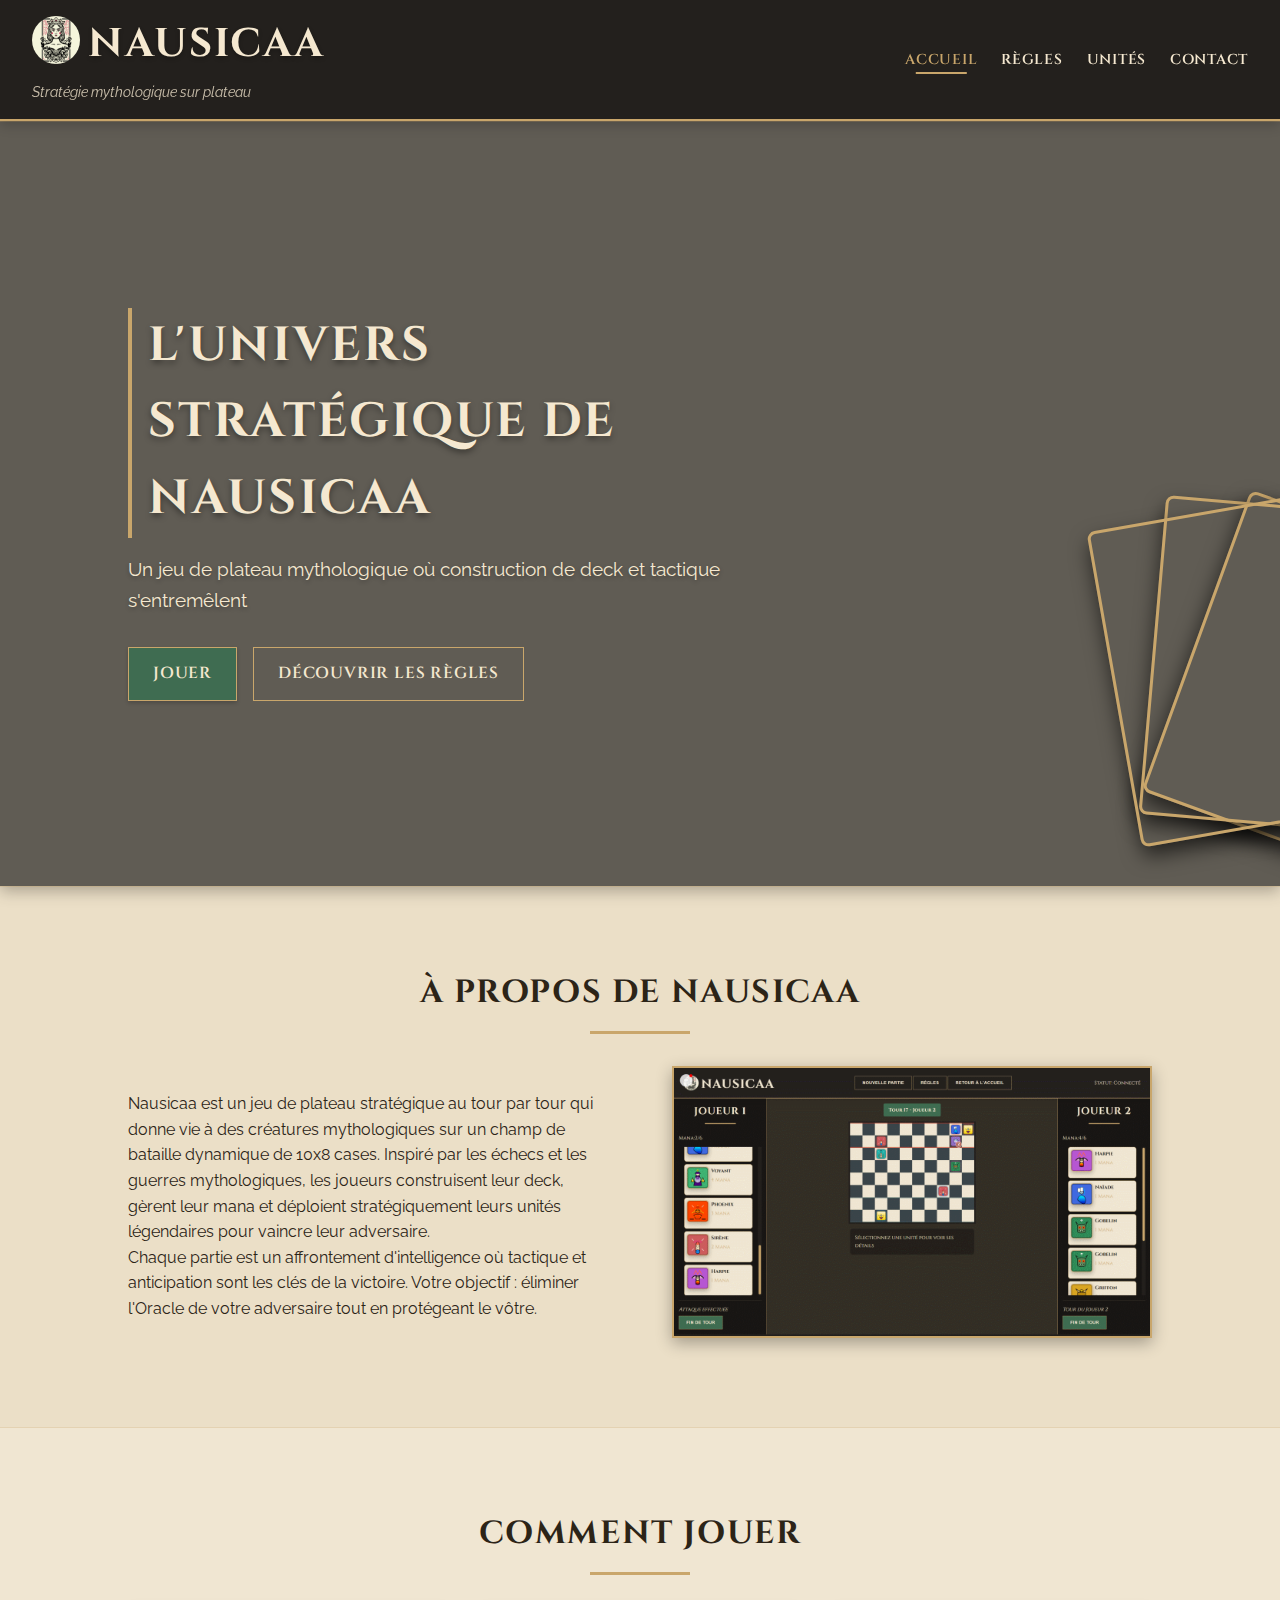
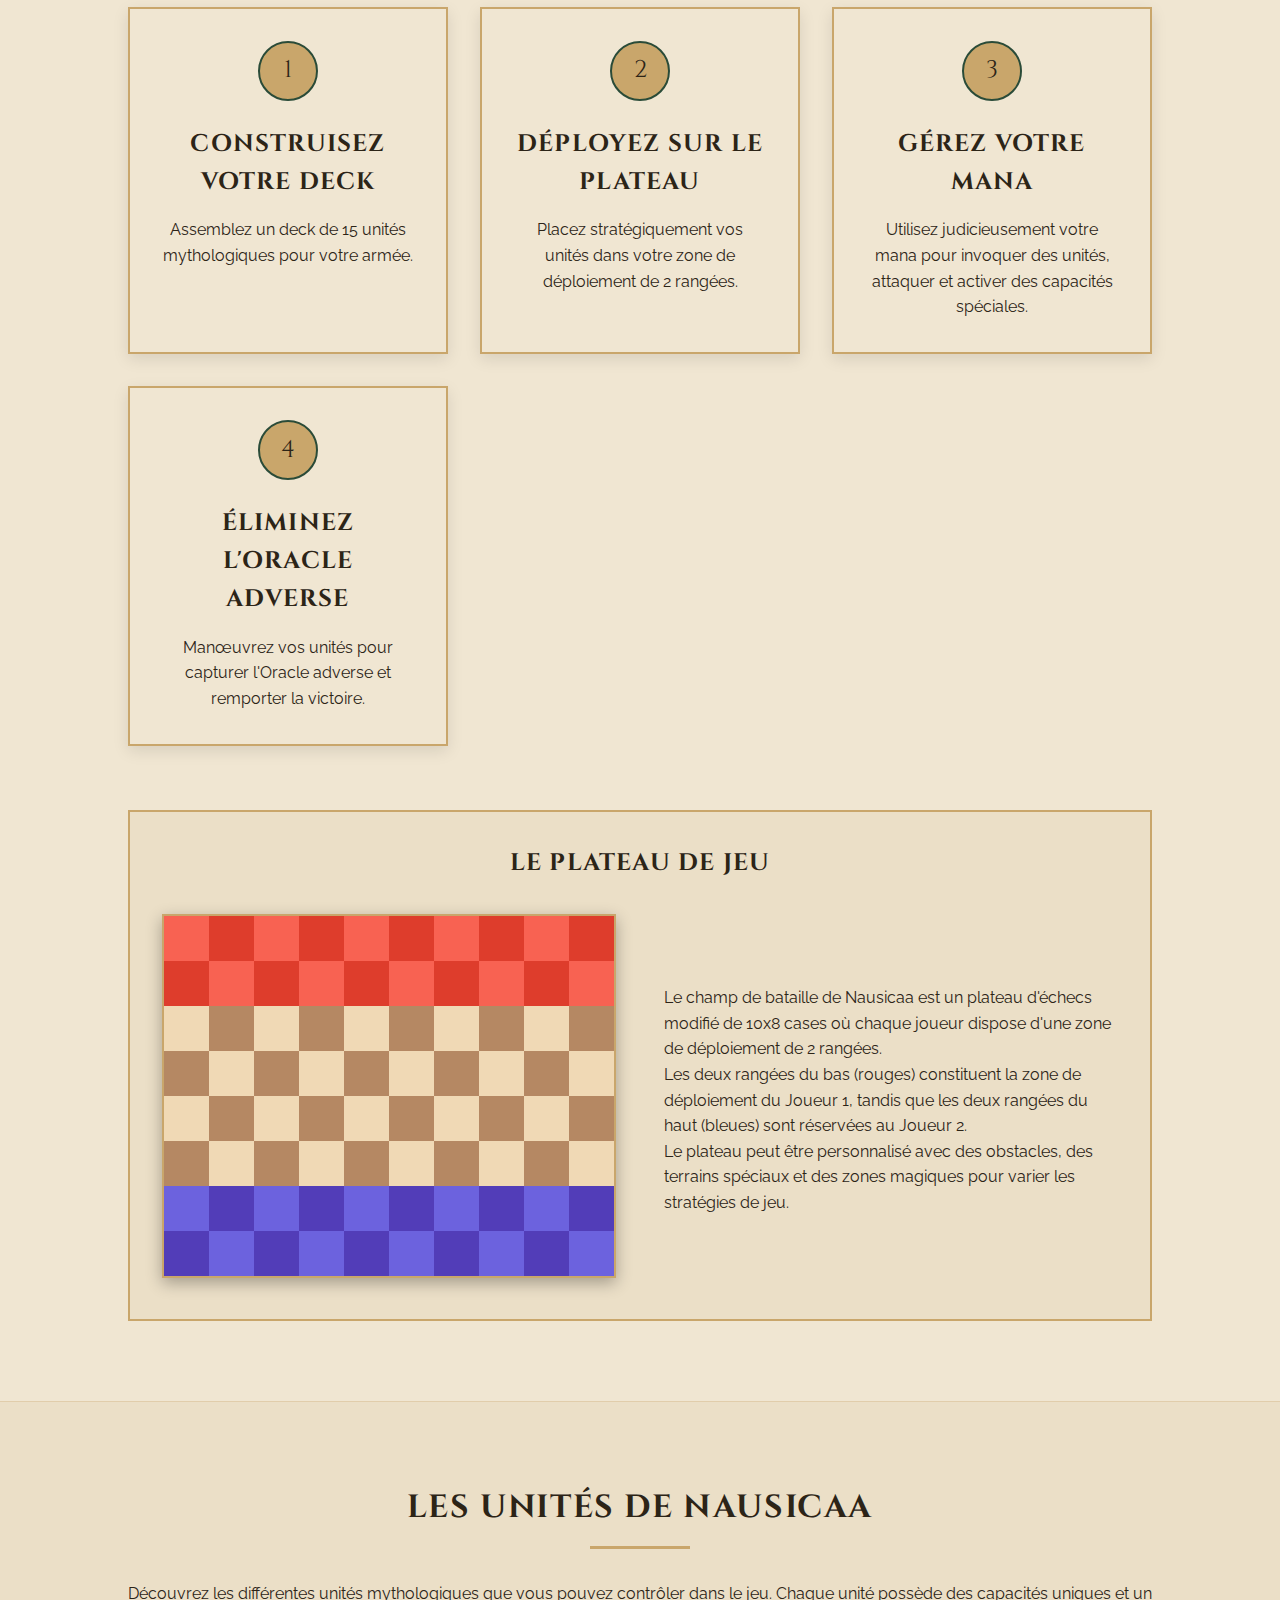
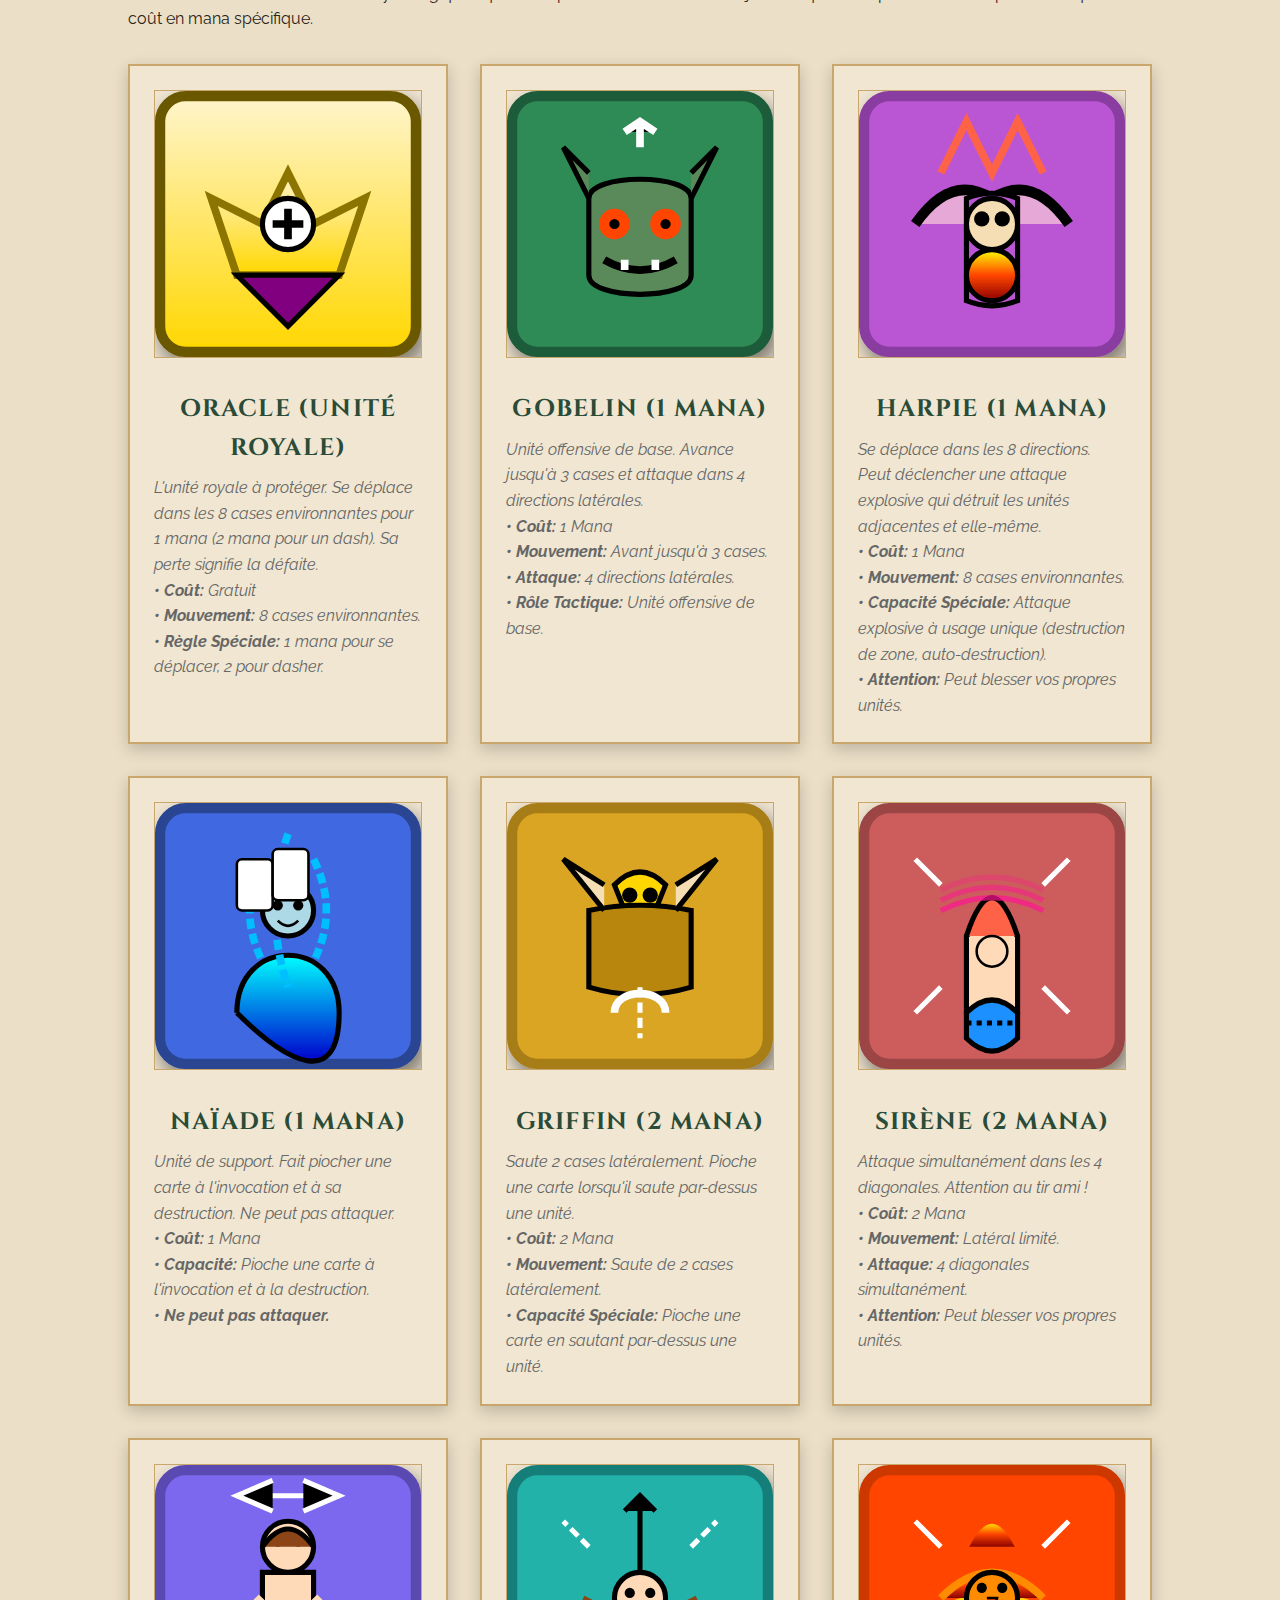
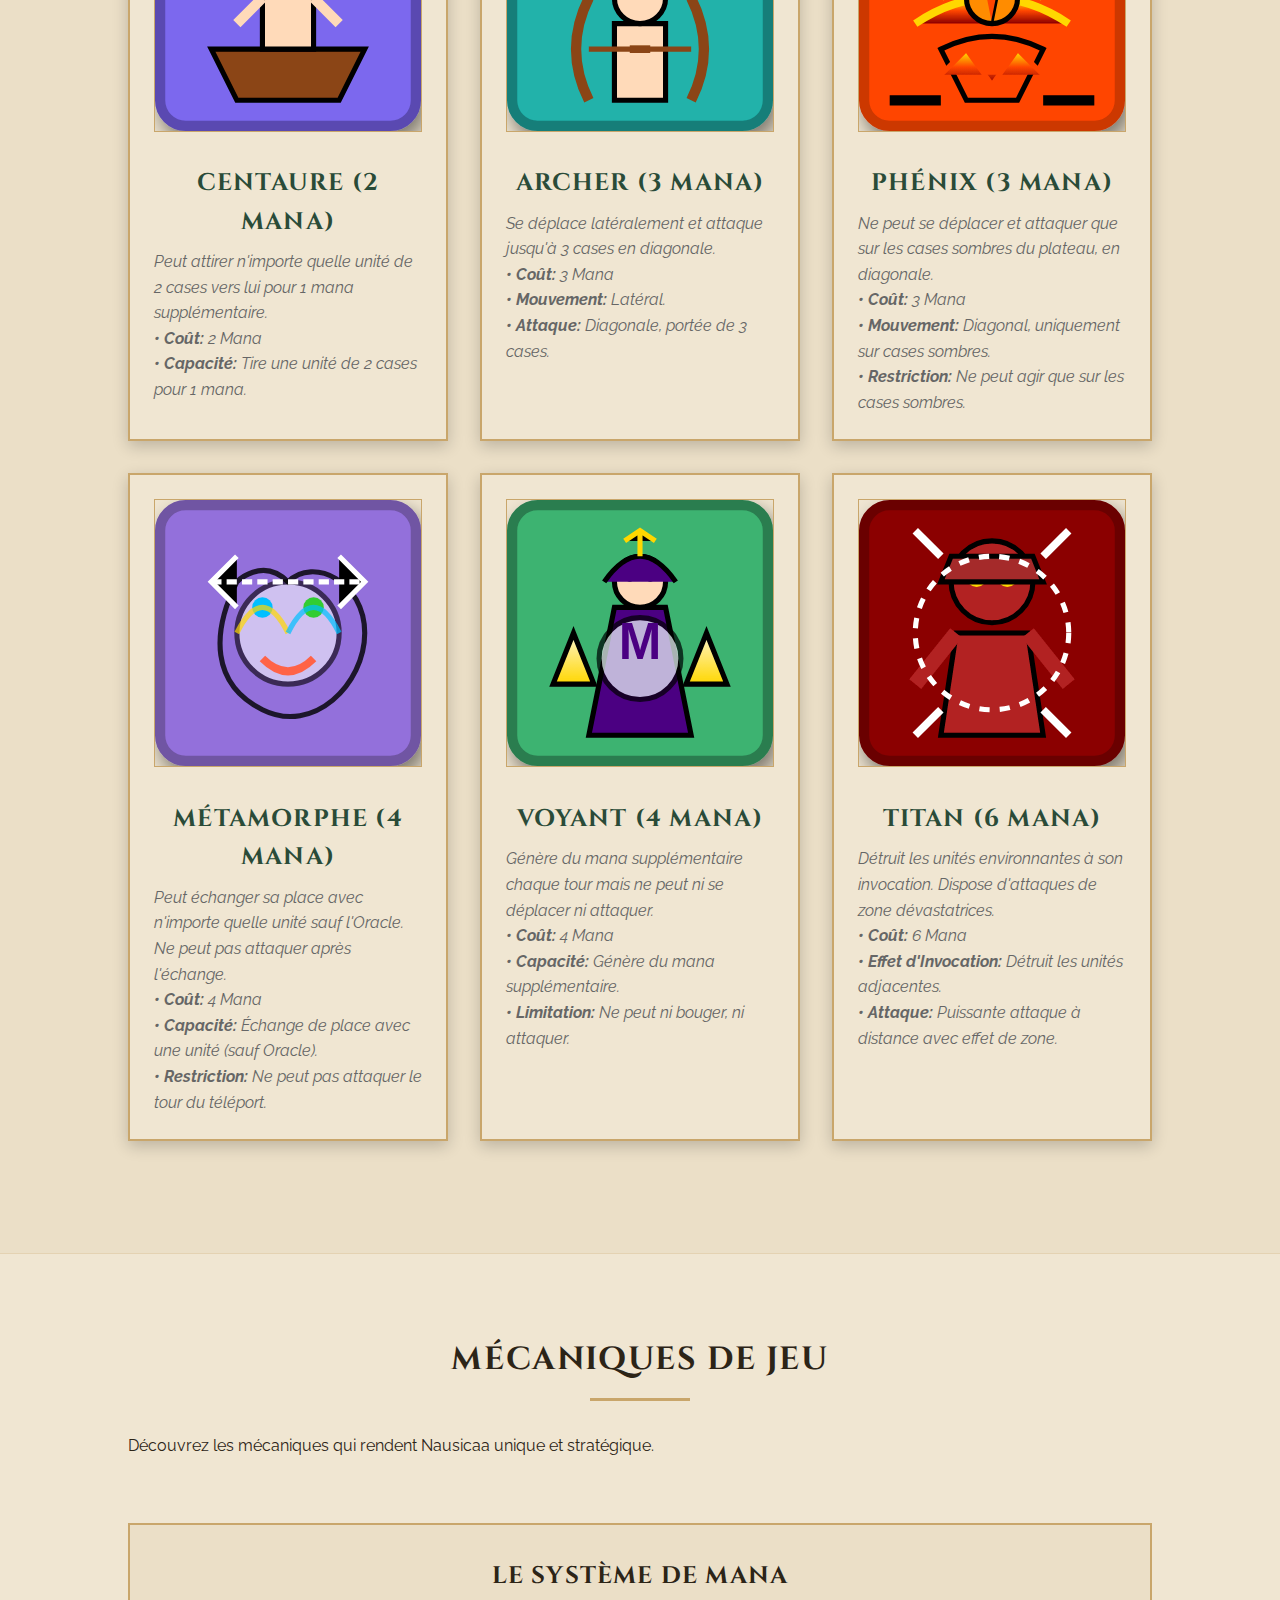
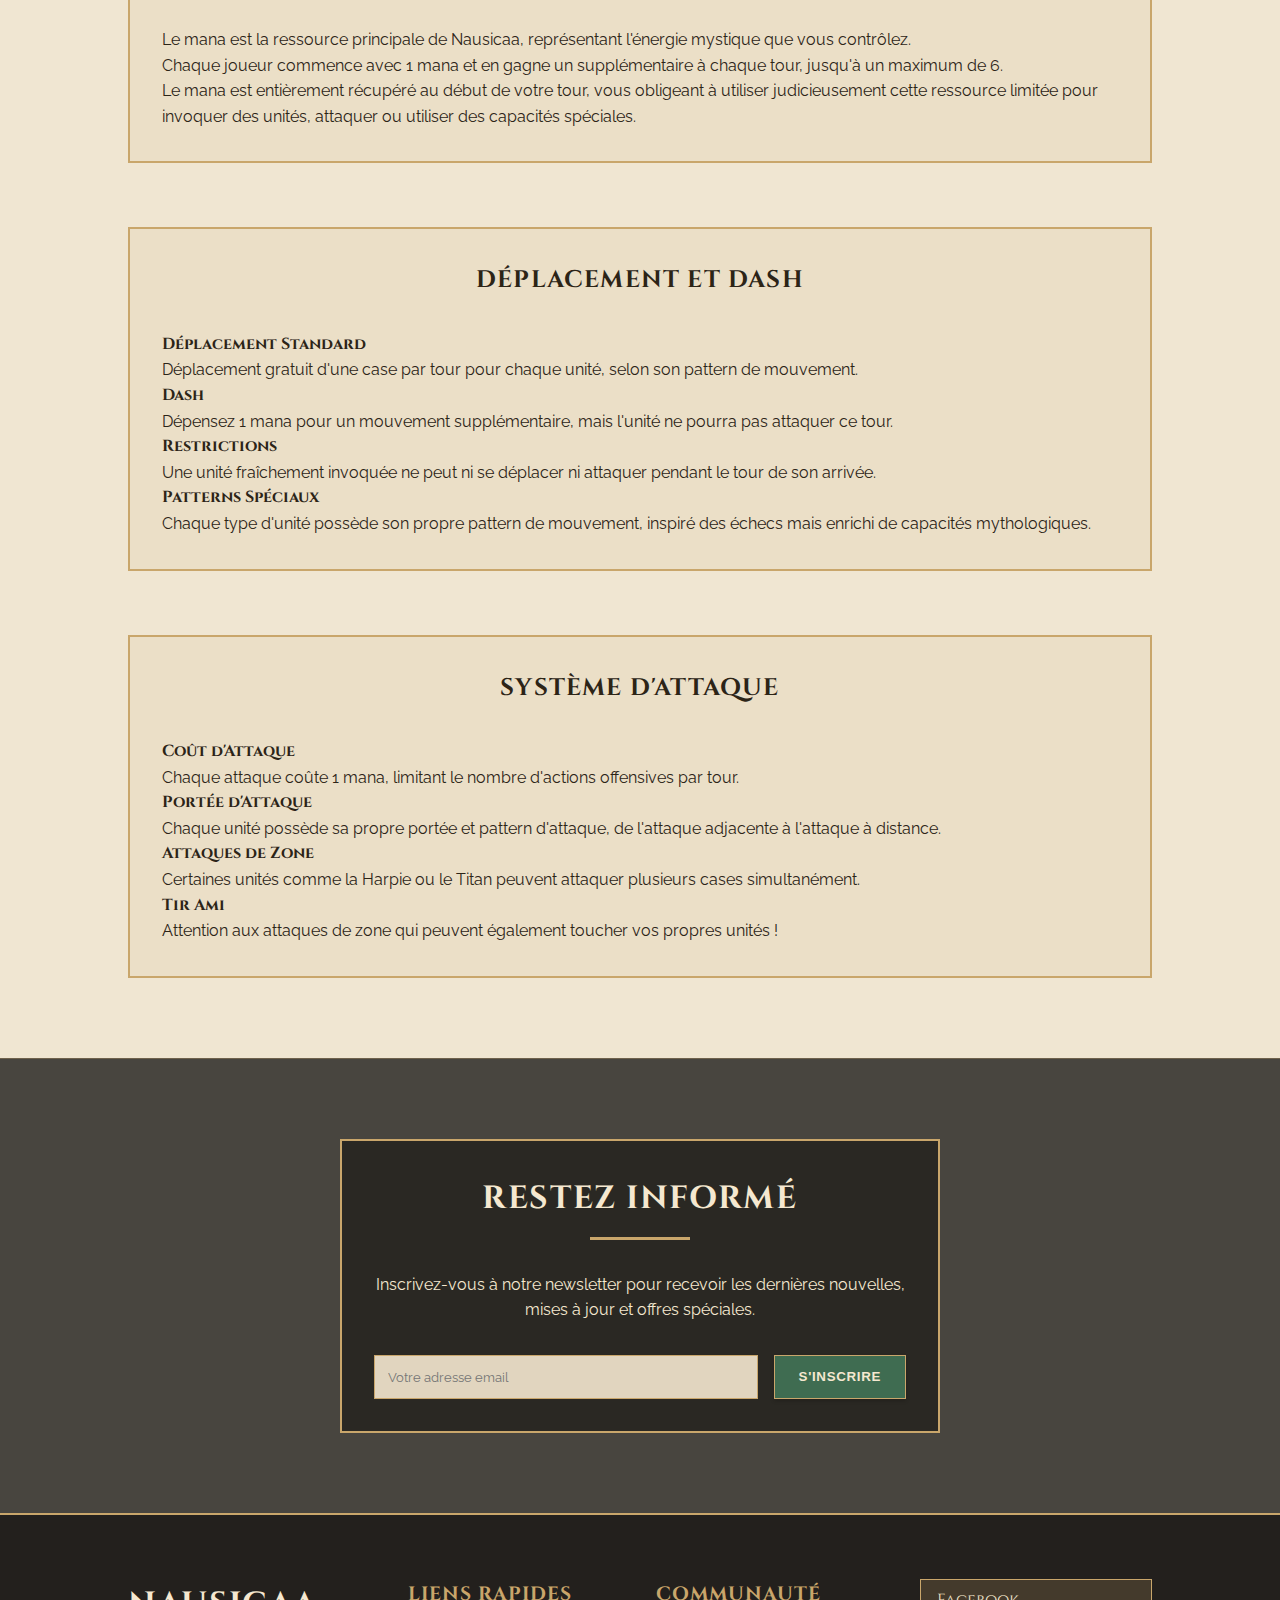
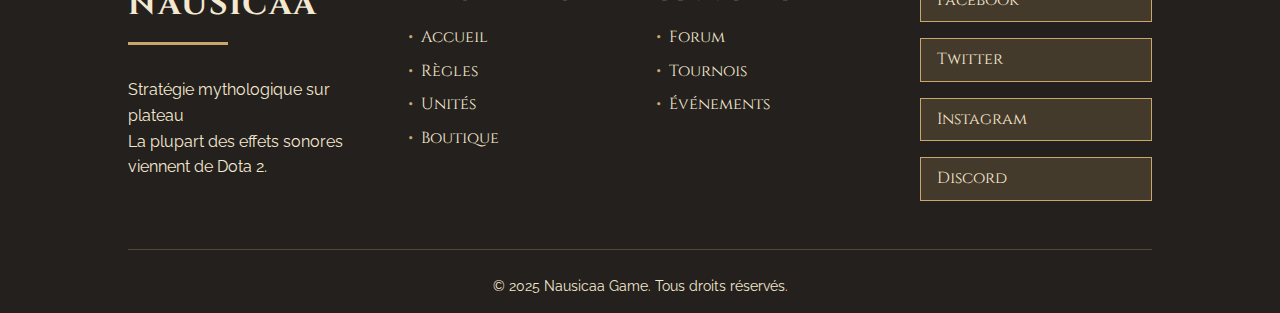
==== index.html @ 681b520c "added more info about units" ====
<!DOCTYPE html>
<html lang="fr">
<head>
    <meta charset="UTF-8">
    <meta name="viewport" content="width=device-width, initial-scale=1.0">
    <title>Nausicaa - Jeu de Plateau Stratégique</title>
    <link rel="stylesheet" href="css/style.css">
    <link rel="preconnect" href="https://fonts.googleapis.com">
    <link rel="preconnect" href="https://fonts.gstatic.com" crossorigin>
    <link href="https://fonts.googleapis.com/css2?family=Cinzel:wght@400;700&family=Raleway:wght@300;400;600&display=swap" rel="stylesheet">

    <meta name="description" content="Nausicaa est un jeu de plateau stratégique mythologique.">
    <meta name="keywords" content="Nausicaa, Nausicaa game, jeu de plateau, stratégie, mythologie, deck building, cartes, unités mythologiques">
    <meta name="author" content="Your Name">
    <!-- <link rel="icon" type="image/png" href="/assets/icon-mini.png"> -->

    <!-- Open Graph / Facebook -->
    <meta property="og:title" content="Nausicaa - Jeu de Plateau Stratégique">
    <meta property="og:description" content="Un jeu de plateau mythologique où construction de deck et tactique s'entremêlent">
    <meta property="og:image" content="/assets/hero.png">
    <meta property="og:url" content="https://nausicaa-game.github.io/">
    <meta property="og:type" content="website">

    <!-- Twitter -->
    <meta name="twitter:card" content="summary_large_image">
    <meta name="twitter:title" content="Nausicaa - Jeu de Plateau Stratégique">
    <meta name="twitter:description" content="Un jeu de plateau mythologique où construction de deck et tactique s'entremêlent">
    <meta name="twitter:image" content="/assets/hero.png">

    <meta name="theme-color" content="#0077be">

    <meta name="google-site-verification" content="-uTrYEWksfkOd_bPiob1Q-9_2oeyS4oosWrLdUBrUMQ" />

    <link rel="icon" type="image/png" href="/assets/favicon/favicon-96x96.png" sizes="96x96" />
    <link rel="icon" type="image/svg+xml" href="/assets/favicon/favicon.svg" />
    <link rel="shortcut icon" href="/assets/favicon/favicon.ico" />
    <link rel="apple-touch-icon" sizes="180x180" href="/assets/favicon/apple-touch-icon.png" />
    <link rel="manifest" href="/assets/favicon/site.webmanifest" />
</head>
<body>
    <header>
        <div class="logo-container">
            <div style="display: flex; flex-direction: row;">
                <div class="logo" style="
                    background: url('./assets/icon.png'),beige;
                    width: 48px;    
                    height: 48px;
                    background-size: contain;
                    border-radius: 50%;
                ">
                </div>
                <h1 style="
                    position: relative;
                    left: 8px;
                    top: -4px;
                ">Nausicaa</h1>
            </div>
            <p class="tagline">Stratégie mythologique sur plateau</p>
        </div>
        <nav>
            <ul>
                <li><a href="#accueil" class="active">Accueil</a></li>
                <li><a href="#how-to-play">Règles</a></li>
                <li><a href="#units-types">Unités</a></li>
                <!-- <li><a href="#boutique">Boutique</a></li> -->
                <li><a href="#newsletter">Contact</a></li>
            </ul>
        </nav>
    </header>

    <main>
        <section id="hero">
            <div class="hero-content">
                <h2>L'univers stratégique de Nausicaa</h2>
                <p>Un jeu de plateau mythologique où construction de deck et tactique s'entremêlent</p>
                <div class="cta-buttons">
                    <a onclick="onclick:play()" class="btn primary">JOUER</a>
                    <!-- <a href="./app?p2p=true" class="btn primary">EN LIGNE</a> -->
                    <a href="#regles" class="btn secondary">Découvrir les règles</a>
                </div>
            </div>
            <div class="hero-cards">
                <div class="card card1"></div>
                <div class="card card2"></div>
                <div class="card card3"></div>
            </div>
        </section>

        <section id="presentation">
            <h2>À propos de Nausicaa</h2>
            <div class="presentation-container">
                <div class="presentation-text">
                    <p>Nausicaa est un jeu de plateau stratégique au tour par tour qui donne vie à des créatures mythologiques sur un champ de bataille dynamique de 10x8 cases. Inspiré par les échecs et les guerres mythologiques, les joueurs construisent leur deck, gèrent leur mana et déploient stratégiquement leurs unités légendaires pour vaincre leur adversaire.</p>
                    <p>Chaque partie est un affrontement d'intelligence où tactique et anticipation sont les clés de la victoire. Votre objectif : éliminer l'Oracle de votre adversaire tout en protégeant le vôtre.</p>
                </div>
                <div class="presentation-image">
                    <img src="/assets/gameplay.gif" alt="Illustration de Nausicaa">
                </div>
            </div>
        </section>

        <section id="how-to-play">
            <h2>Comment jouer</h2>
            <div class="steps">
                <div class="step">
                    <div class="step-icon">1</div>
                    <h3>Construisez votre deck</h3>
                    <p>Assemblez un deck de 15 unités mythologiques pour votre armée.</p>
                </div>
                <div class="step">
                    <div class="step-icon">2</div>
                    <h3>Déployez sur le plateau</h3>
                    <p>Placez stratégiquement vos unités dans votre zone de déploiement de 2 rangées.</p>
                </div>
                <div class="step">
                    <div class="step-icon">3</div>
                    <h3>Gérez votre mana</h3>
                    <p>Utilisez judicieusement votre mana pour invoquer des unités, attaquer et activer des capacités spéciales.</p>
                </div>
                <div class="step">
                    <div class="step-icon">4</div>
                    <h3>Éliminez l'Oracle adverse</h3>
                    <p>Manœuvrez vos unités pour capturer l'Oracle adverse et remporter la victoire.</p>
                </div>
            </div>
            
            <div class="gameplay-details">
                <h3>Le plateau de jeu</h3>
                <div class="gameplay-container">
                    <div class="gameplay-image">
                        <img src="./assets/board.svg" alt="Plateau de jeu Nausicaa">
                    </div>
                    <div class="gameplay-text">
                        <p>Le champ de bataille de Nausicaa est un plateau d'échecs modifié de 10x8 cases où chaque joueur dispose d'une zone de déploiement de 2 rangées.</p>
                        <p>Les deux rangées du bas (rouges) constituent la zone de déploiement du Joueur 1, tandis que les deux rangées du haut (bleues) sont réservées au Joueur 2.</p>
                        <p>Le plateau peut être personnalisé avec des obstacles, des terrains spéciaux et des zones magiques pour varier les stratégies de jeu.</p>
                    </div>
                </div>
            </div>
        </section>

        <section id="units-types">
            <h2>Les unités de Nausicaa</h2>
            <p>Découvrez les différentes unités mythologiques que vous pouvez contrôler dans le jeu. Chaque unité possède des capacités uniques et un coût en mana spécifique.</p>
            <div class="units-container">
                <!-- Unité Royale -->
                <div class="unit-card">
                    <div class="unit-image">
                        <img src="./assets/pions/oracle.svg" alt="L'Oracle">
                    </div>
                    <h3>Oracle (Unité Royale)</h3>
                    <p style="text-align: left;">L'unité royale à protéger. Se déplace dans les 8 cases environnantes pour 1 mana (2 mana pour un dash). Sa perte signifie la défaite.</p>
                    <div style="text-align: left;">
                        <p><b>• Coût:</b> Gratuit</p>
                        <p><b>• Mouvement:</b> 8 cases environnantes.</p>
                        <p><b>• Règle Spéciale:</b> 1 mana pour se déplacer, 2 pour dasher.</p>
                    </div>
                </div>
        
                <!-- Unités à 1 Mana -->
                <div class="unit-card">
                    <div class="unit-image">
                        <img src="./assets/pions/gobelin.svg" alt="Gobelin">
                    </div>
                    <h3>Gobelin (1 Mana)</h3>
                    <p style="text-align: left;">Unité offensive de base. Avance jusqu'à 3 cases et attaque dans 4 directions latérales.</p>
                    <div style="text-align: left;">
                        <p><b>• Coût:</b> 1 Mana</p>
                        <p><b>• Mouvement:</b> Avant jusqu'à 3 cases.</p>
                        <p><b>• Attaque:</b> 4 directions latérales.</p>
                        <p><b>• Rôle Tactique:</b> Unité offensive de base.</p>
                    </div>
                </div>
        
                <div class="unit-card">
                    <div class="unit-image">
                        <img src="./assets/pions/harpy.svg" alt="Harpie">
                    </div>
                    <h3>Harpie (1 Mana)</h3>
                    <p style="text-align: left;">Se déplace dans les 8 directions. Peut déclencher une attaque explosive qui détruit les unités adjacentes et elle-même.</p>
                    <div style="text-align: left;">
                        <p><b>• Coût:</b> 1 Mana</p>
                        <p><b>• Mouvement:</b> 8 cases environnantes.</p>
                        <p><b>• Capacité Spéciale:</b> Attaque explosive à usage unique (destruction de zone, auto-destruction).</p>
                        <p><b>• Attention:</b> Peut blesser vos propres unités.</p>
                    </div>
                </div>
        
                <div class="unit-card">
                    <div class="unit-image">
                        <img src="./assets/pions/naiad.svg" alt="Naïade">
                    </div>
                    <h3>Naïade (1 Mana)</h3>
                    <p style="text-align: left;">Unité de support. Fait piocher une carte à l'invocation et à sa destruction. Ne peut pas attaquer.</p>
                    <div style="text-align: left;">
                        <p><b>• Coût:</b> 1 Mana</p>
                        <p><b>• Capacité:</b> Pioche une carte à l'invocation et à la destruction.</p>
                        <p><b>• Ne peut pas attaquer.</b></p>
                    </div>
                </div>
        
                <!-- Unités à 2 Mana -->
                <div class="unit-card">
                    <div class="unit-image">
                        <img src="./assets/pions/griffin.svg" alt="Griffin">
                    </div>
                    <h3>Griffin (2 Mana)</h3>
                    <p style="text-align: left;">Saute 2 cases latéralement. Pioche une carte lorsqu'il saute par-dessus une unité.</p>
                    <div style="text-align: left;">
                        <p><b>• Coût:</b> 2 Mana</p>
                        <p><b>• Mouvement:</b> Saute de 2 cases latéralement.</p>
                        <p><b>• Capacité Spéciale:</b> Pioche une carte en sautant par-dessus une unité.</p>
                    </div>
                </div>
        
                <div class="unit-card">
                    <div class="unit-image">
                        <img src="./assets/pions/siren.svg" alt="Sirène">
                    </div>
                    <h3>Sirène (2 Mana)</h3>
                    <p style="text-align: left;">Attaque simultanément dans les 4 diagonales. Attention au tir ami !</p>
                    <div style="text-align: left;">
                        <p><b>• Coût:</b> 2 Mana</p>
                        <p><b>• Mouvement:</b> Latéral limité.</p>
                        <p><b>• Attaque:</b> 4 diagonales simultanément.</p>
                        <p><b>• Attention:</b> Peut blesser vos propres unités.</p>
                    </div>
                </div>
        
                <div class="unit-card">
                    <div class="unit-image">
                        <img src="./assets/pions/centaur.svg" alt="Centaure">
                    </div>
                    <h3>Centaure (2 Mana)</h3>
                    <p style="text-align: left;">Peut attirer n'importe quelle unité de 2 cases vers lui pour 1 mana supplémentaire.</p>
                    <div style="text-align: left;">
                        <p><b>• Coût:</b> 2 Mana</p>
                        <p><b>• Capacité:</b> Tire une unité de 2 cases pour 1 mana.</p>
                    </div>
                </div>
        
                <!-- Unités à 3 Mana -->
                <div class="unit-card">
                    <div class="unit-image">
                        <img src="./assets/pions/archer.svg" alt="Archer">
                    </div>
                    <h3>Archer (3 Mana)</h3>
                    <p style="text-align: left;">Se déplace latéralement et attaque jusqu'à 3 cases en diagonale.</p>
                    <div style="text-align: left;">
                        <p><b>• Coût:</b> 3 Mana</p>
                        <p><b>• Mouvement:</b> Latéral.</p>
                        <p><b>• Attaque:</b> Diagonale, portée de 3 cases.</p>
                    </div>
                </div>
        
                <div class="unit-card">
                    <div class="unit-image">
                        <img src="./assets/pions/phoenix.svg" alt="Phénix">
                    </div>
                    <h3>Phénix (3 Mana)</h3>
                    <p style="text-align: left;">Ne peut se déplacer et attaquer que sur les cases sombres du plateau, en diagonale.</p>
                    <div style="text-align: left;">
                        <p><b>• Coût:</b> 3 Mana</p>
                        <p><b>• Mouvement:</b> Diagonal, uniquement sur cases sombres.</p>
                        <p><b>• Restriction:</b> Ne peut agir que sur les cases sombres.</p>
                    </div>
                </div>
        
                <!-- Unités Spéciales -->
                <div class="unit-card">
                    <div class="unit-image">
                        <img src="./assets/pions/shapeshifter.svg" alt="Métamorphe">
                    </div>
                    <h3>Métamorphe (4 Mana)</h3>
                    <p style="text-align: left;">Peut échanger sa place avec n'importe quelle unité sauf l'Oracle. Ne peut pas attaquer après l'échange.</p>
                    <div style="text-align: left;">
                        <p><b>• Coût:</b> 4 Mana</p>
                        <p><b>• Capacité:</b> Échange de place avec une unité (sauf Oracle).</p>
                        <p><b>• Restriction:</b> Ne peut pas attaquer le tour du téléport.</p>
                    </div>
                </div>
        
                <div class="unit-card">
                    <div class="unit-image">
                        <img src="./assets/pions/seer.svg" alt="Voyant">
                    </div>
                    <h3>Voyant (4 Mana)</h3>
                    <p style="text-align: left;">Génère du mana supplémentaire chaque tour mais ne peut ni se déplacer ni attaquer.</p>
                    <div style="text-align: left;">
                        <p><b>• Coût:</b> 4 Mana</p>
                        <p><b>• Capacité:</b> Génère du mana supplémentaire.</p>
                        <p><b>• Limitation:</b> Ne peut ni bouger, ni attaquer.</p>
                    </div>
                </div>
        
                <div class="unit-card">
                    <div class="unit-image">
                        <img src="./assets/pions/titan.svg" alt="Titan">
                    </div>
                    <h3>Titan (6 Mana)</h3>
                    <p style="text-align: left;">Détruit les unités environnantes à son invocation. Dispose d'attaques de zone dévastatrices.</p>
                    <div style="text-align: left;">
                        <p><b>• Coût:</b> 6 Mana</p>
                        <p><b>• Effet d'Invocation:</b> Détruit les unités adjacentes.</p>
                        <p><b>• Attaque:</b> Puissante attaque à distance avec effet de zone.</p>
                    </div>
                </div>
            </div>
        </section>

        <section id="game-mechanics">
            <h2>Mécaniques de Jeu</h2>
            <p>Découvrez les mécaniques qui rendent Nausicaa unique et stratégique.</p>
            
            <!-- Système de mana -->
            <div class="gameplay-details">
                <h3>Le Système de Mana</h3>
                <div class="gameplay-container">
                    <div class="gameplay-text">
                        <p>Le mana est la ressource principale de Nausicaa, représentant l'énergie mystique que vous contrôlez.</p>
                        <p>Chaque joueur commence avec 1 mana et en gagne un supplémentaire à chaque tour, jusqu'à un maximum de 6.</p>
                        <p>Le mana est entièrement récupéré au début de votre tour, vous obligeant à utiliser judicieusement cette ressource limitée pour invoquer des unités, attaquer ou utiliser des capacités spéciales.</p>
                    </div>
                </div>
            </div>
            
            <!-- Système de déplacement -->
            <div class="gameplay-details">
                <h3>Déplacement et Dash</h3>
                <div class="movement-types">
                    <div class="movement-card">
                        <h4>Déplacement Standard</h4>
                        <p>Déplacement gratuit d'une case par tour pour chaque unité, selon son pattern de mouvement.</p>
                    </div>
                    <div class="movement-card">
                        <h4>Dash</h4>
                        <p>Dépensez 1 mana pour un mouvement supplémentaire, mais l'unité ne pourra pas attaquer ce tour.</p>
                    </div>
                    <div class="movement-card">
                        <h4>Restrictions</h4>
                        <p>Une unité fraîchement invoquée ne peut ni se déplacer ni attaquer pendant le tour de son arrivée.</p>
                    </div>
                    <div class="movement-card">
                        <h4>Patterns Spéciaux</h4>
                        <p>Chaque type d'unité possède son propre pattern de mouvement, inspiré des échecs mais enrichi de capacités mythologiques.</p>
                    </div>
                </div>
            </div>
            
            <!-- Système d'attaque -->
            <div class="gameplay-details">
                <h3>Système d'Attaque</h3>
                <div class="attack-types">
                    <div class="attack-card">
                        <h4>Coût d'Attaque</h4>
                        <p>Chaque attaque coûte 1 mana, limitant le nombre d'actions offensives par tour.</p>
                    </div>
                    <div class="attack-card">
                        <h4>Portée d'Attaque</h4>
                        <p>Chaque unité possède sa propre portée et pattern d'attaque, de l'attaque adjacente à l'attaque à distance.</p>
                    </div>
                    <div class="attack-card">
                        <h4>Attaques de Zone</h4>
                        <p>Certaines unités comme la Harpie ou le Titan peuvent attaquer plusieurs cases simultanément.</p>
                    </div>
                    <div class="attack-card">
                        <h4>Tir Ami</h4>
                        <p>Attention aux attaques de zone qui peuvent également toucher vos propres unités !</p>
                    </div>
                </div>
            </div>
        </section>

        <section id="newsletter">
            <div class="newsletter-container">
                <h2>Restez informé</h2>
                <p>Inscrivez-vous à notre newsletter pour recevoir les dernières nouvelles, mises à jour et offres spéciales.</p>
                <form class="newsletter-form">
                    <input type="email" placeholder="Votre adresse email" required>
                    <button type="submit" class="btn primary">S'inscrire</button>
                </form>
            </div>
        </section>
    </main>

    <footer>
        <!-- Le footer peut rester inchangé -->
        <div class="footer-content">
            <div class="footer-logo">
                <h2>Nausicaa</h2>
                <p>Stratégie mythologique sur plateau</p>
                <p>La plupart des effets sonores viennent de Dota 2.</p>
            </div>
            <div class="footer-links">
                <div class="footer-column">
                    <h3>Liens rapides</h3>
                    <ul>
                        <li><a href="#accueil">Accueil</a></li>
                        <li><a href="#regles">Règles</a></li>
                        <li><a href="#unites">Unités</a></li>
                        <li><a href="#boutique">Boutique</a></li>
                    </ul>
                </div>
                <div class="footer-column">
                    <h3>Communauté</h3>
                    <ul>
                        <li><a href="#forum">Forum</a></li>
                        <li><a href="#tournois">Tournois</a></li>
                        <li><a href="#evenements">Événements</a></li>
                    </ul>
                </div>
            </div>
            <div class="social-links">
                <a href="#" class="social-icon">Facebook</a>
                <a href="#" class="social-icon">Twitter</a>
                <a href="#" class="social-icon">Instagram</a>
                <a href="#" class="social-icon">Discord</a>
            </div>
        </div>
        <div class="copyright">
            <p>© 2025 Nausicaa Game. Tous droits réservés.</p>
        </div>
    </footer>

    <script src="js/main.js"></script>
    <script src="js/wobby-corner.js"></script>
</body>
</html>
---- css/style.css ----
:root {
    --primary-color: #3f6c51;    
    --secondary-color: #2a4b38;  
    --accent-color: #c9a66b;     
    --highlight-color: #b36a5e;  
    --text-dark: #2c2417;        
    --text-light: #f5e8d0;       
    --background-light: #f0e6d2; 
    --background-dark: #23201d;  
    --border-ornate: 2px solid var(--accent-color);
}

::-webkit-scrollbar {
    width: 12px; 
}

::-webkit-scrollbar-track {
    background: var(--background-dark); 
}

::-webkit-scrollbar-thumb {
    background-color: var(--accent-color); 
    border-radius: 6px; 
    border: 3px solid var(--background-dark); 
}

::-webkit-scrollbar-thumb:hover {
    background-color: var(--primary-color); 
}

* {
    margin: 0;
    padding: 0;
    box-sizing: border-box;
}

body {
    font-family: 'Cinzel', 'Times New Roman', serif;
    color: var(--text-dark);
    background-color: var(--background-light);
    background-image: url('https://www.transparenttextures.com/patterns/parchment.png');
    line-height: 1.6;
}

p {
    font-family: 'Raleway', sans-serif;
}

h1, h2, h3 {
    font-family: 'Cinzel', serif;
    margin-bottom: 1rem;
    letter-spacing: 0.05em;
    text-transform: uppercase;
}

h1 {
    font-size: 2.5rem;
}

h2 {
    font-size: 2rem;
    text-align: center;
    margin-bottom: 2rem;
    position: relative;
}

h2::after {
    content: "";
    display: block;
    width: 100px;
    height: 3px;
    background: var(--accent-color);
    margin: 0.8rem auto;
}

h3 {
    font-size: 1.5rem;
}

a {
    text-decoration: none;
    color: inherit;
}

header {
    background-color: var(--background-dark);
    color: var(--text-light);
    padding: 1rem 2rem;
    display: flex;
    justify-content: space-between;
    align-items: center;
    position: sticky;
    top: 0;
    z-index: 100;
    border-bottom: var(--border-ornate);
    box-shadow: 0 4px 12px rgba(0, 0, 0, 0.2);
}

.logo-container h1 {
    margin-bottom: 0;
    text-shadow: 0 2px 4px rgba(0, 0, 0, 0.3);
}

.tagline {
    font-size: 0.9rem;
    font-style: italic;
    opacity: 0.8;
}

nav ul {
    display: flex;
    list-style: none;
    gap: 1.5rem;
}

nav a {
    font-weight: 600;
    transition: color 0.3s ease;
    position: relative;
    text-transform: uppercase;
    font-size: 0.9rem;
    letter-spacing: 0.05em;
}

nav a:hover, nav a.active {
    color: var(--accent-color);
}

nav a.active::after {
    content: "";
    position: absolute;
    bottom: -5px;
    left: 50%;
    transform: translateX(-50%);
    width: 70%;
    height: 2px;
    background-color: var(--accent-color);
}

.btn {
    display: inline-block;
    padding: 0.8rem 1.5rem;
    border-radius: 0;
    font-weight: 600;
    transition: all 0.3s ease;
    cursor: pointer;
    text-transform: uppercase;
    letter-spacing: 0.05em;
    border: 1px solid transparent;
}

.btn.primary {
    background-color: var(--primary-color);
    color: var(--text-light);
    box-shadow: 0 2px 4px rgba(0, 0, 0, 0.2);
    border: 1px solid var(--accent-color);
}

.btn.secondary {
    background-color: transparent;
    color: var(--text-light);
    border: 1px solid var(--accent-color);
}

.btn.primary:hover {
    background-color: var(--secondary-color);
    transform: translateY(-2px);
    box-shadow: 0 4px 8px rgba(0, 0, 0, 0.3);
}

.btn.secondary:hover {
    background-color: rgba(201, 166, 107, 0.2);
    transform: translateY(-2px);
}

#hero {
    height: 85vh;
    background: linear-gradient(rgba(0, 0, 0, 0.6), rgba(0, 0, 0, 0.6));

    background-size: cover;
    background-position: center;
    color: var(--text-light);
    display: flex;
    align-items: center;
    padding: 0 10%;
    position: relative;
    overflow: hidden;
    box-shadow: 0 5px 15px rgba(0, 0, 0, 0.3);
}

.hero-content {
    max-width: 600px;
    z-index: 2;
}

.hero-content h2 {
    font-size: 3rem;
    margin-bottom: 1rem;
    text-align: left;
    text-shadow: 0 3px 6px rgba(0, 0, 0, 0.4);
    border-left: 4px solid var(--accent-color);
    padding-left: 1rem;
}

.hero-content h2::after {
    display: none;
}

.hero-content p {
    text-shadow: 0 2px 4px rgba(0, 0, 0, 0.3);
    font-size: 1.2rem;
}

.cta-buttons {
    display: flex;
    gap: 1rem;
    margin-top: 2rem;
}

.hero-cards {
    position: absolute;
    right: 10%;
    display: flex;
}

.card {
    width: 220px;
    height: 320px;
    background-size: cover;
    border-radius: 8px;
    box-shadow: 0 10px 20px rgba(0, 0, 0, 0.6);
    transition: transform 0.3s ease, box-shadow 0.3s ease;
    border: 3px solid var(--accent-color);
}

.hero-cards .card {
    position: absolute;
}

.hero-cards .card1 {
    background-image: url('../assets/cards/card1.jpg');
    transform: rotate(-10deg) translateX(-40px);
    z-index: 3;
}

.hero-cards .card2 {
    background-image: url('../assets/cards/card2.jpg');
    transform: rotate(5deg);
    z-index: 2;
}

.hero-cards .card3 {
    background-image: url('../assets/cards/card3.jpg');
    transform: rotate(20deg) translateX(40px);
    z-index: 1;
}

.hero-cards:hover .card1 {
    transform: rotate(-15deg) translateX(-60px) translateY(-10px);
    box-shadow: -10px 10px 20px rgba(0, 0, 0, 0.7);
}

.hero-cards:hover .card2 {
    transform: rotate(0) translateY(-15px);
    box-shadow: 0 15px 20px rgba(0, 0, 0, 0.7);
}

.hero-cards:hover .card3 {
    transform: rotate(25deg) translateX(60px) translateY(-10px);
    box-shadow: 10px 10px 20px rgba(0, 0, 0, 0.7);
}

section {
    padding: 5rem 10%;
    border-top: 1px solid rgba(201, 166, 107, 0.3);
    position: relative;
}

section:nth-child(even) {
    background-color: rgba(201, 166, 107, 0.1);
}

.presentation-container {
    display: flex;
    gap: 4rem;
    align-items: center;
}

.presentation-text, .presentation-image {
    flex: 1;
}

.presentation-image img {
    width: 100%;
    border-radius: 0;
    box-shadow: 0 5px 15px rgba(0, 0, 0, 0.3);
    border: var(--border-ornate);
}

.cards-container {
    display: grid;
    grid-template-columns: repeat(auto-fit, minmax(220px, 1fr));
    gap: 2rem;
    margin-bottom: 3rem;
}

.card-preview {
    text-align: center;
    transition: transform 0.3s ease, box-shadow 0.3s ease;
}

.card-preview:hover {
    transform: translateY(-10px);
    box-shadow: 0 10px 20px rgba(0, 0, 0, 0.2);
}

.card-image {
    height: 320px;
    margin-bottom: 1rem;
    border-radius: 8px;
    overflow: hidden;
    box-shadow: 0 5px 15px rgba(0, 0, 0, 0.3);
    border: var(--border-ornate);
}

.card-image img {
    width: 100%;
    height: 100%;
    object-fit: cover;
    transition: transform 0.3s ease;
}

.card-preview:hover .card-image img {
    transform: scale(1.05);
}

.card-preview h3 {
    color: var(--secondary-color);
}

.card-preview p {
    color: #666;
    font-size: 0.9rem;
    font-style: italic;
}

.cta-center {
    text-align: center;
    margin-top: 2rem;
}

.steps {
    display: grid;
    grid-template-columns: repeat(auto-fit, minmax(250px, 1fr));
    gap: 2rem;
}

.step {
    text-align: center;
    padding: 2rem;
    background-color: var(--background-light);
    border-radius: 0;
    box-shadow: 0 5px 15px rgba(0, 0, 0, 0.1);
    border: var(--border-ornate);
    transition: transform 0.3s ease;
}

.step:hover {
    transform: translateY(-5px);
}

.step-icon {
    width: 60px;
    height: 60px;
    background-color: var(--accent-color);
    color: var(--text-dark);
    border-radius: 50%;
    display: flex;
    justify-content: center;
    align-items: center;
    font-size: 1.5rem;
    margin: 0 auto 1.5rem;
    border: 2px solid var(--secondary-color);
    font-family: 'Cinzel', serif;
}

#newsletter {
    background: linear-gradient(rgba(0, 0, 0, 0.7), rgba(0, 0, 0, 0.7)), url('https://images.unsplash.com/photo-1519791883288-dc8bd696e667?ixlib=rb-4.0.3&auto=format&fit=crop&w=1950&q=80');
    background-size: cover;
    background-position: center;
    color: var(--text-light);
    text-align: center;
}

.newsletter-container {
    max-width: 600px;
    margin: 0 auto;
    padding: 2rem;
    background-color: rgba(35, 32, 29, 0.8);
    border: var(--border-ornate);
}

.newsletter-form {
    display: flex;
    gap: 1rem;
    margin-top: 2rem;
}

.newsletter-form input {
    flex: 1;
    padding: 0.8rem;
    border: 1px solid var(--accent-color);
    background-color: rgba(245, 232, 208, 0.9);
    border-radius: 0;
    font-family: 'Raleway', sans-serif;
    color: var(--text-dark);
}

footer {
    background-color: var(--background-dark);
    color: var(--text-light);
    padding: 4rem 10% 1rem;
    border-top: var(--border-ornate);
}

.footer-content {
    display: flex;
    flex-wrap: wrap;
    gap: 3rem;
    margin-bottom: 3rem;
}

.footer-logo {
    flex: 1;
    min-width: 200px;
}

.footer-logo h2 {
    text-align: left;
}

.footer-logo h2::after {
    margin: 0.8rem 0;
}

.footer-links {
    flex: 2;
    display: flex;
    gap: 2rem;
}

.footer-column {
    flex: 1;
}

.footer-column h3 {
    color: var(--accent-color);
    font-size: 1.2rem;
}

.footer-column ul {
    list-style: none;
}

.footer-column li {
    margin-bottom: 0.5rem;
}

.footer-column a {
    transition: color 0.3s ease;
    position: relative;
    padding-left: 0.8rem;
}

.footer-column a::before {
    content: "•";
    position: absolute;
    left: 0;
    color: var(--accent-color);
}

.footer-column a:hover {
    color: var(--accent-color);
}

.social-links {
    flex: 1;
    display: flex;
    gap: 1rem;

    flex-direction: column;
}

.social-icon {
    background-color: rgba(201, 166, 107, 0.2);
    padding: 0.5rem 1rem;
    border-radius: 0;
    transition: all 0.3s ease;
    border: 1px solid var(--accent-color);
}

.social-icon:hover {
    background-color: var(--accent-color);
    color: var(--background-dark);
    transform: translateY(-2px);
}

.copyright {
    text-align: center;
    padding-top: 1.5rem;
    border-top: 1px solid rgba(201, 166, 107, 0.3);
    font-size: 0.9rem;
}

.units-container {
    display: grid;
    grid-template-columns: repeat(auto-fit, minmax(250px, 1fr));
    gap: 2rem;
    margin: 2rem 0;
}

.unit-card {
    background-color: var(--background-light);
    padding: 1.5rem;
    border: var(--border-ornate);
    box-shadow: 0 5px 15px rgba(0, 0, 0, 0.2);
    text-align: center;
    transition: transform 0.3s ease;
}

.unit-card:hover {
    transform: translateY(-10px);
}

.unit-image {
    margin-bottom: 1.5rem;
    overflow: hidden;
}

.unit-image img {
    width: 100%;
    border: 1px solid var(--accent-color);
    transition: transform 0.5s ease;
}

.unit-card:hover .unit-image img {
    transform: scale(1.05);
}

.unit-card h3 {
    color: var(--secondary-color);
    margin-bottom: 0.5rem;
}

.unit-card p {
    font-style: italic;
    color: #666;
}

.gameplay-details {
    margin-top: 4rem;
    padding: 2rem;
    background-color: rgba(201, 166, 107, 0.1);
    border: var(--border-ornate);
}

.gameplay-details h3 {
    text-align: center;
    margin-bottom: 2rem;
}

.gameplay-container {
    display: flex;
    gap: 3rem;
    align-items: center;
}

.gameplay-image, .gameplay-text {
    flex: 1;
}

.gameplay-image img {
    width: 100%;
    border: var(--border-ornate);
    box-shadow: 0 5px 15px rgba(0, 0, 0, 0.3);
}

.unit-spawn-animation {
    animation: unitSpawn 0.5s ease-in-out;
}

@keyframes unitSpawn {
    0% {
        transform: scale(2);
        opacity: 0;
    }
    100% {
        transform: scale(1);
        opacity: 1;
    }
}

@media (max-width: 992px) {
    .hero-cards {
        display: none;
    }

    .presentation-container {
        flex-direction: column;
    }

    .footer-content {
        flex-direction: column;
        gap: 2rem;
    }

    #hero {
        padding: 0 5%; 
        height: auto; 
        min-height: 60vh; 
        align-items: center;
        justify-content: center; 
    }

    .hero-content {
        max-width: 100%; 
        text-align: center; 
    }

    .hero-content h2 {
        font-size: 2rem; 
        text-align: center; 
        border-left: none; 
        padding-left: 0; 
    }

    .hero-content p {
        font-size: 1rem; 
    }

    .cta-buttons {
        justify-content: center; 
    }
}

@media (max-width: 768px) {
    header {
        flex-direction: column;
        gap: 1rem;
    }

    nav ul {
        gap: 1rem;
        flex-wrap: wrap;
        justify-content: center;
    }

    .newsletter-form {
        flex-direction: column;
    }

    .footer-links {
        flex-direction: column;
    }

    .gameplay-container {
        flex-direction: column;
    }
}
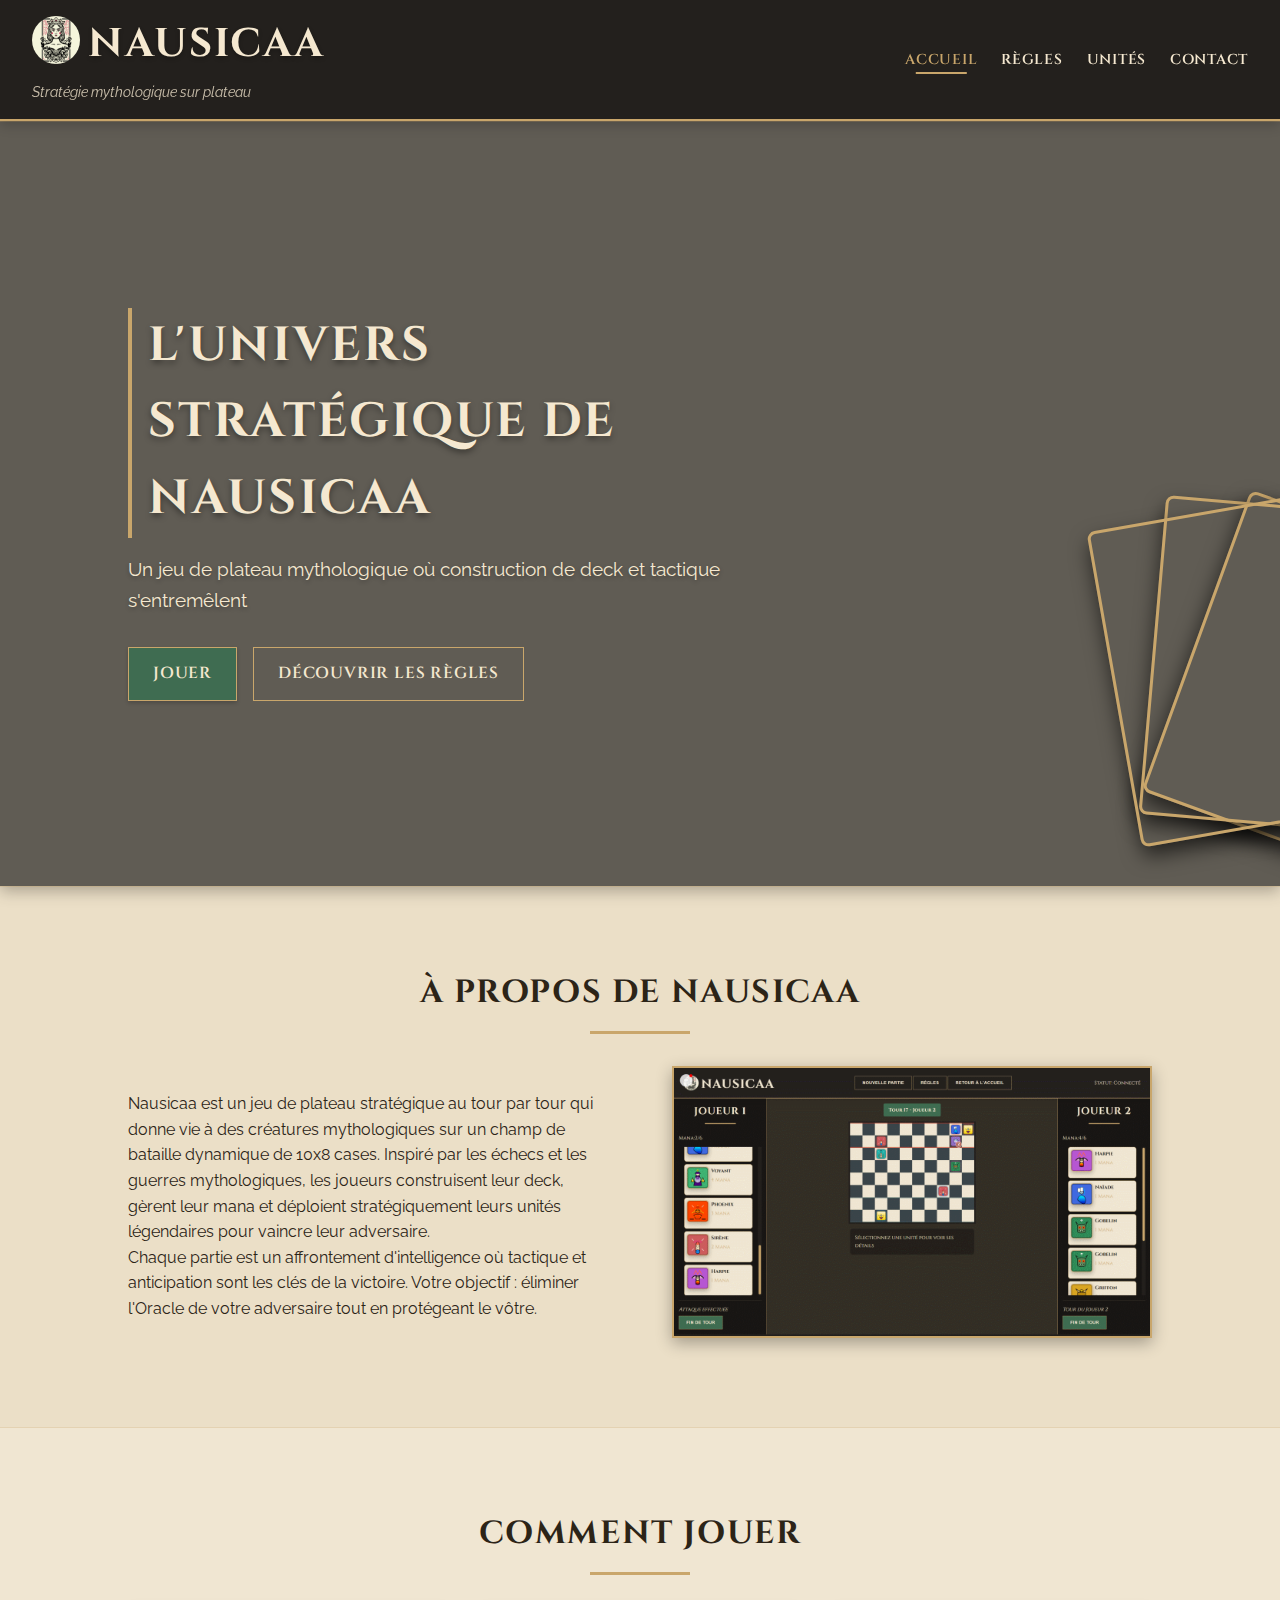
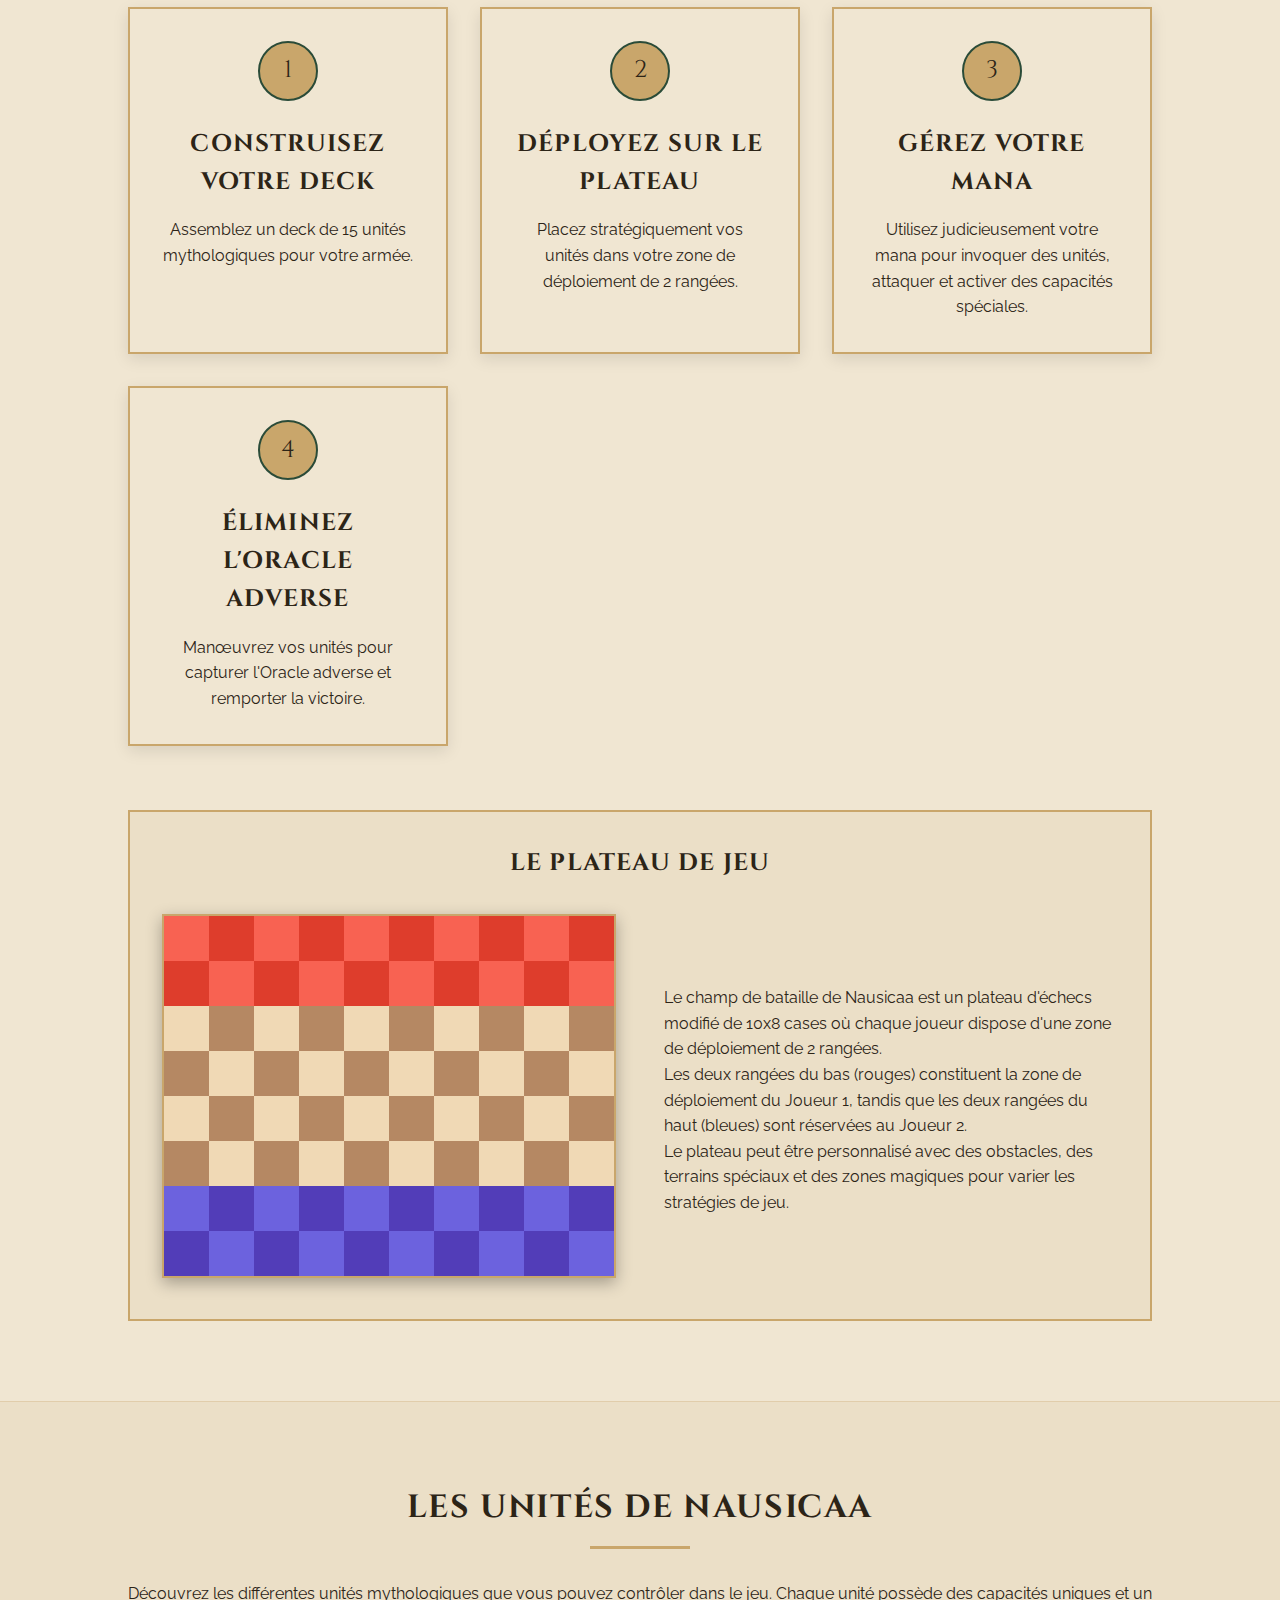
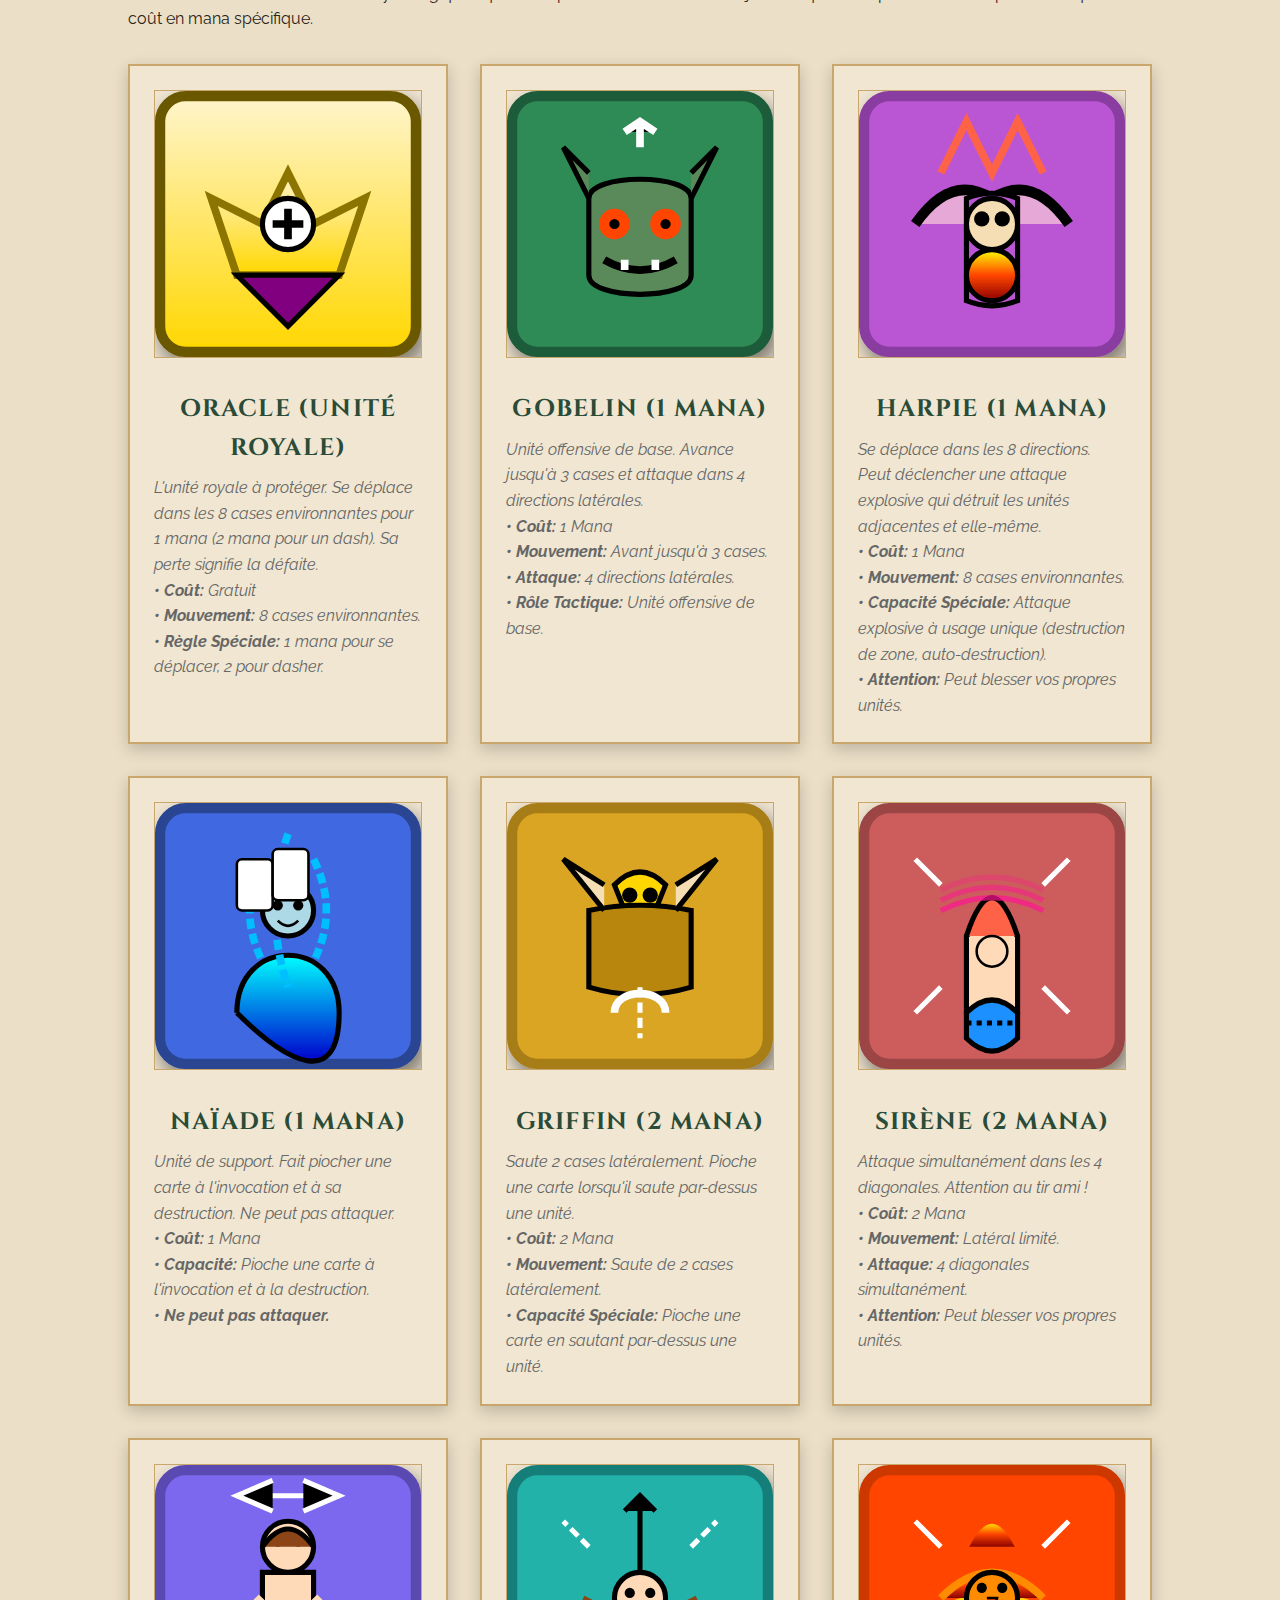
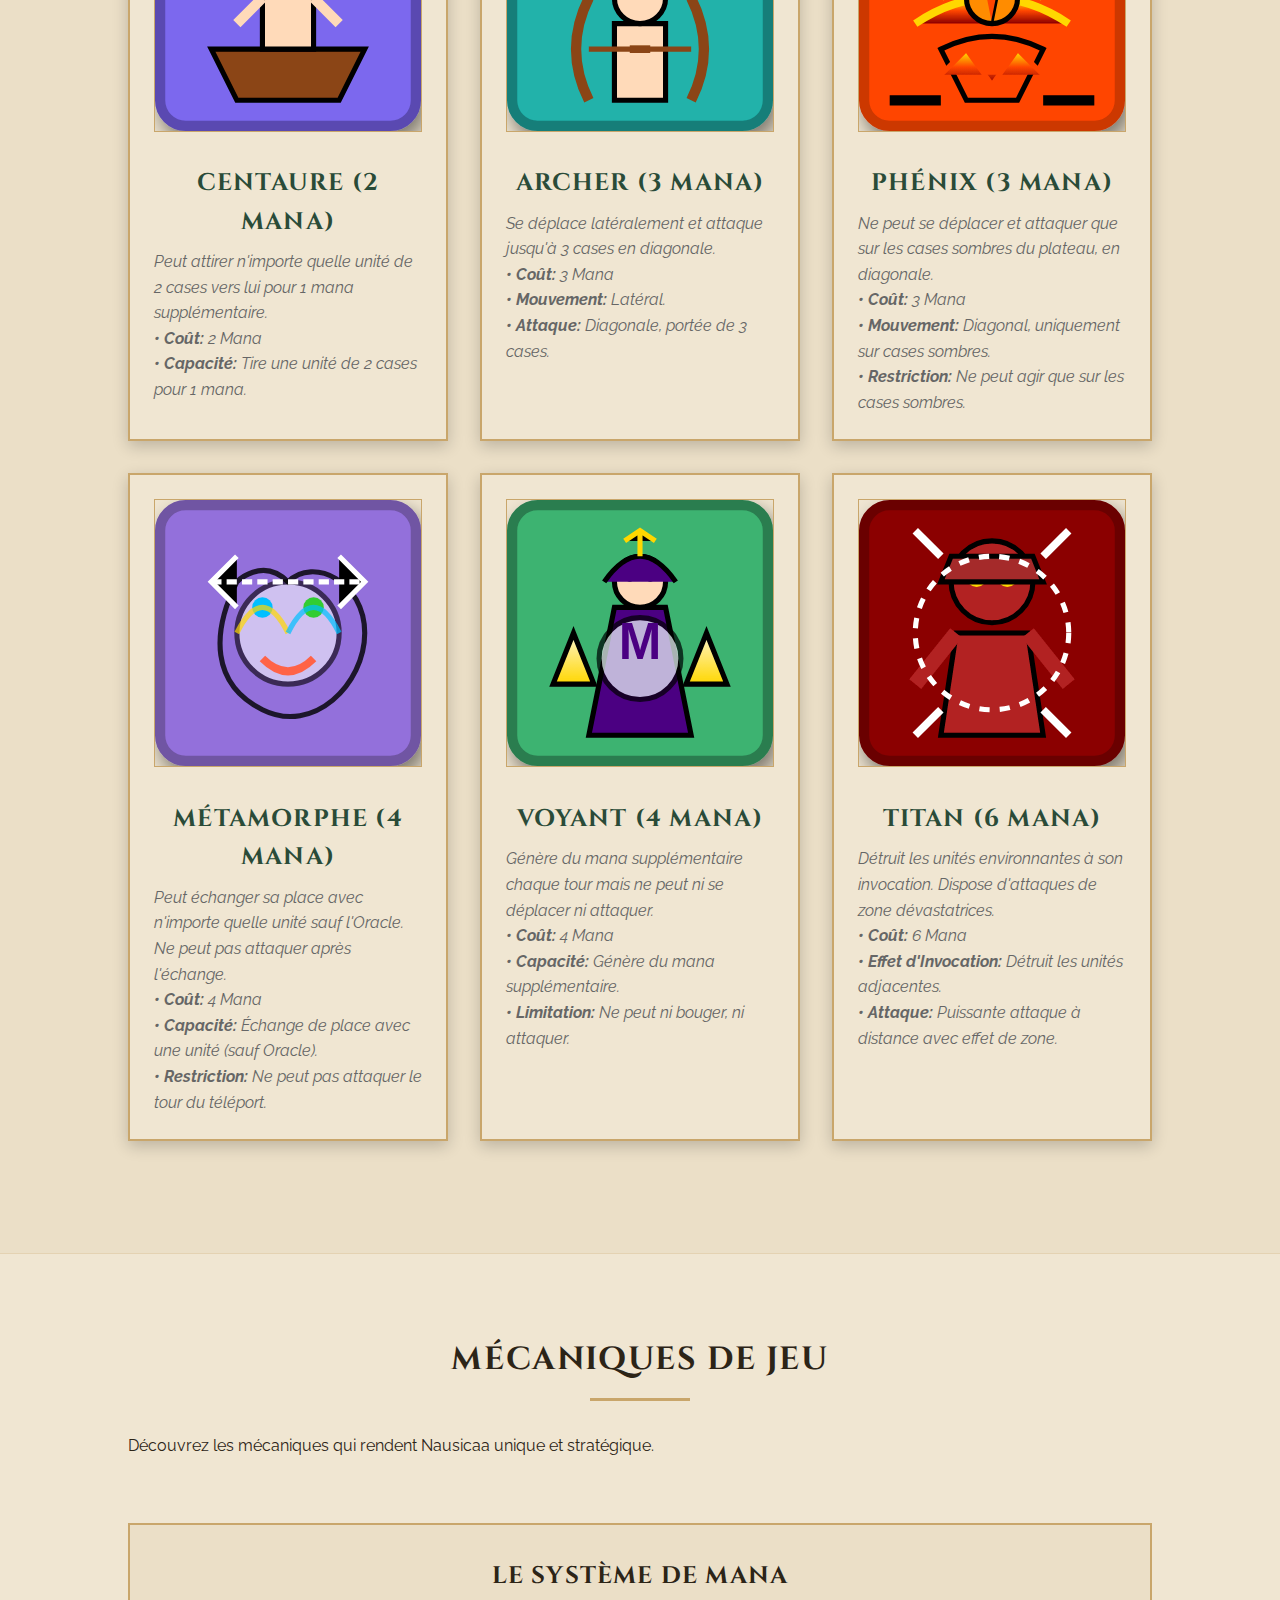
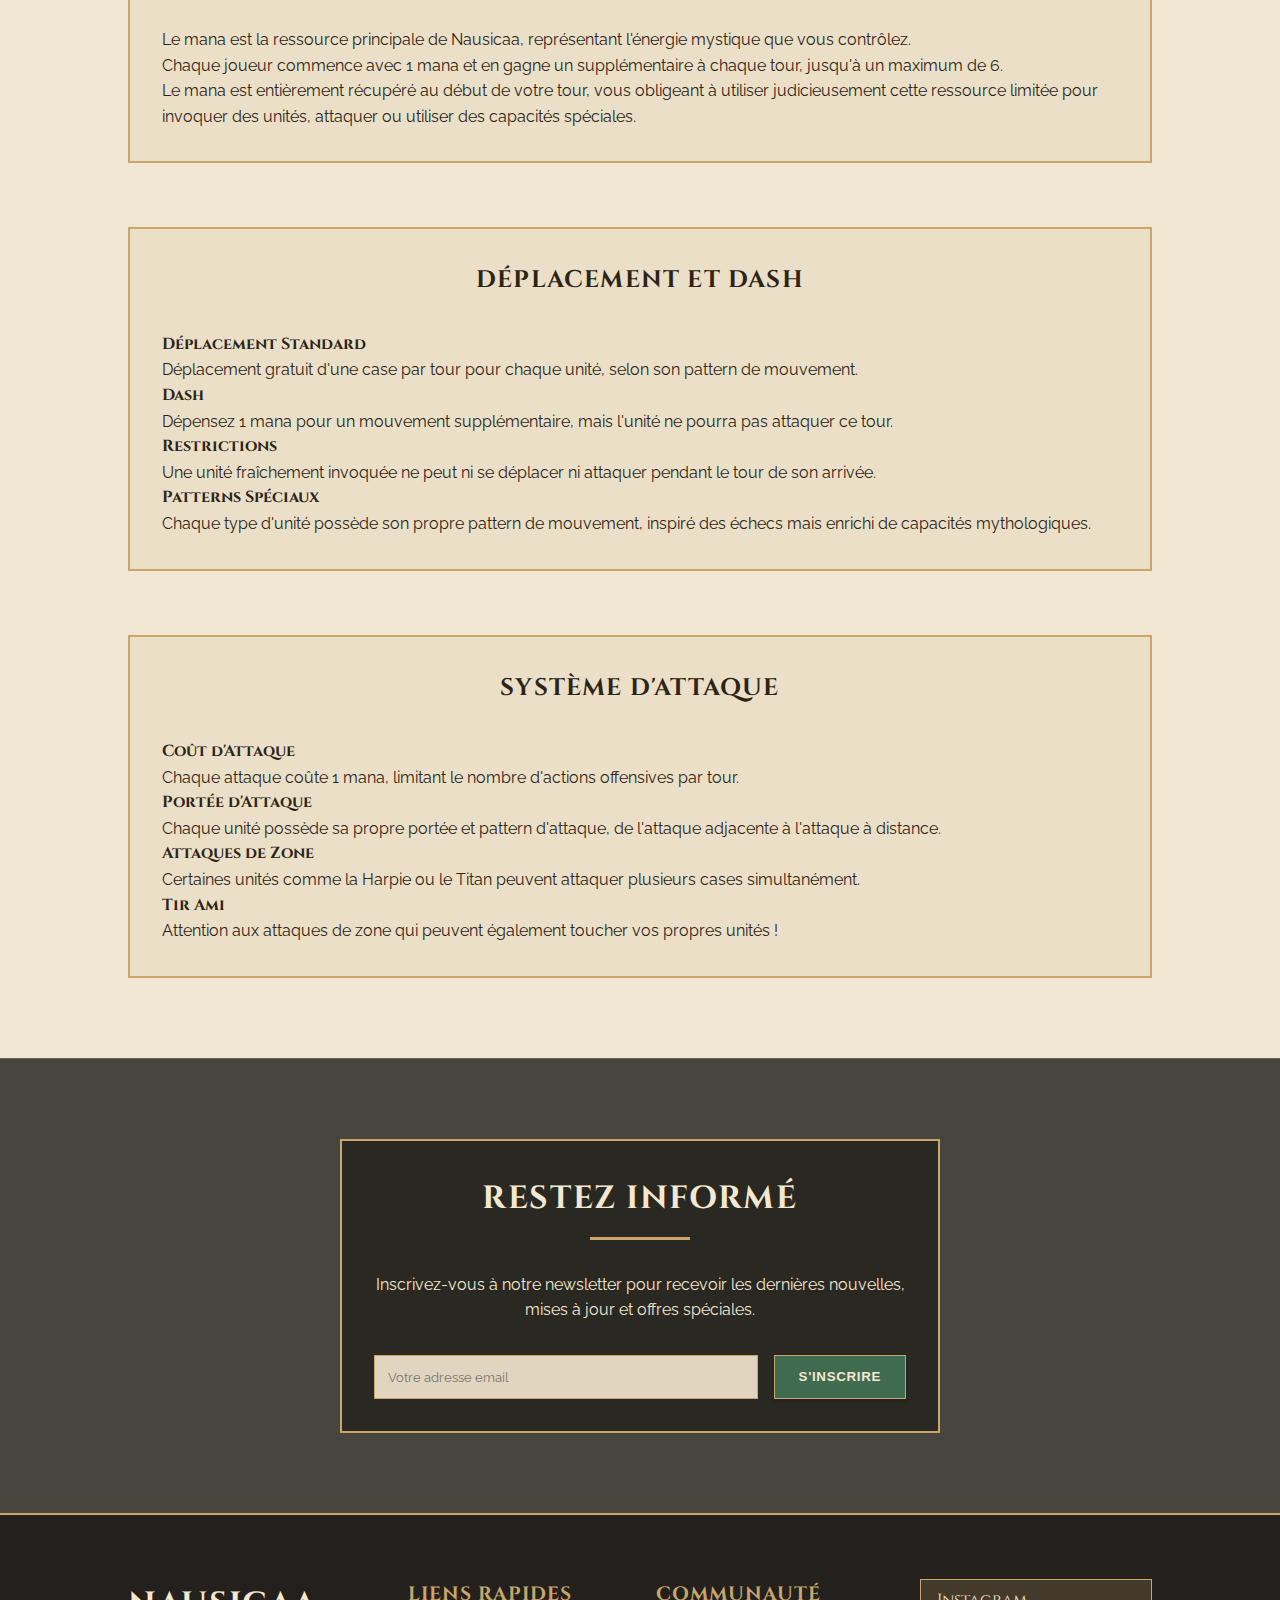
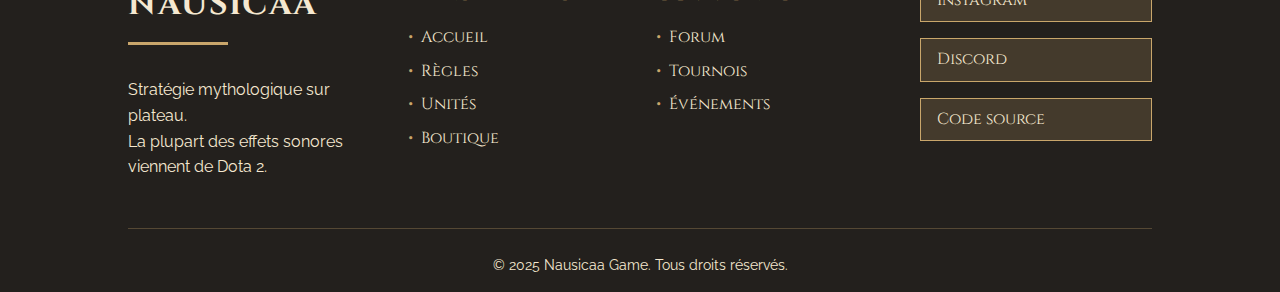
==== commit eb7d8e91: "revamped some footer links" ====
--- a/index.html
+++ b/index.html
@@ -388,7 +388,7 @@
         <div class="footer-content">
             <div class="footer-logo">
                 <h2>Nausicaa</h2>
-                <p>Stratégie mythologique sur plateau</p>
+                <p>Stratégie mythologique sur plateau.</p>
                 <p>La plupart des effets sonores viennent de Dota 2.</p>
             </div>
             <div class="footer-links">
@@ -411,10 +411,11 @@
                 </div>
             </div>
             <div class="social-links">
-                <a href="#" class="social-icon">Facebook</a>
-                <a href="#" class="social-icon">Twitter</a>
-                <a href="#" class="social-icon">Instagram</a>
-                <a href="#" class="social-icon">Discord</a>
+                <!-- <a href="#" class="social-icon">Facebook</a> -->
+                <!-- <a href="#" class="social-icon">Twitter</a> -->
+                <a href="https://instagram.com/fox3000foxy" class="social-icon">Instagram</a>
+                <a href="https://discord.gg/fox3000foxy" class="social-icon">Discord</a>
+                <a href="https://github.com/Nausicaa-game/nausicaa-game.github.io" class="social-icon">Code source</a>
             </div>
         </div>
         <div class="copyright">
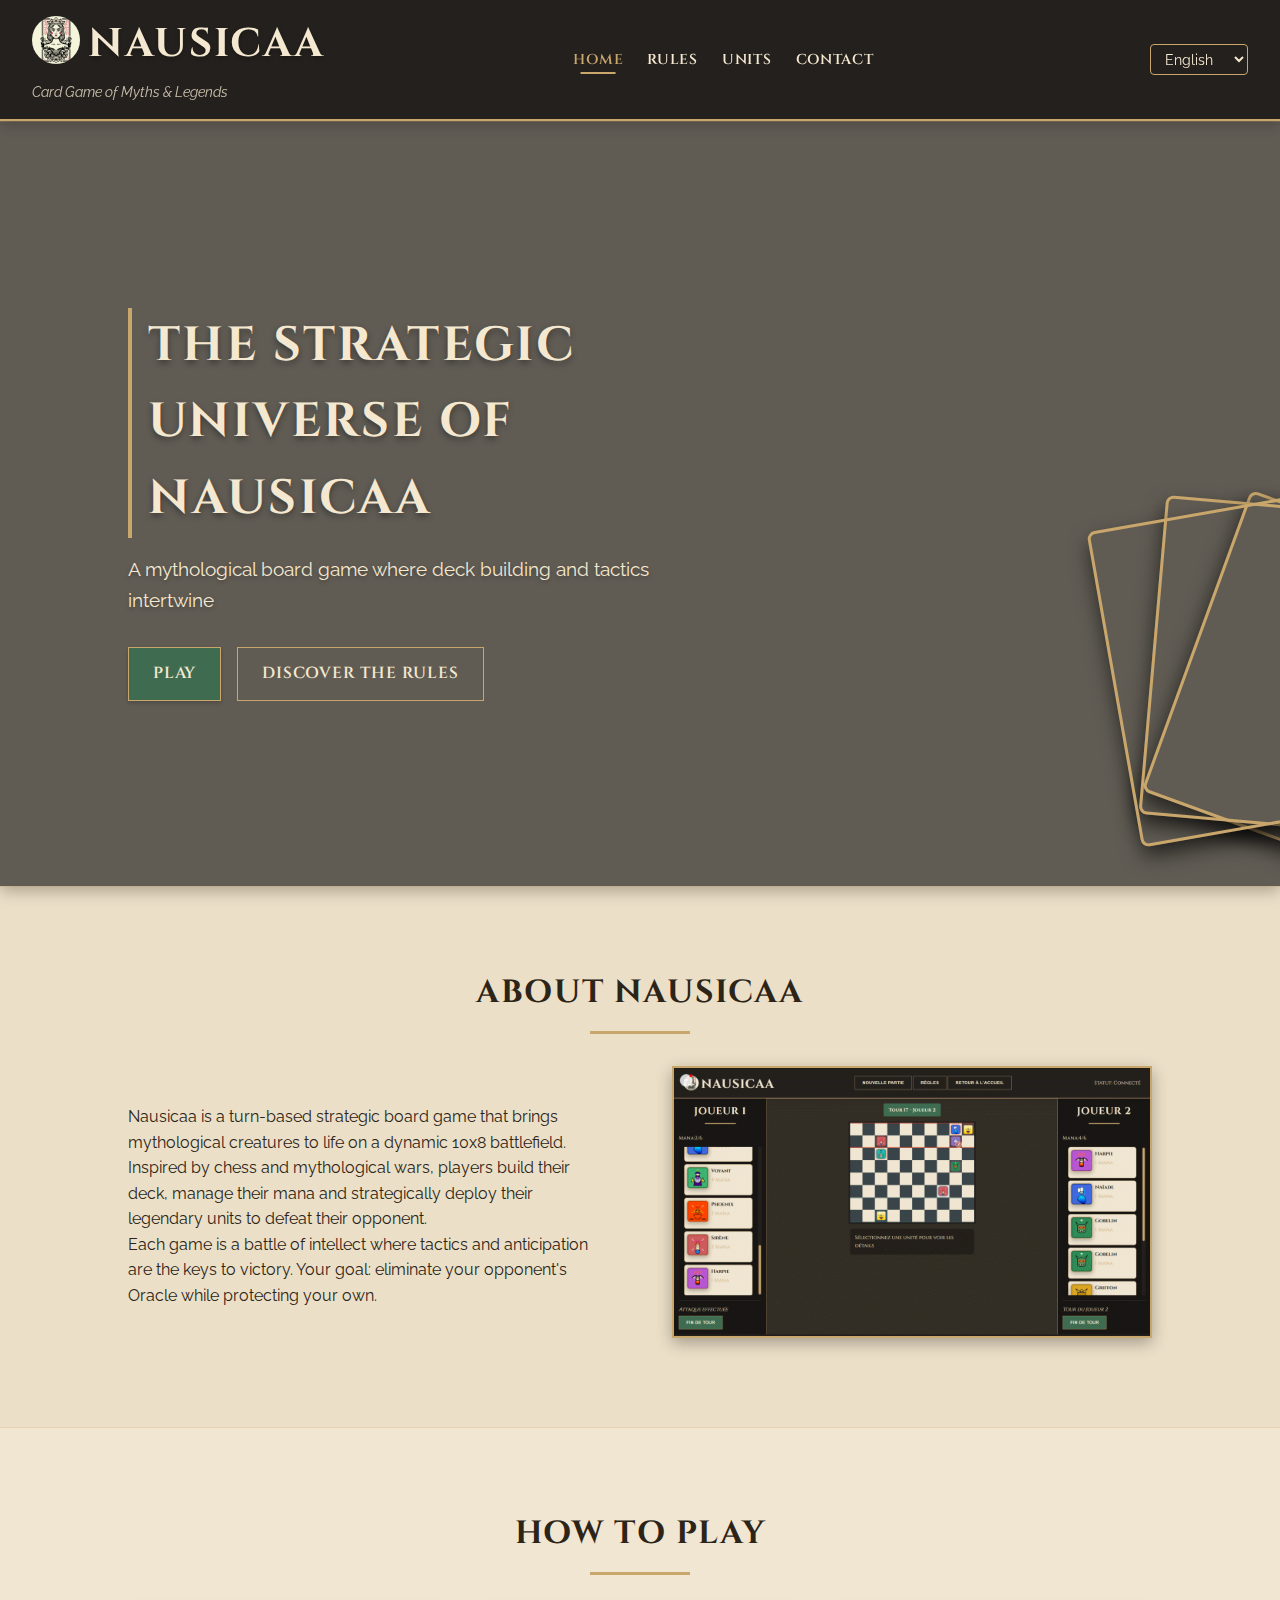
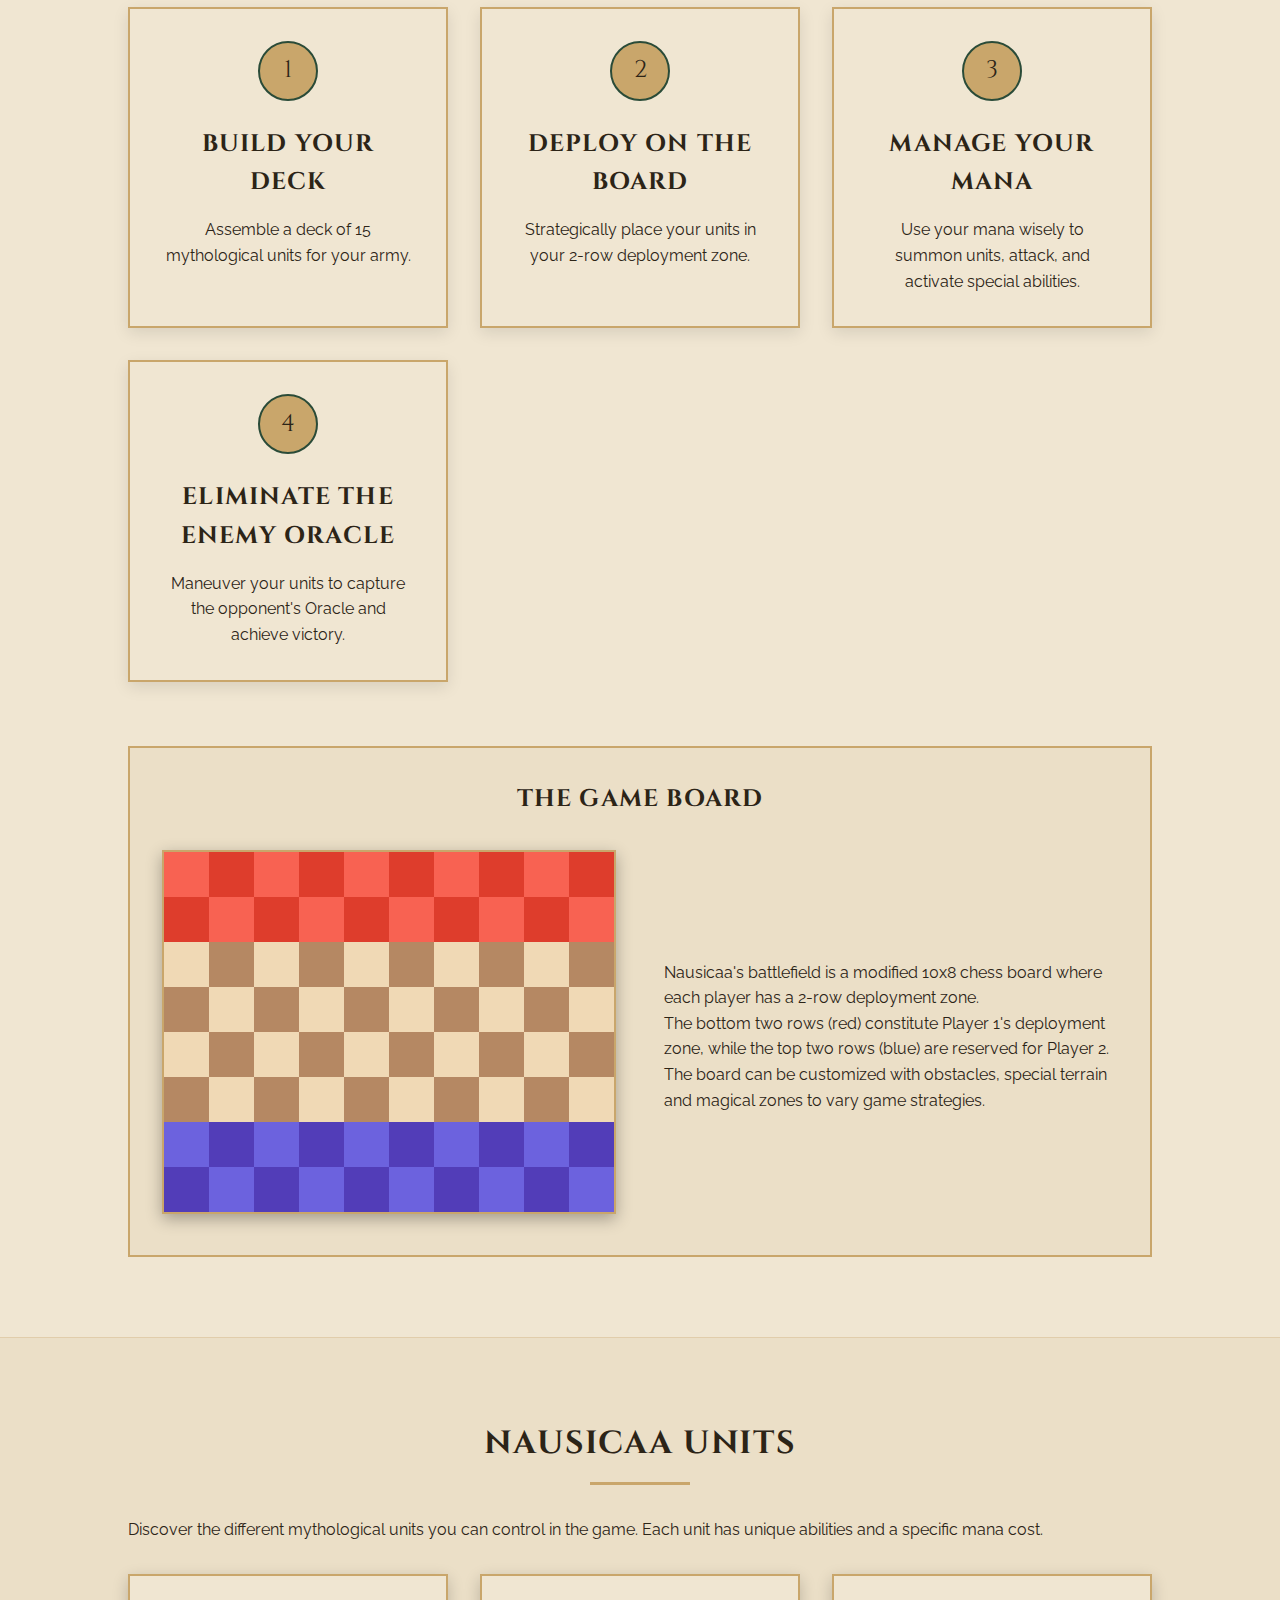
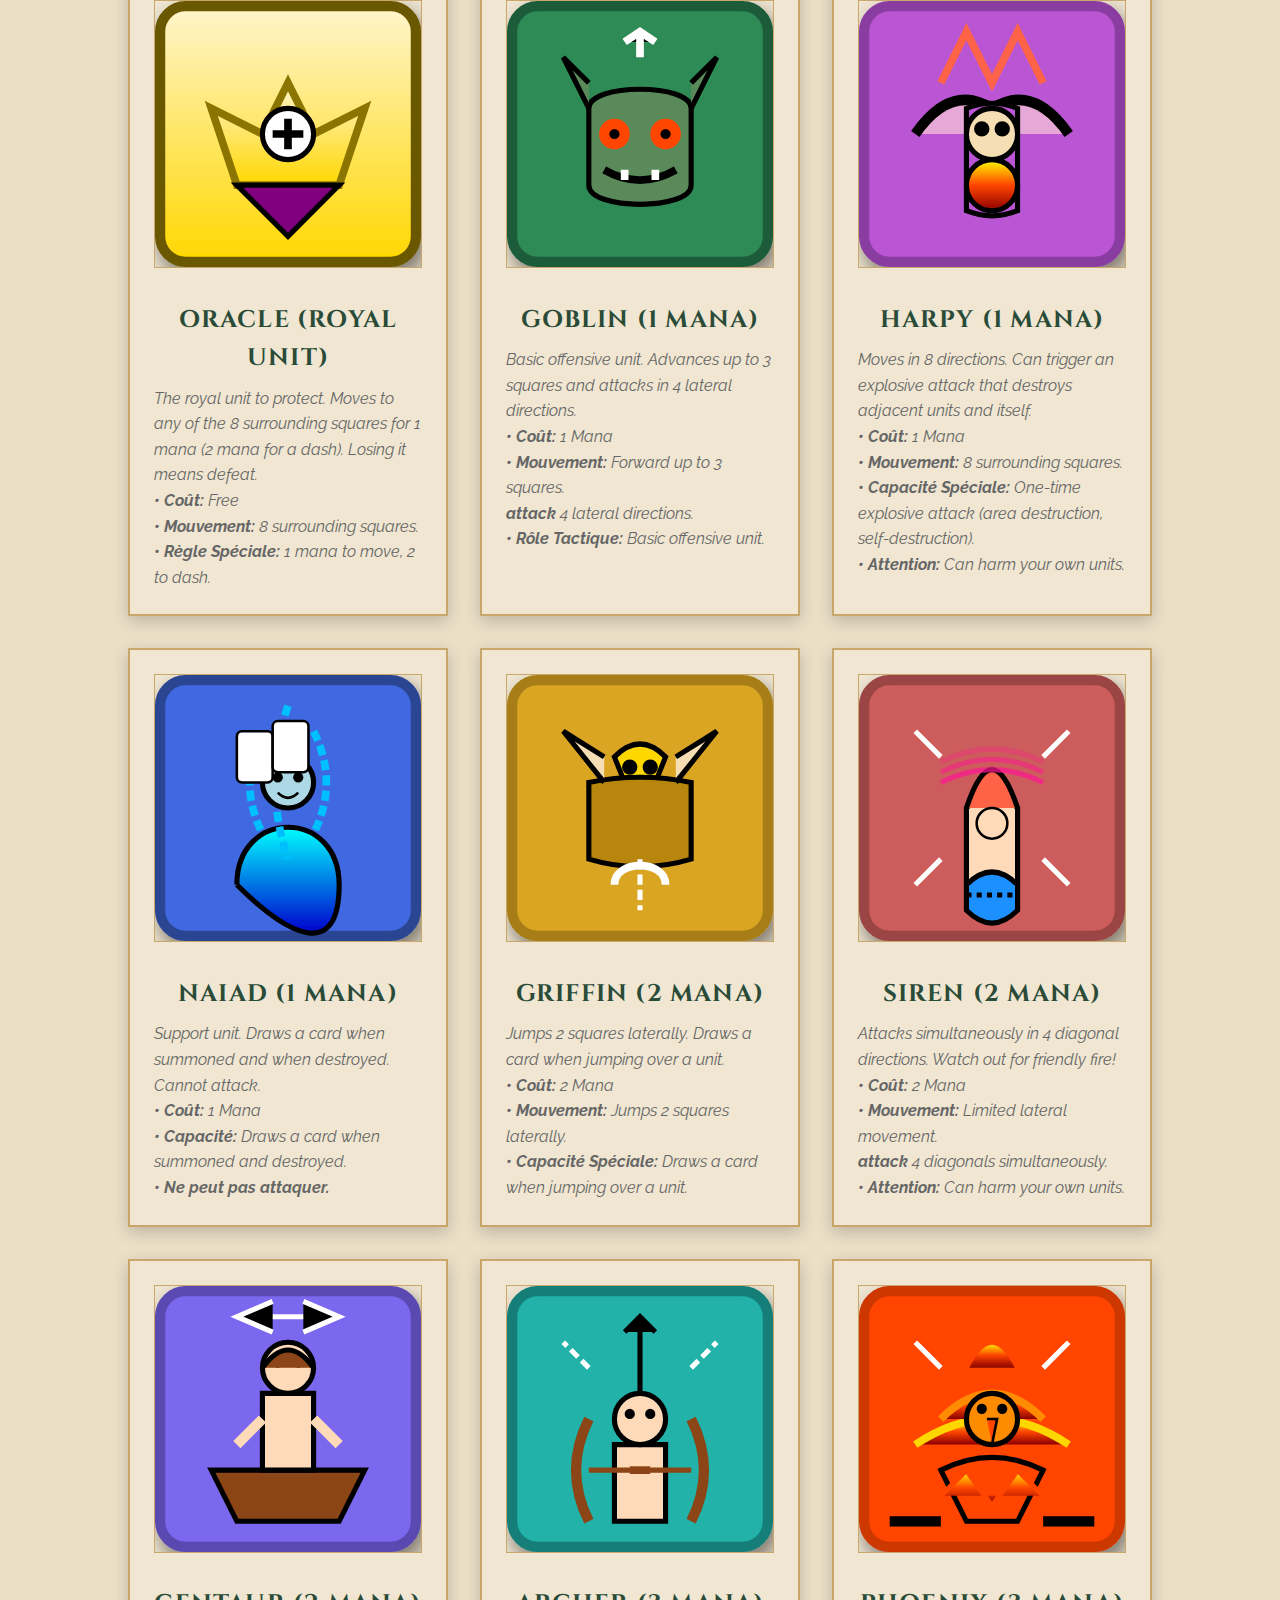
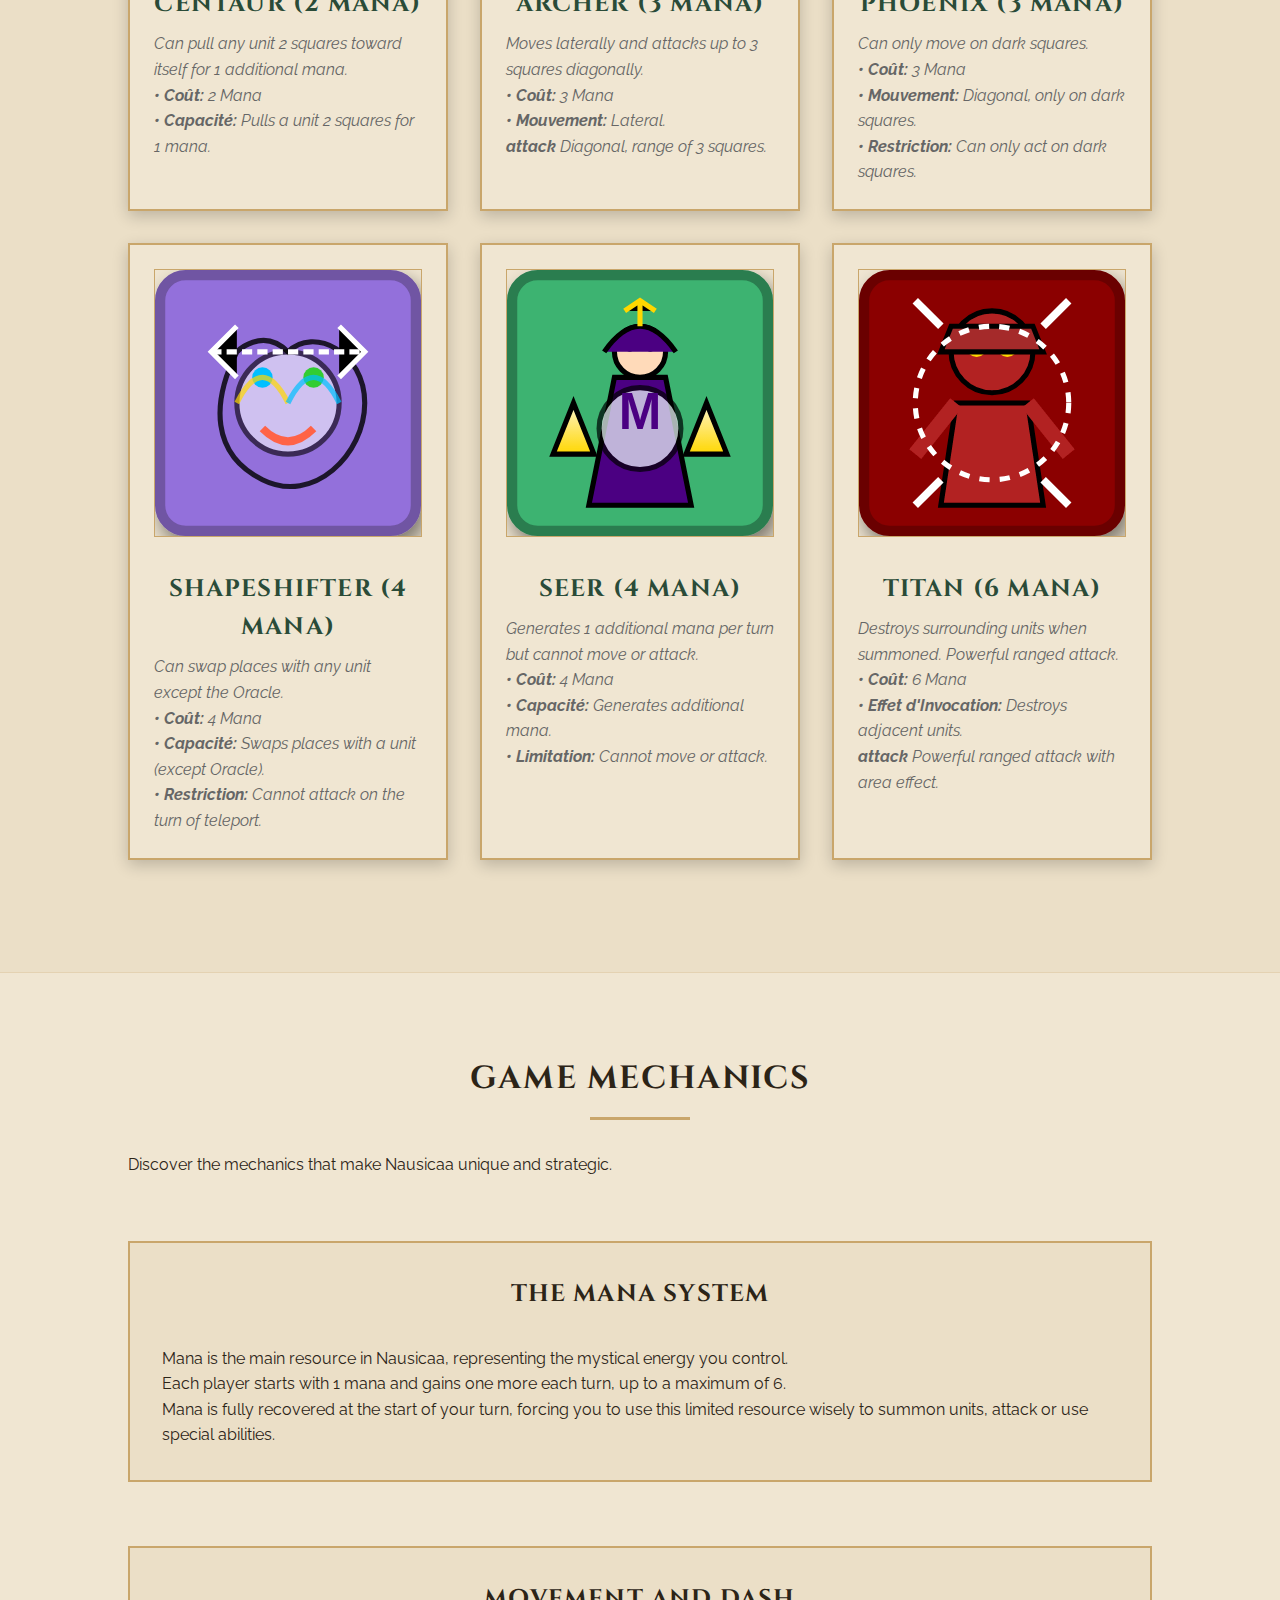
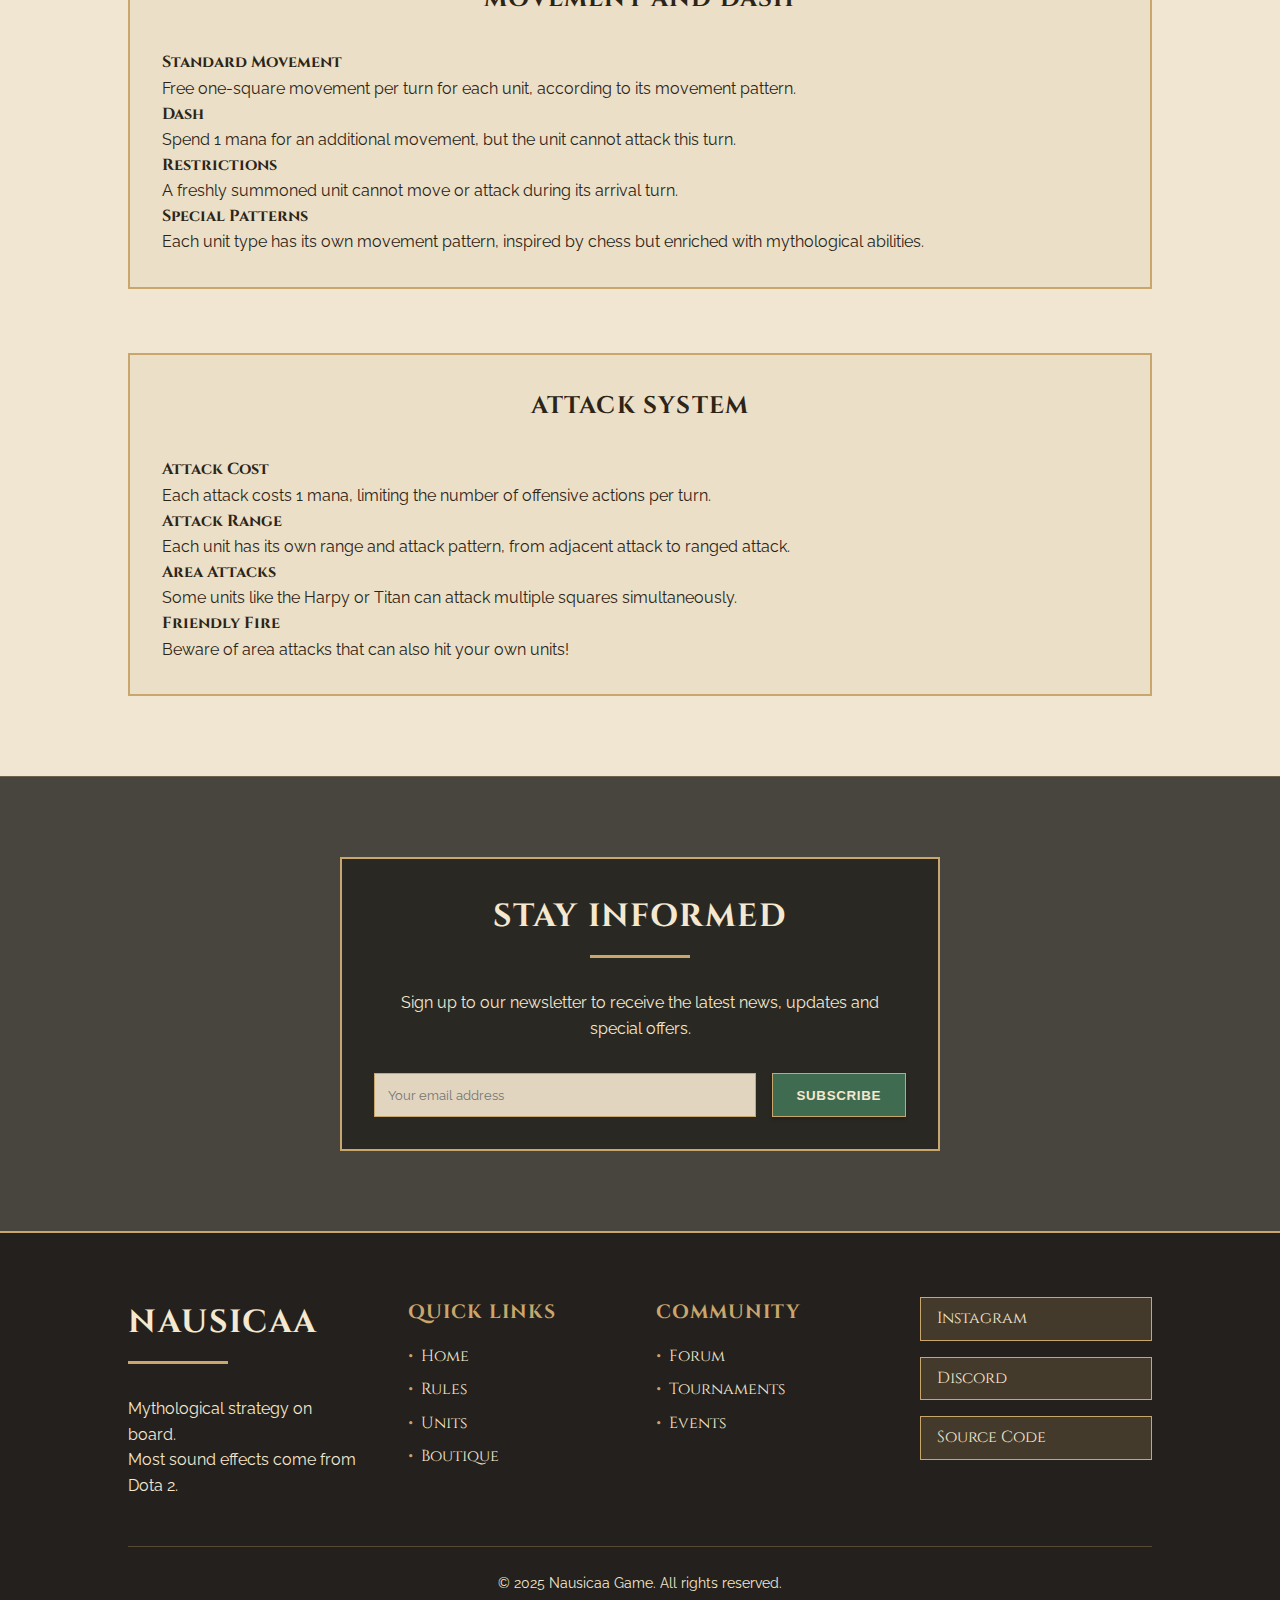
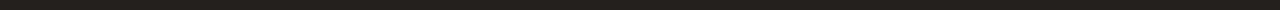
==== commit abea19d9: "BIG COMMIT: Added translation system" ====
--- a/index.html
+++ b/index.html
@@ -3,28 +3,28 @@
 <head>
     <meta charset="UTF-8">
     <meta name="viewport" content="width=device-width, initial-scale=1.0">
-    <title>Nausicaa - Jeu de Plateau Stratégique</title>
+    <title data-i18n="title">Nausicaa - Jeu de Plateau Stratégique</title>
     <link rel="stylesheet" href="css/style.css">
     <link rel="preconnect" href="https://fonts.googleapis.com">
     <link rel="preconnect" href="https://fonts.gstatic.com" crossorigin>
     <link href="https://fonts.googleapis.com/css2?family=Cinzel:wght@400;700&family=Raleway:wght@300;400;600&display=swap" rel="stylesheet">
 
-    <meta name="description" content="Nausicaa est un jeu de plateau stratégique mythologique.">
-    <meta name="keywords" content="Nausicaa, Nausicaa game, jeu de plateau, stratégie, mythologie, deck building, cartes, unités mythologiques">
-    <meta name="author" content="Your Name">
+    <meta name="description" content="Nausicaa est un jeu de plateau stratégique mythologique." data-i18n="meta-description">
+    <meta name="keywords" content="Nausicaa, Nausicaa game, jeu de plateau, stratégie, mythologie, deck building, cartes, unités mythologiques" data-i18n="meta-keywords">
+    <meta name="author" content="Your Name" data-i18n="meta-author">
     <!-- <link rel="icon" type="image/png" href="/assets/icon-mini.png"> -->
 
     <!-- Open Graph / Facebook -->
-    <meta property="og:title" content="Nausicaa - Jeu de Plateau Stratégique">
-    <meta property="og:description" content="Un jeu de plateau mythologique où construction de deck et tactique s'entremêlent">
+    <meta property="og:title" content="Nausicaa - Jeu de Plateau Stratégique" data-i18n="og-title">
+    <meta property="og:description" content="Un jeu de plateau mythologique où construction de deck et tactique s'entremêlent" data-i18n="og-description">
     <meta property="og:image" content="/assets/hero.png">
     <meta property="og:url" content="https://nausicaa-game.github.io/">
     <meta property="og:type" content="website">
 
     <!-- Twitter -->
     <meta name="twitter:card" content="summary_large_image">
-    <meta name="twitter:title" content="Nausicaa - Jeu de Plateau Stratégique">
-    <meta name="twitter:description" content="Un jeu de plateau mythologique où construction de deck et tactique s'entremêlent">
+    <meta name="twitter:title" content="Nausicaa - Jeu de Plateau Stratégique" data-i18n="twitter-title">
+    <meta name="twitter:description" content="Un jeu de plateau mythologique où construction de deck et tactique s'entremêlent" data-i18n="twitter-description">
     <meta name="twitter:image" content="/assets/hero.png">
 
     <meta name="theme-color" content="#0077be">
@@ -55,28 +55,41 @@
                     top: -4px;
                 ">Nausicaa</h1>
             </div>
-            <p class="tagline">Stratégie mythologique sur plateau</p>
+            <p class="tagline" data-i18n="tagline">Stratégie mythologique sur plateau</p>
         </div>
         <nav>
             <ul>
-                <li><a href="#accueil" class="active">Accueil</a></li>
-                <li><a href="#how-to-play">Règles</a></li>
-                <li><a href="#units-types">Unités</a></li>
+                <li><a href="#accueil" class="active" data-i18n="accueil">Accueil</a></li>
+                <li><a href="#how-to-play" data-i18n="regles">Règles</a></li>
+                <li><a href="#units-types" data-i18n="unites">Unités</a></li>
                 <!-- <li><a href="#boutique">Boutique</a></li> -->
-                <li><a href="#newsletter">Contact</a></li>
+                <li><a href="#newsletter" data-i18n="contact">Contact</a></li>
             </ul>
         </nav>
+        <div class="language-selector">
+            <select id="language-selector" onchange="changeLanguage(this.value)">
+                <option value="fr" selected>Français</option>
+                <option value="en">English</option>
+                <option value="es">Español</option>
+                <option value="de">Deutsch</option>
+                <option value="it">Italiano</option>
+                <option value="ja">日本語</option>
+                <option value="zh">中文</option>
+                <option value="ru">Русский</option>
+                <!-- Ajoutez d'autres langues au besoin -->
+            </select>
+        </div>
     </header>
 
     <main>
         <section id="hero">
             <div class="hero-content">
-                <h2>L'univers stratégique de Nausicaa</h2>
-                <p>Un jeu de plateau mythologique où construction de deck et tactique s'entremêlent</p>
+                <h2 data-i18n="hero-title">L'univers stratégique de Nausicaa</h2>
+                <p data-i18n="hero-subtitle">Un jeu de plateau mythologique où construction de deck et tactique s'entremêlent</p>
                 <div class="cta-buttons">
-                    <a onclick="onclick:play()" class="btn primary">JOUER</a>
+                    <a onclick="play()" class="btn primary" data-i18n="play">JOUER</a>
                     <!-- <a href="./app?p2p=true" class="btn primary">EN LIGNE</a> -->
-                    <a href="#regles" class="btn secondary">Découvrir les règles</a>
+                    <a href="#how-to-play" class="btn secondary" data-i18n="discover-rules">Découvrir les règles</a>
                 </div>
             </div>
             <div class="hero-cards">
@@ -87,11 +100,11 @@
         </section>
 
         <section id="presentation">
-            <h2>À propos de Nausicaa</h2>
+            <h2 data-i18n="about-title">À propos de Nausicaa</h2>
             <div class="presentation-container">
                 <div class="presentation-text">
-                    <p>Nausicaa est un jeu de plateau stratégique au tour par tour qui donne vie à des créatures mythologiques sur un champ de bataille dynamique de 10x8 cases. Inspiré par les échecs et les guerres mythologiques, les joueurs construisent leur deck, gèrent leur mana et déploient stratégiquement leurs unités légendaires pour vaincre leur adversaire.</p>
-                    <p>Chaque partie est un affrontement d'intelligence où tactique et anticipation sont les clés de la victoire. Votre objectif : éliminer l'Oracle de votre adversaire tout en protégeant le vôtre.</p>
+                    <p data-i18n="about-p1">Nausicaa est un jeu de plateau stratégique au tour par tour qui donne vie à des créatures mythologiques sur un champ de bataille dynamique de 10x8 cases. Inspiré par les échecs et les guerres mythologiques, les joueurs construisent leur deck, gèrent leur mana et déploient stratégiquement leurs unités légendaires pour vaincre leur adversaire.</p>
+                    <p data-i18n="about-p2">Chaque partie est un affrontement d'intelligence où tactique et anticipation sont les clés de la victoire. Votre objectif : éliminer l'Oracle de votre adversaire tout en protégeant le vôtre.</p>
                 </div>
                 <div class="presentation-image">
                     <img src="/assets/gameplay.gif" alt="Illustration de Nausicaa">
@@ -100,60 +113,60 @@
         </section>
 
         <section id="how-to-play">
-            <h2>Comment jouer</h2>
+            <h2 data-i18n="how-to-play">Comment jouer</h2>
             <div class="steps">
                 <div class="step">
                     <div class="step-icon">1</div>
-                    <h3>Construisez votre deck</h3>
-                    <p>Assemblez un deck de 15 unités mythologiques pour votre armée.</p>
+                    <h3 data-i18n="step1-title">Construisez votre deck</h3>
+                    <p data-i18n="step1-desc">Assemblez un deck de 15 unités mythologiques pour votre armée.</p>
                 </div>
                 <div class="step">
                     <div class="step-icon">2</div>
-                    <h3>Déployez sur le plateau</h3>
-                    <p>Placez stratégiquement vos unités dans votre zone de déploiement de 2 rangées.</p>
+                    <h3 data-i18n="step2-title">Déployez sur le plateau</h3>
+                    <p data-i18n="step2-desc">Placez stratégiquement vos unités dans votre zone de déploiement de 2 rangées.</p>
                 </div>
                 <div class="step">
                     <div class="step-icon">3</div>
-                    <h3>Gérez votre mana</h3>
-                    <p>Utilisez judicieusement votre mana pour invoquer des unités, attaquer et activer des capacités spéciales.</p>
+                    <h3 data-i18n="step3-title">Gérez votre mana</h3>
+                    <p data-i18n="step3-desc">Utilisez judicieusement votre mana pour invoquer des unités, attaquer et activer des capacités spéciales.</p>
                 </div>
                 <div class="step">
                     <div class="step-icon">4</div>
-                    <h3>Éliminez l'Oracle adverse</h3>
-                    <p>Manœuvrez vos unités pour capturer l'Oracle adverse et remporter la victoire.</p>
+                    <h3 data-i18n="step4-title">Éliminez l'Oracle adverse</h3>
+                    <p data-i18n="step4-desc">Manœuvrez vos unités pour capturer l'Oracle adverse et remporter la victoire.</p>
                 </div>
             </div>
             
             <div class="gameplay-details">
-                <h3>Le plateau de jeu</h3>
+                <h3 data-i18n="board-title">Le plateau de jeu</h3>
                 <div class="gameplay-container">
                     <div class="gameplay-image">
                         <img src="./assets/board.svg" alt="Plateau de jeu Nausicaa">
                     </div>
                     <div class="gameplay-text">
-                        <p>Le champ de bataille de Nausicaa est un plateau d'échecs modifié de 10x8 cases où chaque joueur dispose d'une zone de déploiement de 2 rangées.</p>
-                        <p>Les deux rangées du bas (rouges) constituent la zone de déploiement du Joueur 1, tandis que les deux rangées du haut (bleues) sont réservées au Joueur 2.</p>
-                        <p>Le plateau peut être personnalisé avec des obstacles, des terrains spéciaux et des zones magiques pour varier les stratégies de jeu.</p>
+                        <p data-i18n="board-p1">Le champ de bataille de Nausicaa est un plateau d'échecs modifié de 10x8 cases où chaque joueur dispose d'une zone de déploiement de 2 rangées.</p>
+                        <p data-i18n="board-p2">Les deux rangées du bas (rouges) constituent la zone de déploiement du Joueur 1, tandis que les deux rangées du haut (bleues) sont réservées au Joueur 2.</p>
+                        <p data-i18n="board-p3">Le plateau peut être personnalisé avec des obstacles, des terrains spéciaux et des zones magiques pour varier les stratégies de jeu.</p>
                     </div>
                 </div>
             </div>
         </section>
 
         <section id="units-types">
-            <h2>Les unités de Nausicaa</h2>
-            <p>Découvrez les différentes unités mythologiques que vous pouvez contrôler dans le jeu. Chaque unité possède des capacités uniques et un coût en mana spécifique.</p>
+            <h2 data-i18n="units-title">Les unités de Nausicaa</h2>
+            <p data-i18n="units-desc">Découvrez les différentes unités mythologiques que vous pouvez contrôler dans le jeu. Chaque unité possède des capacités uniques et un coût en mana spécifique.</p>
             <div class="units-container">
                 <!-- Unité Royale -->
                 <div class="unit-card">
                     <div class="unit-image">
                         <img src="./assets/pions/oracle.svg" alt="L'Oracle">
                     </div>
-                    <h3>Oracle (Unité Royale)</h3>
-                    <p style="text-align: left;">L'unité royale à protéger. Se déplace dans les 8 cases environnantes pour 1 mana (2 mana pour un dash). Sa perte signifie la défaite.</p>
-                    <div style="text-align: left;">
-                        <p><b>• Coût:</b> Gratuit</p>
-                        <p><b>• Mouvement:</b> 8 cases environnantes.</p>
-                        <p><b>• Règle Spéciale:</b> 1 mana pour se déplacer, 2 pour dasher.</p>
+                    <h3 data-i18n="oracle-title">Oracle (Unité Royale)</h3>
+                    <p style="text-align: left;" data-i18n="oracle-desc">L'unité royale à protéger. Se déplace dans les 8 cases environnantes pour 1 mana (2 mana pour un dash). Sa perte signifie la défaite.</p>
+                    <div style="text-align: left;">
+                        <p><b data-i18n="cost">• Coût:</b> <span data-i18n="oracle-cost">Gratuit</span></p>
+                        <p><b data-i18n="movement">• Mouvement:</b> <span data-i18n="oracle-movement">8 cases environnantes.</span></p>
+                        <p><b data-i18n="special">• Règle Spéciale:</b> <span data-i18n="oracle-special">1 mana pour se déplacer, 2 pour dasher.</span></p>
                     </div>
                 </div>
         
@@ -162,13 +175,13 @@
                     <div class="unit-image">
                         <img src="./assets/pions/gobelin.svg" alt="Gobelin">
                     </div>
-                    <h3>Gobelin (1 Mana)</h3>
-                    <p style="text-align: left;">Unité offensive de base. Avance jusqu'à 3 cases et attaque dans 4 directions latérales.</p>
-                    <div style="text-align: left;">
-                        <p><b>• Coût:</b> 1 Mana</p>
-                        <p><b>• Mouvement:</b> Avant jusqu'à 3 cases.</p>
-                        <p><b>• Attaque:</b> 4 directions latérales.</p>
-                        <p><b>• Rôle Tactique:</b> Unité offensive de base.</p>
+                    <h3 data-i18n="goblin-title">Gobelin (1 Mana)</h3>
+                    <p style="text-align: left;" data-i18n="goblin-desc">Unité offensive de base. Avance jusqu'à 3 cases et attaque dans 4 directions latérales.</p>
+                    <div style="text-align: left;">
+                        <p><b data-i18n="cost">• Coût:</b> <span data-i18n="goblin-cost">1 Mana</span></p>
+                        <p><b data-i18n="movement">• Mouvement:</b> <span data-i18n="goblin-movement">Avant jusqu'à 3 cases.</span></p>
+                        <p><b data-i18n="attack">• Attaque:</b> <span data-i18n="goblin-attack">4 directions latérales.</span></p>
+                        <p><b data-i18n="role">• Rôle Tactique:</b> <span data-i18n="goblin-role">Unité offensive de base.</span></p>
                     </div>
                 </div>
         
@@ -176,13 +189,13 @@
                     <div class="unit-image">
                         <img src="./assets/pions/harpy.svg" alt="Harpie">
                     </div>
-                    <h3>Harpie (1 Mana)</h3>
-                    <p style="text-align: left;">Se déplace dans les 8 directions. Peut déclencher une attaque explosive qui détruit les unités adjacentes et elle-même.</p>
-                    <div style="text-align: left;">
-                        <p><b>• Coût:</b> 1 Mana</p>
-                        <p><b>• Mouvement:</b> 8 cases environnantes.</p>
-                        <p><b>• Capacité Spéciale:</b> Attaque explosive à usage unique (destruction de zone, auto-destruction).</p>
-                        <p><b>• Attention:</b> Peut blesser vos propres unités.</p>
+                    <h3 data-i18n="harpy-title">Harpie (1 Mana)</h3>
+                    <p style="text-align: left;" data-i18n="harpy-desc">Se déplace dans les 8 directions. Peut déclencher une attaque explosive qui détruit les unités adjacentes et elle-même.</p>
+                    <div style="text-align: left;">
+                        <p><b data-i18n="cost">• Coût:</b> <span data-i18n="harpy-cost">1 Mana</span></p>
+                        <p><b data-i18n="movement">• Mouvement:</b> <span data-i18n="harpy-movement">8 cases environnantes.</span></p>
+                        <p><b data-i18n="special">• Capacité Spéciale:</b> <span data-i18n="harpy-special">Attaque explosive à usage unique (destruction de zone, auto-destruction).</span></p>
+                        <p><b data-i18n="warning">• Attention:</b> <span data-i18n="harpy-warning">Peut blesser vos propres unités.</span></p>
                     </div>
                 </div>
         
@@ -190,12 +203,12 @@
                     <div class="unit-image">
                         <img src="./assets/pions/naiad.svg" alt="Naïade">
                     </div>
-                    <h3>Naïade (1 Mana)</h3>
-                    <p style="text-align: left;">Unité de support. Fait piocher une carte à l'invocation et à sa destruction. Ne peut pas attaquer.</p>
-                    <div style="text-align: left;">
-                        <p><b>• Coût:</b> 1 Mana</p>
-                        <p><b>• Capacité:</b> Pioche une carte à l'invocation et à la destruction.</p>
-                        <p><b>• Ne peut pas attaquer.</b></p>
+                    <h3 data-i18n="naiad-title">Naïade (1 Mana)</h3>
+                    <p style="text-align: left;" data-i18n="naiad-desc">Unité de support. Fait piocher une carte à l'invocation et à sa destruction. Ne peut pas attaquer.</p>
+                    <div style="text-align: left;">
+                        <p><b data-i18n="cost">• Coût:</b> <span data-i18n="naiad-cost">1 Mana</span></p>
+                        <p><b data-i18n="ability">• Capacité:</b> <span data-i18n="naiad-ability">Pioche une carte à l'invocation et à la destruction.</span></p>
+                        <p><b data-i18n="limit">• Ne peut pas attaquer.</b></p>
                     </div>
                 </div>
         
@@ -204,12 +217,12 @@
                     <div class="unit-image">
                         <img src="./assets/pions/griffin.svg" alt="Griffin">
                     </div>
-                    <h3>Griffin (2 Mana)</h3>
-                    <p style="text-align: left;">Saute 2 cases latéralement. Pioche une carte lorsqu'il saute par-dessus une unité.</p>
-                    <div style="text-align: left;">
-                        <p><b>• Coût:</b> 2 Mana</p>
-                        <p><b>• Mouvement:</b> Saute de 2 cases latéralement.</p>
-                        <p><b>• Capacité Spéciale:</b> Pioche une carte en sautant par-dessus une unité.</p>
+                    <h3 data-i18n="griffin-title">Griffin (2 Mana)</h3>
+                    <p style="text-align: left;" data-i18n="griffin-desc">Saute 2 cases latéralement. Pioche une carte lorsqu'il saute par-dessus une unité.</p>
+                    <div style="text-align: left;">
+                        <p><b data-i18n="cost">• Coût:</b> <span data-i18n="griffin-cost">2 Mana</span></p>
+                        <p><b data-i18n="movement">• Mouvement:</b> <span data-i18n="griffin-movement">Saute de 2 cases latéralement.</span></p>
+                        <p><b data-i18n="special">• Capacité Spéciale:</b> <span data-i18n="griffin-special">Pioche une carte en sautant par-dessus une unité.</span></p>
                     </div>
                 </div>
         
@@ -217,13 +230,13 @@
                     <div class="unit-image">
                         <img src="./assets/pions/siren.svg" alt="Sirène">
                     </div>
-                    <h3>Sirène (2 Mana)</h3>
-                    <p style="text-align: left;">Attaque simultanément dans les 4 diagonales. Attention au tir ami !</p>
-                    <div style="text-align: left;">
-                        <p><b>• Coût:</b> 2 Mana</p>
-                        <p><b>• Mouvement:</b> Latéral limité.</p>
-                        <p><b>• Attaque:</b> 4 diagonales simultanément.</p>
-                        <p><b>• Attention:</b> Peut blesser vos propres unités.</p>
+                    <h3 data-i18n="siren-title">Sirène (2 Mana)</h3>
+                    <p style="text-align: left;" data-i18n="siren-desc">Attaque simultanément dans les 4 diagonales. Attention au tir ami !</p>
+                    <div style="text-align: left;">
+                        <p><b data-i18n="cost">• Coût:</b> <span data-i18n="siren-cost">2 Mana</span></p>
+                        <p><b data-i18n="movement">• Mouvement:</b> <span data-i18n="siren-movement">Latéral limité.</span></p>
+                        <p><b data-i18n="attack">• Attaque:</b> <span data-i18n="siren-attack">4 diagonales simultanément.</span></p>
+                        <p><b data-i18n="warning">• Attention:</b> <span data-i18n="siren-warning">Peut blesser vos propres unités.</span></p>
                     </div>
                 </div>
         
@@ -231,11 +244,11 @@
                     <div class="unit-image">
                         <img src="./assets/pions/centaur.svg" alt="Centaure">
                     </div>
-                    <h3>Centaure (2 Mana)</h3>
-                    <p style="text-align: left;">Peut attirer n'importe quelle unité de 2 cases vers lui pour 1 mana supplémentaire.</p>
-                    <div style="text-align: left;">
-                        <p><b>• Coût:</b> 2 Mana</p>
-                        <p><b>• Capacité:</b> Tire une unité de 2 cases pour 1 mana.</p>
+                    <h3 data-i18n="centaur-title">Centaure (2 Mana)</h3>
+                    <p style="text-align: left;" data-i18n="centaur-desc">Peut attirer n'importe quelle unité de 2 cases vers lui pour 1 mana supplémentaire.</p>
+                    <div style="text-align: left;">
+                        <p><b data-i18n="cost">• Coût:</b> <span data-i18n="centaur-cost">2 Mana</span></p>
+                        <p><b data-i18n="ability">• Capacité:</b> <span data-i18n="centaur-ability">Tire une unité de 2 cases pour 1 mana.</span></p>
                     </div>
                 </div>
         
@@ -244,12 +257,12 @@
                     <div class="unit-image">
                         <img src="./assets/pions/archer.svg" alt="Archer">
                     </div>
-                    <h3>Archer (3 Mana)</h3>
-                    <p style="text-align: left;">Se déplace latéralement et attaque jusqu'à 3 cases en diagonale.</p>
-                    <div style="text-align: left;">
-                        <p><b>• Coût:</b> 3 Mana</p>
-                        <p><b>• Mouvement:</b> Latéral.</p>
-                        <p><b>• Attaque:</b> Diagonale, portée de 3 cases.</p>
+                    <h3 data-i18n="archer-title">Archer (3 Mana)</h3>
+                    <p style="text-align: left;" data-i18n="archer-desc">Se déplace latéralement et attaque jusqu'à 3 cases en diagonale.</p>
+                    <div style="text-align: left;">
+                        <p><b data-i18n="cost">• Coût:</b> <span data-i18n="archer-cost">3 Mana</span></p>
+                        <p><b data-i18n="movement">• Mouvement:</b> <span data-i18n="archer-movement">Latéral.</span></p>
+                        <p><b data-i18n="attack">• Attaque:</b> <span data-i18n="archer-attack">Diagonale, portée de 3 cases.</span></p>
                     </div>
                 </div>
         
@@ -257,12 +270,12 @@
                     <div class="unit-image">
                         <img src="./assets/pions/phoenix.svg" alt="Phénix">
                     </div>
-                    <h3>Phénix (3 Mana)</h3>
-                    <p style="text-align: left;">Ne peut se déplacer et attaquer que sur les cases sombres du plateau, en diagonale.</p>
-                    <div style="text-align: left;">
-                        <p><b>• Coût:</b> 3 Mana</p>
-                        <p><b>• Mouvement:</b> Diagonal, uniquement sur cases sombres.</p>
-                        <p><b>• Restriction:</b> Ne peut agir que sur les cases sombres.</p>
+                    <h3 data-i18n="phoenix-title">Phénix (3 Mana)</h3>
+                    <p style="text-align: left;" data-i18n="phoenix-desc">Ne peut se déplacer et attaquer que sur les cases sombres du plateau, en diagonale.</p>
+                    <div style="text-align: left;">
+                        <p><b data-i18n="cost">• Coût:</b> <span data-i18n="phoenix-cost">3 Mana</span></p>
+                        <p><b data-i18n="movement">• Mouvement:</b> <span data-i18n="phoenix-movement">Diagonal, uniquement sur cases sombres.</span></p>
+                        <p><b data-i18n="restriction">• Restriction:</b> <span data-i18n="phoenix-restriction">Ne peut agir que sur les cases sombres.</span></p>
                     </div>
                 </div>
         
@@ -271,12 +284,12 @@
                     <div class="unit-image">
                         <img src="./assets/pions/shapeshifter.svg" alt="Métamorphe">
                     </div>
-                    <h3>Métamorphe (4 Mana)</h3>
-                    <p style="text-align: left;">Peut échanger sa place avec n'importe quelle unité sauf l'Oracle. Ne peut pas attaquer après l'échange.</p>
-                    <div style="text-align: left;">
-                        <p><b>• Coût:</b> 4 Mana</p>
-                        <p><b>• Capacité:</b> Échange de place avec une unité (sauf Oracle).</p>
-                        <p><b>• Restriction:</b> Ne peut pas attaquer le tour du téléport.</p>
+                    <h3 data-i18n="shapeshifter-title">Métamorphe (4 Mana)</h3>
+                    <p style="text-align: left;" data-i18n="shapeshifter-desc">Peut échanger sa place avec n'importe quelle unité sauf l'Oracle. Ne peut pas attaquer après l'échange.</p>
+                    <div style="text-align: left;">
+                        <p><b data-i18n="cost">• Coût:</b> <span data-i18n="shapeshifter-cost">4 Mana</span></p>
+                        <p><b data-i18n="ability">• Capacité:</b> <span data-i18n="shapeshifter-ability">Échange de place avec une unité (sauf Oracle).</span></p>
+                        <p><b data-i18n="restriction">• Restriction:</b> <span data-i18n="shapeshifter-restriction">Ne peut pas attaquer le tour du téléport.</span></p>
                     </div>
                 </div>
         
@@ -284,12 +297,12 @@
                     <div class="unit-image">
                         <img src="./assets/pions/seer.svg" alt="Voyant">
                     </div>
-                    <h3>Voyant (4 Mana)</h3>
-                    <p style="text-align: left;">Génère du mana supplémentaire chaque tour mais ne peut ni se déplacer ni attaquer.</p>
-                    <div style="text-align: left;">
-                        <p><b>• Coût:</b> 4 Mana</p>
-                        <p><b>• Capacité:</b> Génère du mana supplémentaire.</p>
-                        <p><b>• Limitation:</b> Ne peut ni bouger, ni attaquer.</p>
+                    <h3 data-i18n="seer-title">Voyant (4 Mana)</h3>
+                    <p style="text-align: left;" data-i18n="seer-desc">Génère du mana supplémentaire chaque tour mais ne peut ni se déplacer ni attaquer.</p>
+                    <div style="text-align: left;">
+                        <p><b data-i18n="cost">• Coût:</b> <span data-i18n="seer-cost">4 Mana</span></p>
+                        <p><b data-i18n="ability">• Capacité:</b> <span data-i18n="seer-ability">Génère du mana supplémentaire.</span></p>
+                        <p><b data-i18n="limitation">• Limitation:</b> <span data-i18n="seer-limitation">Ne peut ni bouger, ni attaquer.</span></p>
                     </div>
                 </div>
         
@@ -297,75 +310,75 @@
                     <div class="unit-image">
                         <img src="./assets/pions/titan.svg" alt="Titan">
                     </div>
-                    <h3>Titan (6 Mana)</h3>
-                    <p style="text-align: left;">Détruit les unités environnantes à son invocation. Dispose d'attaques de zone dévastatrices.</p>
-                    <div style="text-align: left;">
-                        <p><b>• Coût:</b> 6 Mana</p>
-                        <p><b>• Effet d'Invocation:</b> Détruit les unités adjacentes.</p>
-                        <p><b>• Attaque:</b> Puissante attaque à distance avec effet de zone.</p>
+                    <h3 data-i18n="titan-title">Titan (6 Mana)</h3>
+                    <p style="text-align: left;" data-i18n="titan-desc">Détruit les unités environnantes à son invocation. Dispose d'attaques de zone dévastatrices.</p>
+                    <div style="text-align: left;">
+                        <p><b data-i18n="cost">• Coût:</b> <span data-i18n="titan-cost">6 Mana</span></p>
+                        <p><b data-i18n="effect">• Effet d'Invocation:</b> <span data-i18n="titan-effect">Détruit les unités adjacentes.</span></p>
+                        <p><b data-i18n="attack">• Attaque:</b> <span data-i18n="titan-attack">Puissante attaque à distance avec effet de zone.</span></p>
                     </div>
                 </div>
             </div>
         </section>
 
         <section id="game-mechanics">
-            <h2>Mécaniques de Jeu</h2>
-            <p>Découvrez les mécaniques qui rendent Nausicaa unique et stratégique.</p>
+            <h2 data-i18n="game-mechanics-title">Mécaniques de Jeu</h2>
+            <p data-i18n="game-mechanics-desc">Découvrez les mécaniques qui rendent Nausicaa unique et stratégique.</p>
             
             <!-- Système de mana -->
             <div class="gameplay-details">
-                <h3>Le Système de Mana</h3>
+                <h3 data-i18n="mana-title">Le Système de Mana</h3>
                 <div class="gameplay-container">
                     <div class="gameplay-text">
-                        <p>Le mana est la ressource principale de Nausicaa, représentant l'énergie mystique que vous contrôlez.</p>
-                        <p>Chaque joueur commence avec 1 mana et en gagne un supplémentaire à chaque tour, jusqu'à un maximum de 6.</p>
-                        <p>Le mana est entièrement récupéré au début de votre tour, vous obligeant à utiliser judicieusement cette ressource limitée pour invoquer des unités, attaquer ou utiliser des capacités spéciales.</p>
+                        <p data-i18n="mana-p1">Le mana est la ressource principale de Nausicaa, représentant l'énergie mystique que vous contrôlez.</p>
+                        <p data-i18n="mana-p2">Chaque joueur commence avec 1 mana et en gagne un supplémentaire à chaque tour, jusqu'à un maximum de 6.</p>
+                        <p data-i18n="mana-p3">Le mana est entièrement récupéré au début de votre tour, vous obligeant à utiliser judicieusement cette ressource limitée pour invoquer des unités, attaquer ou utiliser des capacités spéciales.</p>
                     </div>
                 </div>
             </div>
             
             <!-- Système de déplacement -->
             <div class="gameplay-details">
-                <h3>Déplacement et Dash</h3>
+                <h3 data-i18n="movement-title">Déplacement et Dash</h3>
                 <div class="movement-types">
                     <div class="movement-card">
-                        <h4>Déplacement Standard</h4>
-                        <p>Déplacement gratuit d'une case par tour pour chaque unité, selon son pattern de mouvement.</p>
+                        <h4 data-i18n="movement-standard-title">Déplacement Standard</h4>
+                        <p data-i18n="movement-standard-desc">Déplacement gratuit d'une case par tour pour chaque unité, selon son pattern de mouvement.</p>
                     </div>
                     <div class="movement-card">
-                        <h4>Dash</h4>
-                        <p>Dépensez 1 mana pour un mouvement supplémentaire, mais l'unité ne pourra pas attaquer ce tour.</p>
+                        <h4 data-i18n="movement-dash-title">Dash</h4>
+                        <p data-i18n="movement-dash-desc">Dépensez 1 mana pour un mouvement supplémentaire, mais l'unité ne pourra pas attaquer ce tour.</p>
                     </div>
                     <div class="movement-card">
-                        <h4>Restrictions</h4>
-                        <p>Une unité fraîchement invoquée ne peut ni se déplacer ni attaquer pendant le tour de son arrivée.</p>
+                        <h4 data-i18n="movement-restrictions-title">Restrictions</h4>
+                        <p data-i18n="movement-restrictions-desc">Une unité fraîchement invoquée ne peut ni se déplacer ni attaquer pendant le tour de son arrivée.</p>
                     </div>
                     <div class="movement-card">
-                        <h4>Patterns Spéciaux</h4>
-                        <p>Chaque type d'unité possède son propre pattern de mouvement, inspiré des échecs mais enrichi de capacités mythologiques.</p>
+                        <h4 data-i18n="movement-patterns-title">Patterns Spéciaux</h4>
+                        <p data-i18n="movement-patterns-desc">Chaque type d'unité possède son propre pattern de mouvement, inspiré des échecs mais enrichi de capacités mythologiques.</p>
                     </div>
                 </div>
             </div>
             
             <!-- Système d'attaque -->
             <div class="gameplay-details">
-                <h3>Système d'Attaque</h3>
+                <h3 data-i18n="attack-system-title">Système d'Attaque</h3>
                 <div class="attack-types">
                     <div class="attack-card">
-                        <h4>Coût d'Attaque</h4>
-                        <p>Chaque attaque coûte 1 mana, limitant le nombre d'actions offensives par tour.</p>
+                        <h4 data-i18n="attack-cost-title">Coût d'Attaque</h4>
+                        <p data-i18n="attack-cost-desc">Chaque attaque coûte 1 mana, limitant le nombre d'actions offensives par tour.</p>
                     </div>
                     <div class="attack-card">
-                        <h4>Portée d'Attaque</h4>
-                        <p>Chaque unité possède sa propre portée et pattern d'attaque, de l'attaque adjacente à l'attaque à distance.</p>
+                        <h4 data-i18n="attack-range-title">Portée d'Attaque</h4>
+                        <p data-i18n="attack-range-desc">Chaque unité possède sa propre portée et pattern d'attaque, de l'attaque adjacente à l'attaque à distance.</p>
                     </div>
                     <div class="attack-card">
-                        <h4>Attaques de Zone</h4>
-                        <p>Certaines unités comme la Harpie ou le Titan peuvent attaquer plusieurs cases simultanément.</p>
+                        <h4 data-i18n="attack-area-title">Attaques de Zone</h4>
+                        <p data-i18n="attack-area-desc">Certaines unités comme la Harpie ou le Titan peuvent attaquer plusieurs cases simultanément.</p>
                     </div>
                     <div class="attack-card">
-                        <h4>Tir Ami</h4>
-                        <p>Attention aux attaques de zone qui peuvent également toucher vos propres unités !</p>
+                        <h4 data-i18n="attack-friendly-title">Tir Ami</h4>
+                        <p data-i18n="attack-friendly-desc">Attention aux attaques de zone qui peuvent également toucher vos propres unités !</p>
                     </div>
                 </div>
             </div>
@@ -373,11 +386,11 @@
 
         <section id="newsletter">
             <div class="newsletter-container">
-                <h2>Restez informé</h2>
-                <p>Inscrivez-vous à notre newsletter pour recevoir les dernières nouvelles, mises à jour et offres spéciales.</p>
+                <h2 data-i18n="newsletter-title">Restez informé</h2>
+                <p data-i18n="newsletter-desc">Inscrivez-vous à notre newsletter pour recevoir les dernières nouvelles, mises à jour et offres spéciales.</p>
                 <form class="newsletter-form">
-                    <input type="email" placeholder="Votre adresse email" required>
-                    <button type="submit" class="btn primary">S'inscrire</button>
+                    <input type="email" placeholder="Votre adresse email" required data-i18n="newsletter-placeholder">
+                    <button type="submit" class="btn primary" data-i18n="newsletter-button">S'inscrire</button>
                 </form>
             </div>
         </section>
@@ -387,43 +400,45 @@
         <!-- Le footer peut rester inchangé -->
         <div class="footer-content">
             <div class="footer-logo">
-                <h2>Nausicaa</h2>
-                <p>Stratégie mythologique sur plateau.</p>
-                <p>La plupart des effets sonores viennent de Dota 2.</p>
+                <h2 data-i18n="footer-title">Nausicaa</h2>
+                <p data-i18n="footer-tagline">Stratégie mythologique sur plateau.</p>
+                <p data-i18n="footer-sound-credits">La plupart des effets sonores viennent de Dota 2.</p>
             </div>
             <div class="footer-links">
                 <div class="footer-column">
-                    <h3>Liens rapides</h3>
+                    <h3 data-i18n="quick-links">Liens rapides</h3>
                     <ul>
-                        <li><a href="#accueil">Accueil</a></li>
-                        <li><a href="#regles">Règles</a></li>
-                        <li><a href="#unites">Unités</a></li>
+                        <li><a href="#accueil" data-i18n="accueil">Accueil</a></li>
+                        <li><a href="#regles" data-i18n="regles">Règles</a></li>
+                        <li><a href="#unites" data-i18n="unites">Unités</a></li>
                         <li><a href="#boutique">Boutique</a></li>
                     </ul>
                 </div>
                 <div class="footer-column">
-                    <h3>Communauté</h3>
+                    <h3 data-i18n="community">Communauté</h3>
                     <ul>
-                        <li><a href="#forum">Forum</a></li>
-                        <li><a href="#tournois">Tournois</a></li>
-                        <li><a href="#evenements">Événements</a></li>
+                        <li><a href="#forum" data-i18n="forum">Forum</a></li>
+                        <li><a href="#tournois" data-i18n="tournaments">Tournois</a></li>
+                        <li><a href="#evenements" data-i18n="events">Événements</a></li>
                     </ul>
                 </div>
             </div>
             <div class="social-links">
                 <!-- <a href="#" class="social-icon">Facebook</a> -->
                 <!-- <a href="#" class="social-icon">Twitter</a> -->
-                <a href="https://instagram.com/fox3000foxy" class="social-icon">Instagram</a>
-                <a href="https://discord.gg/fox3000foxy" class="social-icon">Discord</a>
-                <a href="https://github.com/Nausicaa-game/nausicaa-game.github.io" class="social-icon">Code source</a>
+                <a href="https://instagram.com/fox3000foxy" target="_blank" class="social-icon">Instagram</a>
+                <a href="https://discord.gg/fox3000foxy" target="_blank" class="social-icon">Discord</a>
+                <a href="https://github.com/Nausicaa-game/nausicaa-game.github.io" target="_blank" class="social-icon" data-i18n="source-code">Code source</a>
             </div>
         </div>
         <div class="copyright">
-            <p>© 2025 Nausicaa Game. Tous droits réservés.</p>
+            <p data-i18n="copyright">© 2025 Nausicaa Game. Tous droits réservés.</p>
         </div>
     </footer>
 
     <script src="js/main.js"></script>
     <script src="js/wobby-corner.js"></script>
+    <script src="js/translations.js"></script>
+
 </body>
 </html>--- a/css/style.css
+++ b/css/style.css
@@ -589,6 +589,33 @@
     animation: unitSpawn 0.5s ease-in-out;
 }
 
+/* Pour votre fichier CSS (style.css) */
+.language-selector {
+    margin-left: 20px;
+}
+
+.language-selector select {
+    background-color: transparent;
+    border: 1px solid var(--accent-color);
+    color: var(--text-color);
+    padding: 5px 10px;
+    border-radius: 4px;
+    cursor: pointer;
+    font-family: 'Raleway', sans-serif;
+    font-size: 0.9rem;
+}
+
+.language-selector select:focus {
+    outline: none;
+    border-color: var(--primary-color);
+}
+
+
+.language-selector select option {
+    background-color: var(--background-dark);
+    color: var(--text-color);
+}
+
 @keyframes unitSpawn {
     0% {
         transform: scale(2);
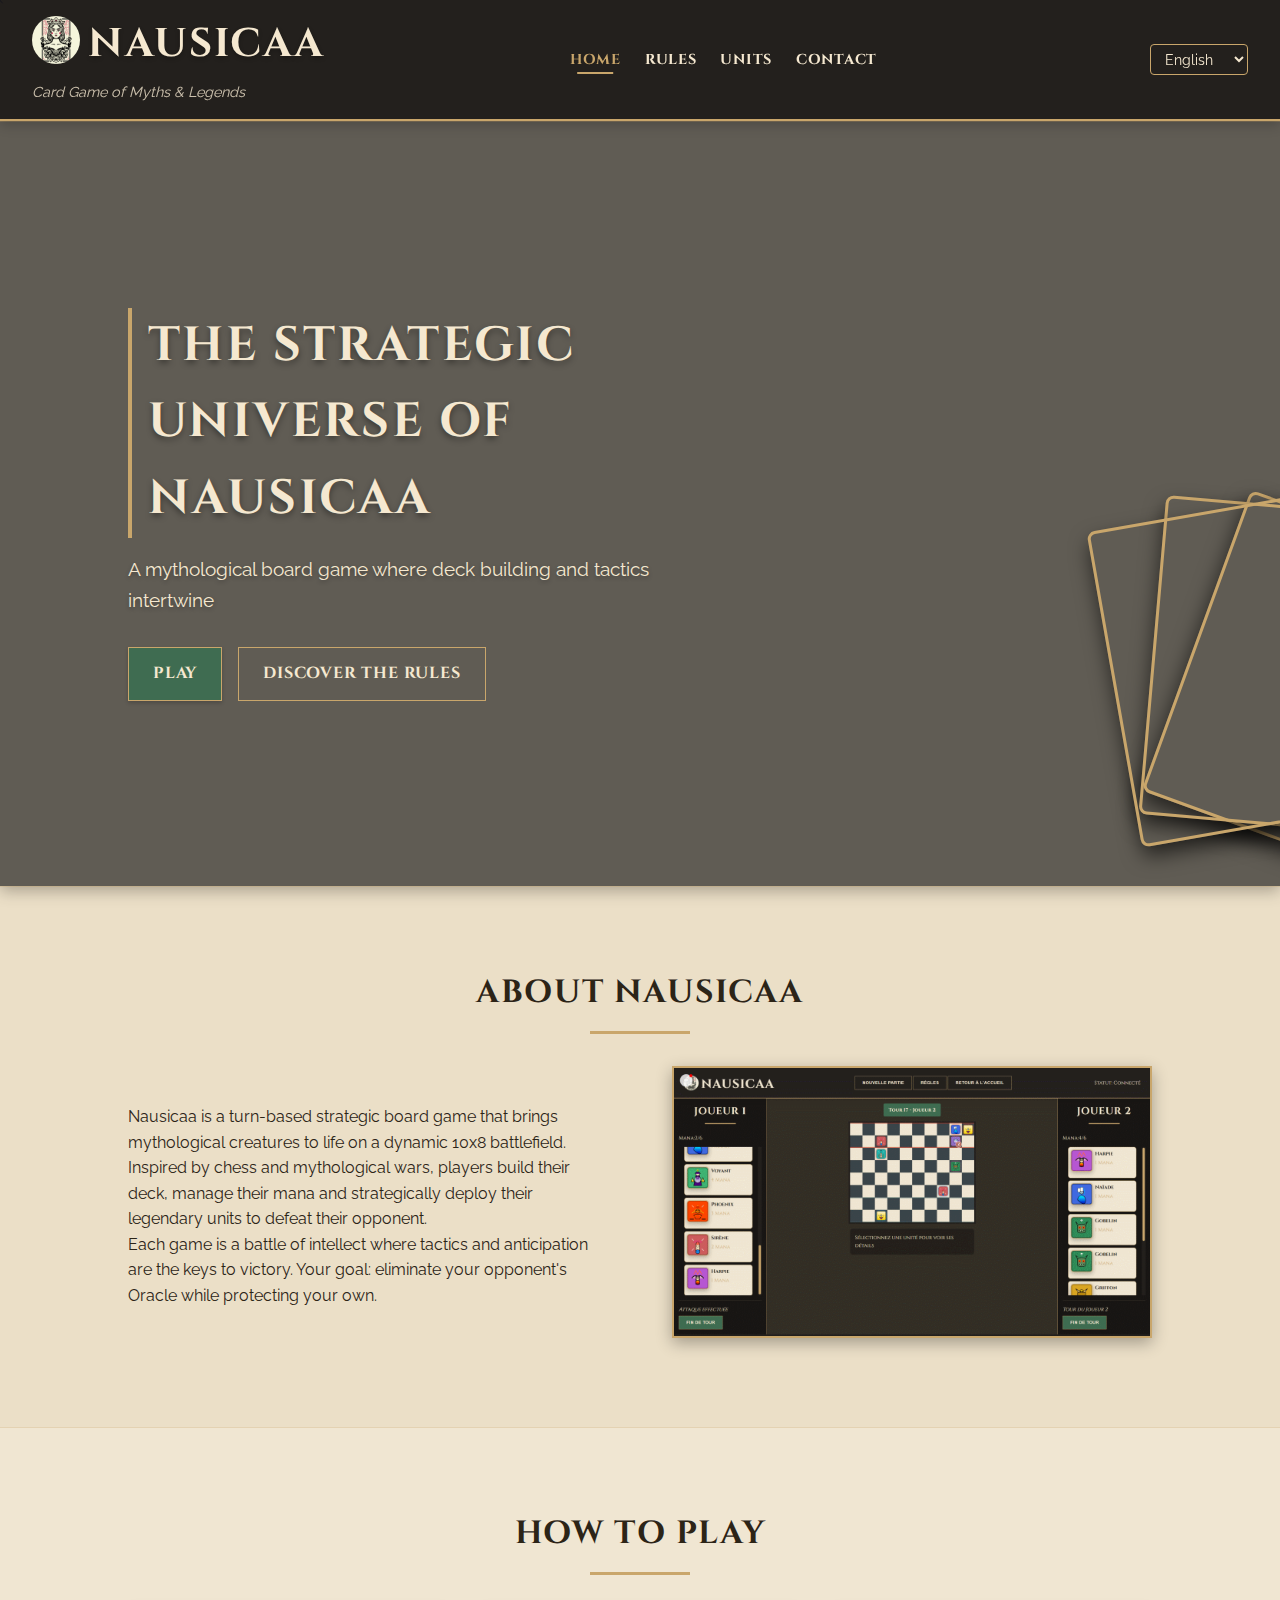
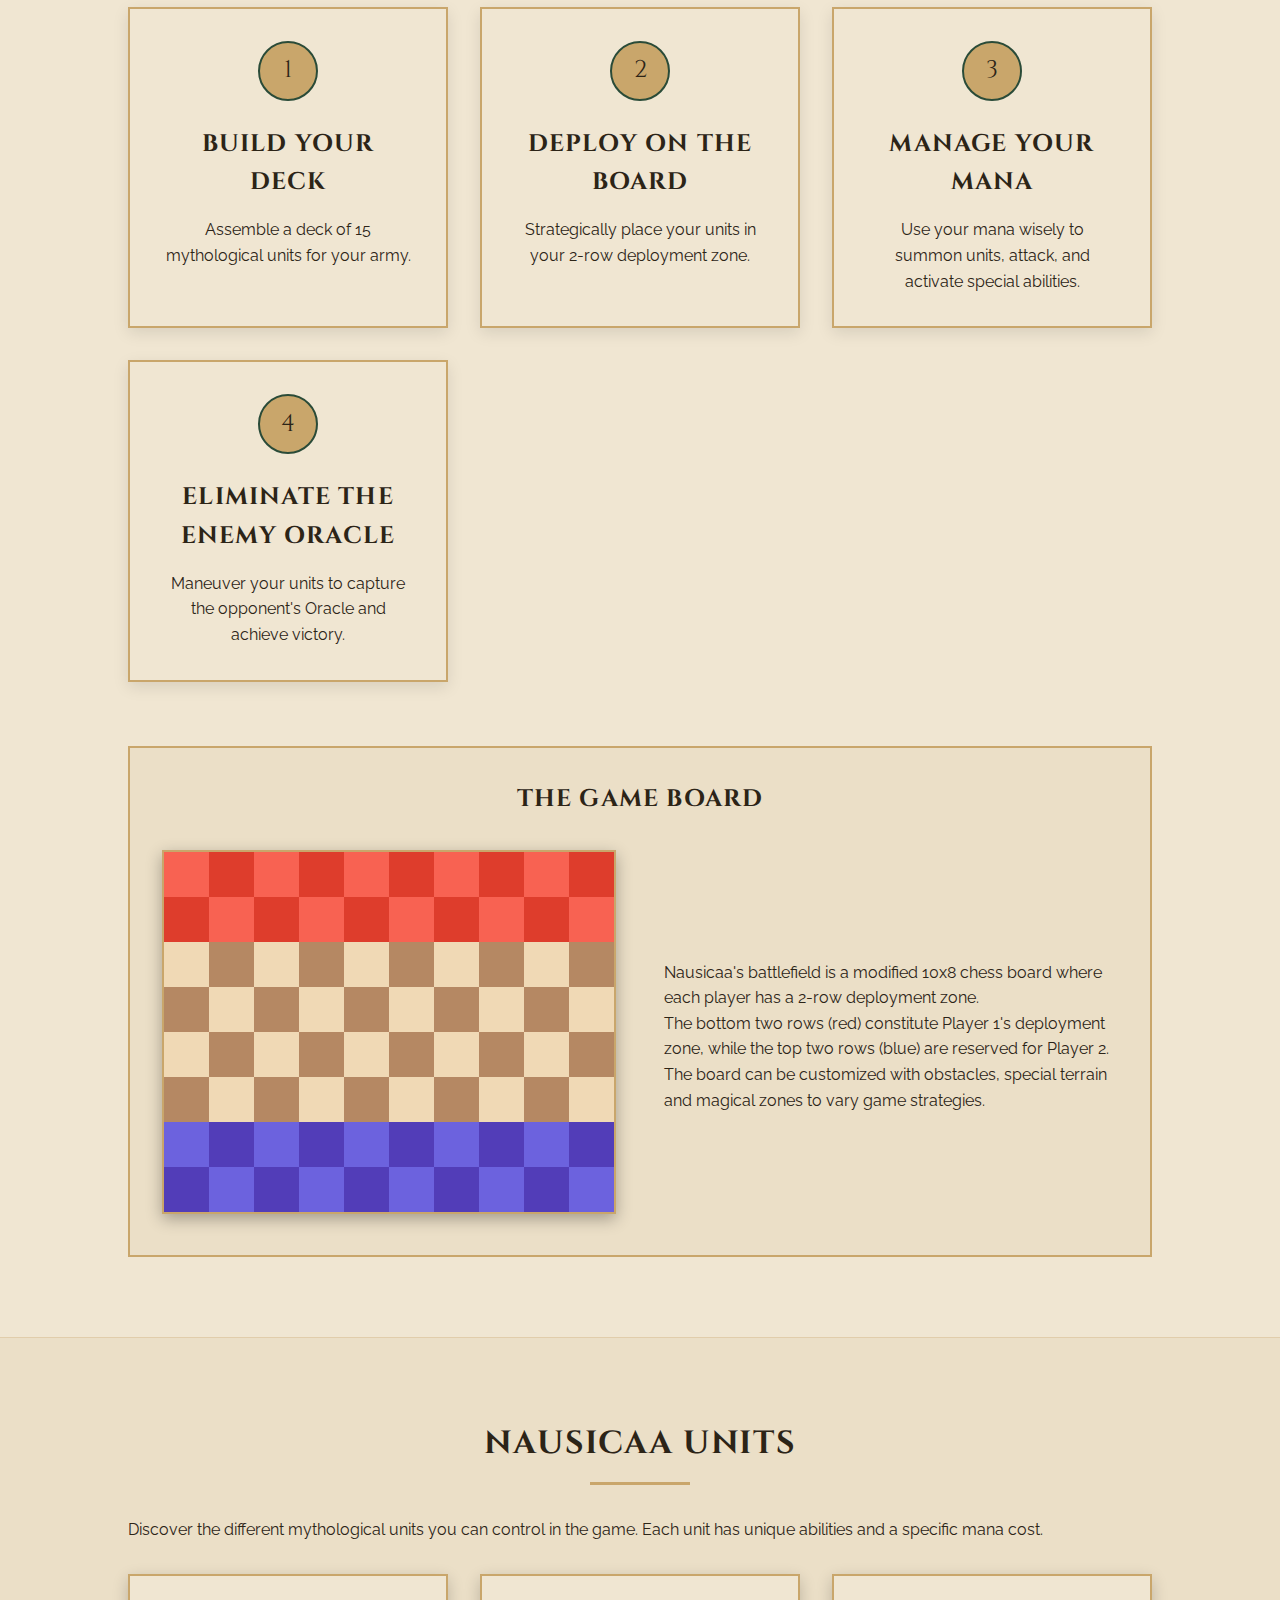
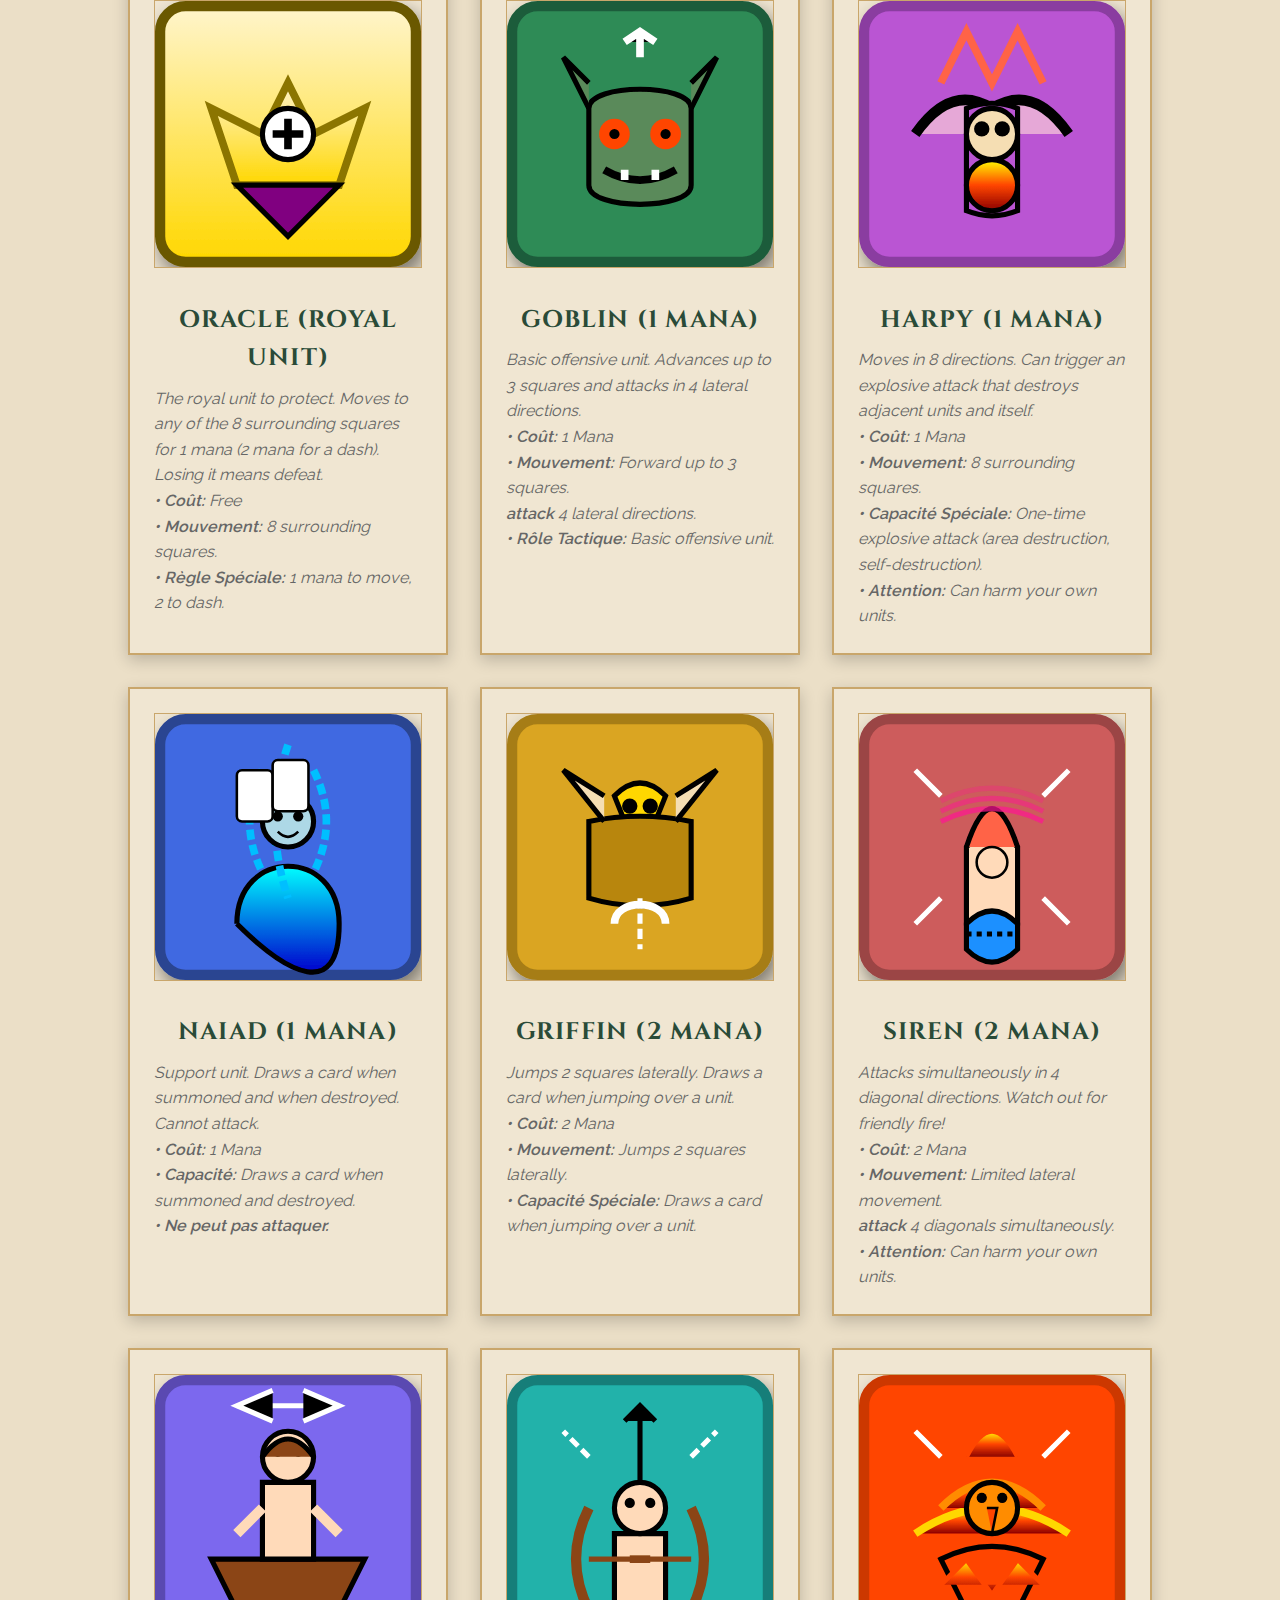
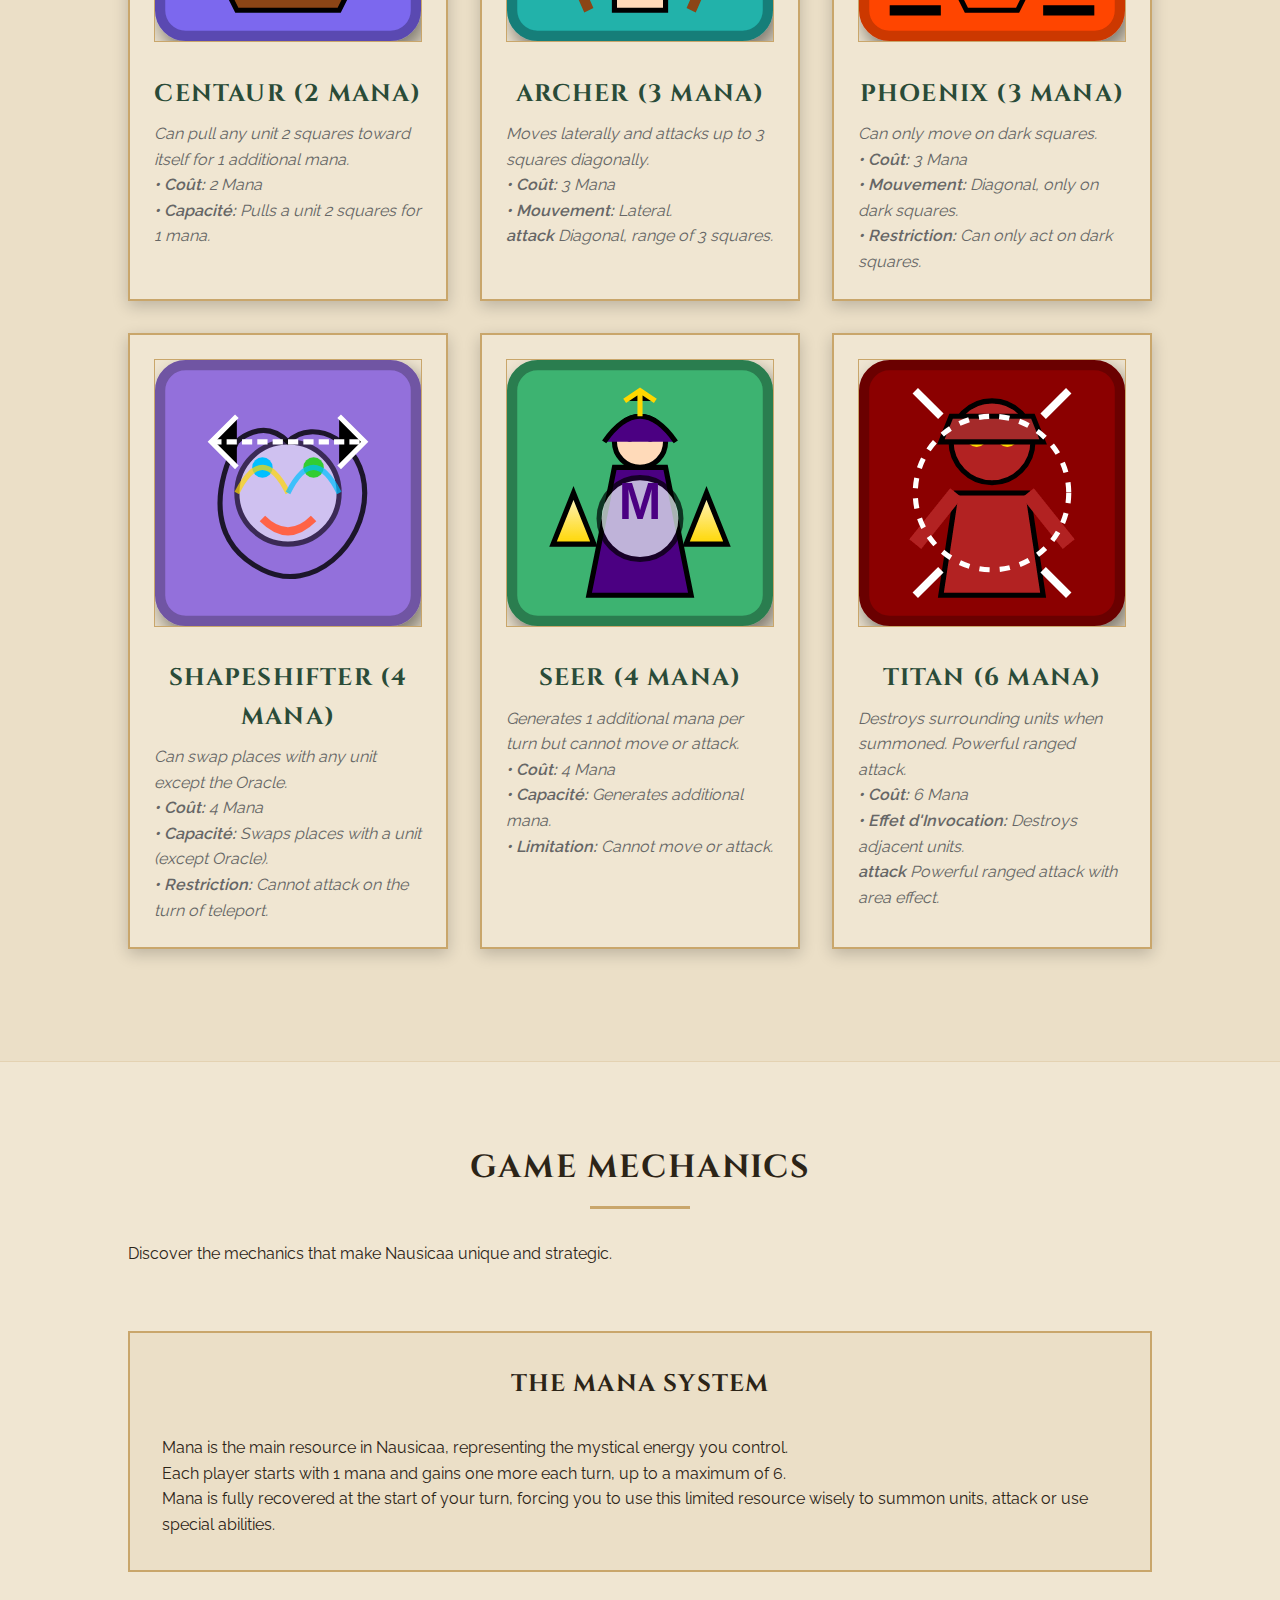
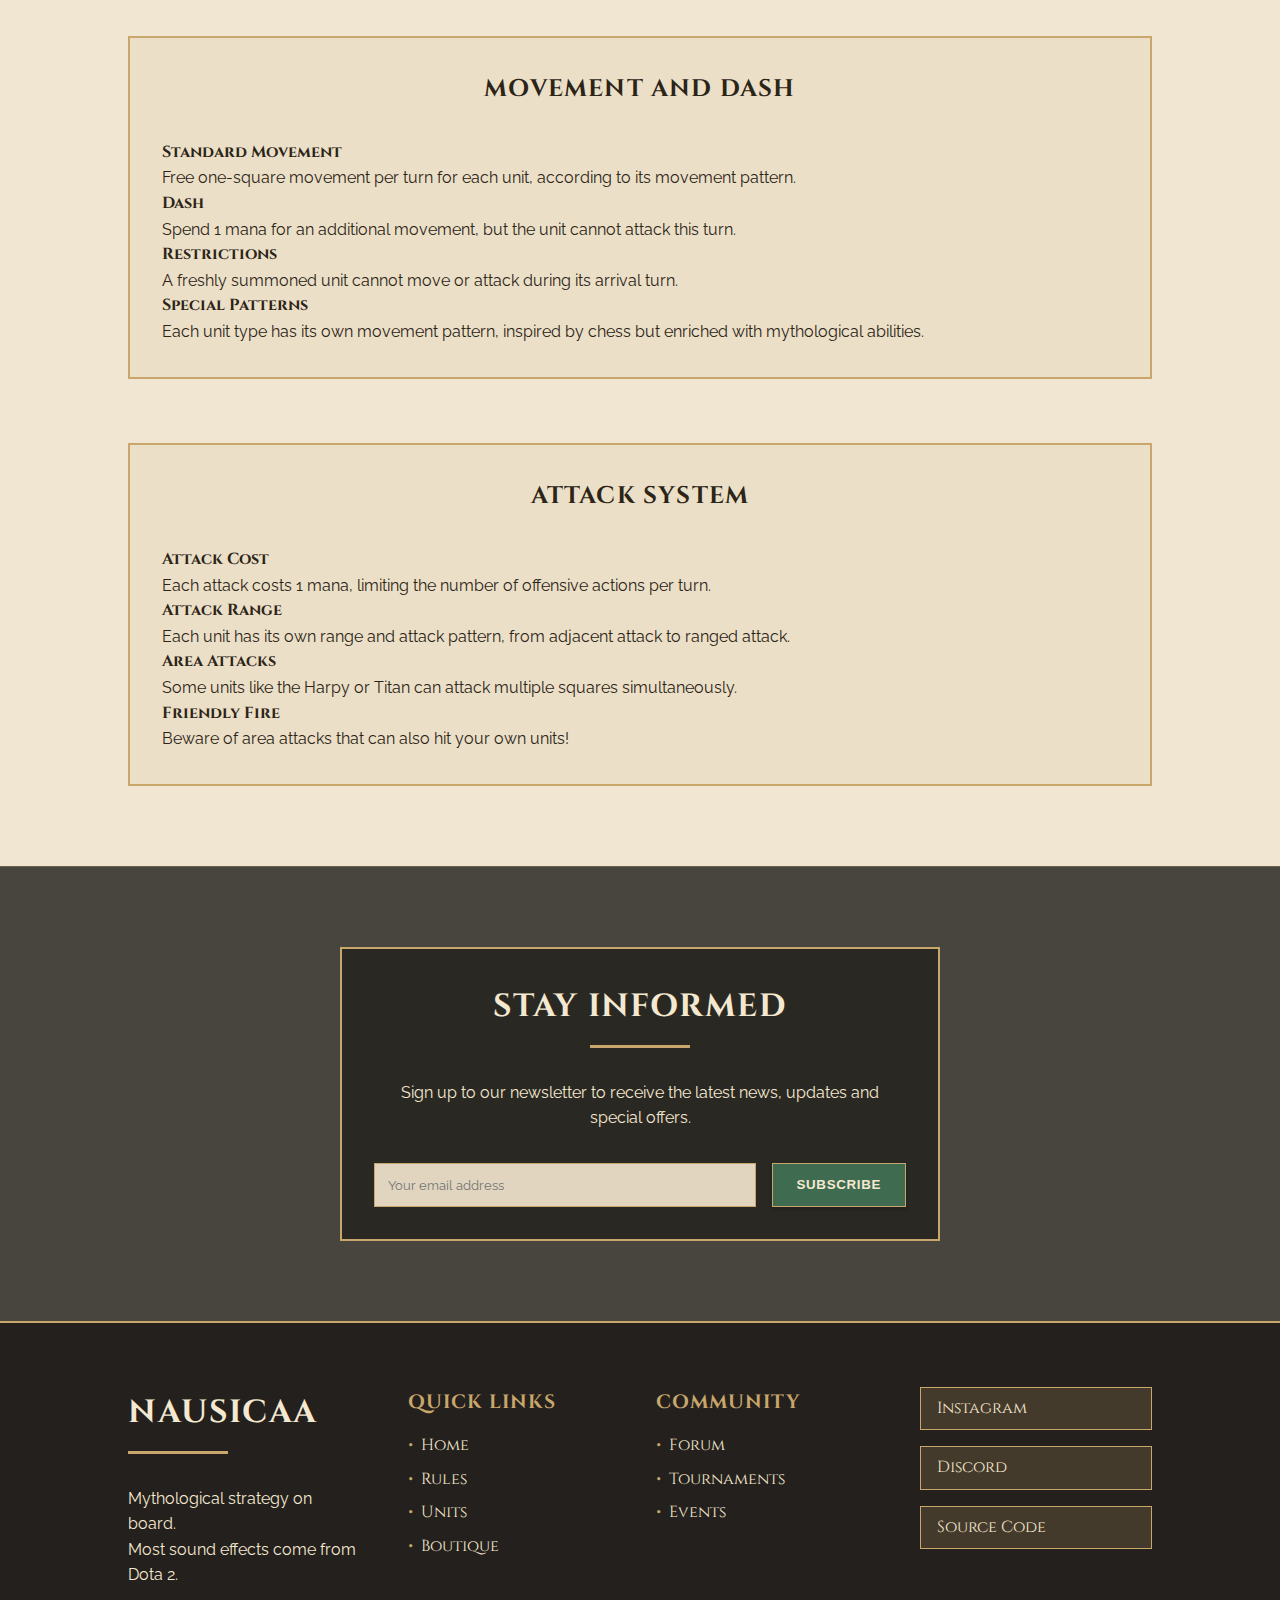
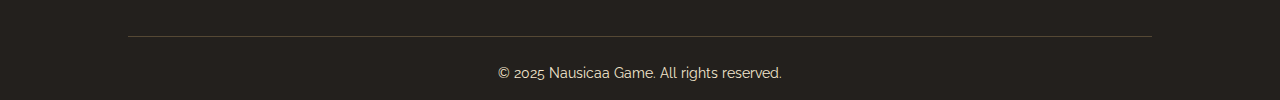
==== commit 19f5d483: "Made the fonts local" ====
--- a/index.html
+++ b/index.html
@@ -7,7 +7,8 @@
     <link rel="stylesheet" href="css/style.css">
     <link rel="preconnect" href="https://fonts.googleapis.com">
     <link rel="preconnect" href="https://fonts.gstatic.com" crossorigin>
-    <link href="https://fonts.googleapis.com/css2?family=Cinzel:wght@400;700&family=Raleway:wght@300;400;600&display=swap" rel="stylesheet">
+    <link rel="stylesheet" href="css/fonts.css">
+
 
     <meta name="description" content="Nausicaa est un jeu de plateau stratégique mythologique." data-i18n="meta-description">
     <meta name="keywords" content="Nausicaa, Nausicaa game, jeu de plateau, stratégie, mythologie, deck building, cartes, unités mythologiques" data-i18n="meta-keywords">
--- a/css/style.css
+++ b/css/style.css
@@ -38,7 +38,6 @@
     font-family: 'Cinzel', 'Times New Roman', serif;
     color: var(--text-dark);
     background-color: var(--background-light);
-    background-image: url('https://www.transparenttextures.com/patterns/parchment.png');
     line-height: 1.6;
 }
 
--- a/css/fonts.css
+++ b/css/fonts.css
@@ -0,0 +1,171 @@
+/* latin-ext */
+@font-face {
+    font-family: 'Cinzel';
+    font-style: normal;
+    font-weight: 400;
+    font-display: swap;
+    src: url("/assets/fonts/8vIJ7ww63mVu7gt7-GT7LEc.woff2") format('woff2');
+    unicode-range: U+0100-02BA, U+02BD-02C5, U+02C7-02CC, U+02CE-02D7, U+02DD-02FF, U+0304, U+0308, U+0329, U+1D00-1DBF, U+1E00-1E9F, U+1EF2-1EFF, U+2020, U+20A0-20AB, U+20AD-20C0, U+2113, U+2C60-2C7F, U+A720-A7FF;
+  }
+  /* latin */
+  @font-face {
+    font-family: 'Cinzel';
+    font-style: normal;
+    font-weight: 400;
+    font-display: swap;
+    src: url("/assets/fonts/8vIJ7ww63mVu7gt79mT7.woff2") format('woff2');
+    unicode-range: U+0000-00FF, U+0131, U+0152-0153, U+02BB-02BC, U+02C6, U+02DA, U+02DC, U+0304, U+0308, U+0329, U+2000-206F, U+20AC, U+2122, U+2191, U+2193, U+2212, U+2215, U+FEFF, U+FFFD;
+  }
+  /* latin-ext */
+  @font-face {
+    font-family: 'Cinzel';
+    font-style: normal;
+    font-weight: 700;
+    font-display: swap;
+    src: url("/assets/fonts/8vIJ7ww63mVu7gt7-GT7LEc.woff2") format('woff2');
+    unicode-range: U+0100-02BA, U+02BD-02C5, U+02C7-02CC, U+02CE-02D7, U+02DD-02FF, U+0304, U+0308, U+0329, U+1D00-1DBF, U+1E00-1E9F, U+1EF2-1EFF, U+2020, U+20A0-20AB, U+20AD-20C0, U+2113, U+2C60-2C7F, U+A720-A7FF;
+  }
+  /* latin */
+  @font-face {
+    font-family: 'Cinzel';
+    font-style: normal;
+    font-weight: 700;
+    font-display: swap;
+    src: url("/assets/fonts/8vIJ7ww63mVu7gt79mT7.woff2") format('woff2');
+    unicode-range: U+0000-00FF, U+0131, U+0152-0153, U+02BB-02BC, U+02C6, U+02DA, U+02DC, U+0304, U+0308, U+0329, U+2000-206F, U+20AC, U+2122, U+2191, U+2193, U+2212, U+2215, U+FEFF, U+FFFD;
+  }
+  /* cyrillic-ext */
+  @font-face {
+    font-family: 'Raleway';
+    font-style: normal;
+    font-weight: 300;
+    font-display: swap;
+    src: url("/assets/fonts/1Ptug8zYS_SKggPNyCAIT5lu.woff2") format('woff2');
+    unicode-range: U+0460-052F, U+1C80-1C8A, U+20B4, U+2DE0-2DFF, U+A640-A69F, U+FE2E-FE2F;
+  }
+  /* cyrillic */
+  @font-face {
+    font-family: 'Raleway';
+    font-style: normal;
+    font-weight: 300;
+    font-display: swap;
+    src: url("/assets/fonts/1Ptug8zYS_SKggPNyCkIT5lu.woff2") format('woff2');
+    unicode-range: U+0301, U+0400-045F, U+0490-0491, U+04B0-04B1, U+2116;
+  }
+  /* vietnamese */
+  @font-face {
+    font-family: 'Raleway';
+    font-style: normal;
+    font-weight: 300;
+    font-display: swap;
+    src: url("/assets/fonts/1Ptug8zYS_SKggPNyCIIT5lu.woff2") format('woff2');
+    unicode-range: U+0102-0103, U+0110-0111, U+0128-0129, U+0168-0169, U+01A0-01A1, U+01AF-01B0, U+0300-0301, U+0303-0304, U+0308-0309, U+0323, U+0329, U+1EA0-1EF9, U+20AB;
+  }
+  /* latin-ext */
+  @font-face {
+    font-family: 'Raleway';
+    font-style: normal;
+    font-weight: 300;
+    font-display: swap;
+    src: url("/assets/fonts/1Ptug8zYS_SKggPNyCMIT5lu.woff2") format('woff2');
+    unicode-range: U+0100-02BA, U+02BD-02C5, U+02C7-02CC, U+02CE-02D7, U+02DD-02FF, U+0304, U+0308, U+0329, U+1D00-1DBF, U+1E00-1E9F, U+1EF2-1EFF, U+2020, U+20A0-20AB, U+20AD-20C0, U+2113, U+2C60-2C7F, U+A720-A7FF;
+  }
+  /* latin */
+  @font-face {
+    font-family: 'Raleway';
+    font-style: normal;
+    font-weight: 300;
+    font-display: swap;
+    src: url("/assets/fonts/1Ptug8zYS_SKggPNyC0ITw.woff2") format('woff2');
+    unicode-range: U+0000-00FF, U+0131, U+0152-0153, U+02BB-02BC, U+02C6, U+02DA, U+02DC, U+0304, U+0308, U+0329, U+2000-206F, U+20AC, U+2122, U+2191, U+2193, U+2212, U+2215, U+FEFF, U+FFFD;
+  }
+  /* cyrillic-ext */
+  @font-face {
+    font-family: 'Raleway';
+    font-style: normal;
+    font-weight: 400;
+    font-display: swap;
+    src: url("/assets/fonts/1Ptug8zYS_SKggPNyCAIT5lu.woff2") format('woff2');
+    unicode-range: U+0460-052F, U+1C80-1C8A, U+20B4, U+2DE0-2DFF, U+A640-A69F, U+FE2E-FE2F;
+  }
+  /* cyrillic */
+  @font-face {
+    font-family: 'Raleway';
+    font-style: normal;
+    font-weight: 400;
+    font-display: swap;
+    src: url("/assets/fonts/1Ptug8zYS_SKggPNyCkIT5lu.woff2") format('woff2');
+    unicode-range: U+0301, U+0400-045F, U+0490-0491, U+04B0-04B1, U+2116;
+  }
+  /* vietnamese */
+  @font-face {
+    font-family: 'Raleway';
+    font-style: normal;
+    font-weight: 400;
+    font-display: swap;
+    src: url("/assets/fonts/1Ptug8zYS_SKggPNyCIIT5lu.woff2") format('woff2');
+    unicode-range: U+0102-0103, U+0110-0111, U+0128-0129, U+0168-0169, U+01A0-01A1, U+01AF-01B0, U+0300-0301, U+0303-0304, U+0308-0309, U+0323, U+0329, U+1EA0-1EF9, U+20AB;
+  }
+  /* latin-ext */
+  @font-face {
+    font-family: 'Raleway';
+    font-style: normal;
+    font-weight: 400;
+    font-display: swap;
+    src: url("/assets/fonts/1Ptug8zYS_SKggPNyCMIT5lu.woff2") format('woff2');
+    unicode-range: U+0100-02BA, U+02BD-02C5, U+02C7-02CC, U+02CE-02D7, U+02DD-02FF, U+0304, U+0308, U+0329, U+1D00-1DBF, U+1E00-1E9F, U+1EF2-1EFF, U+2020, U+20A0-20AB, U+20AD-20C0, U+2113, U+2C60-2C7F, U+A720-A7FF;
+  }
+  /* latin */
+  @font-face {
+    font-family: 'Raleway';
+    font-style: normal;
+    font-weight: 400;
+    font-display: swap;
+    src: url("/assets/fonts/1Ptug8zYS_SKggPNyC0ITw.woff2") format('woff2');
+    unicode-range: U+0000-00FF, U+0131, U+0152-0153, U+02BB-02BC, U+02C6, U+02DA, U+02DC, U+0304, U+0308, U+0329, U+2000-206F, U+20AC, U+2122, U+2191, U+2193, U+2212, U+2215, U+FEFF, U+FFFD;
+  }
+  /* cyrillic-ext */
+  @font-face {
+    font-family: 'Raleway';
+    font-style: normal;
+    font-weight: 600;
+    font-display: swap;
+    src: url("/assets/fonts/1Ptug8zYS_SKggPNyCAIT5lu.woff2") format('woff2');
+    unicode-range: U+0460-052F, U+1C80-1C8A, U+20B4, U+2DE0-2DFF, U+A640-A69F, U+FE2E-FE2F;
+  }
+  /* cyrillic */
+  @font-face {
+    font-family: 'Raleway';
+    font-style: normal;
+    font-weight: 600;
+    font-display: swap;
+    src: url("/assets/fonts/1Ptug8zYS_SKggPNyCkIT5lu.woff2") format('woff2');
+    unicode-range: U+0301, U+0400-045F, U+0490-0491, U+04B0-04B1, U+2116;
+  }
+  /* vietnamese */
+  @font-face {
+    font-family: 'Raleway';
+    font-style: normal;
+    font-weight: 600;
+    font-display: swap;
+    src: url("/assets/fonts/1Ptug8zYS_SKggPNyCIIT5lu.woff2") format('woff2');
+    unicode-range: U+0102-0103, U+0110-0111, U+0128-0129, U+0168-0169, U+01A0-01A1, U+01AF-01B0, U+0300-0301, U+0303-0304, U+0308-0309, U+0323, U+0329, U+1EA0-1EF9, U+20AB;
+  }
+  /* latin-ext */
+  @font-face {
+    font-family: 'Raleway';
+    font-style: normal;
+    font-weight: 600;
+    font-display: swap;
+    src: url("/assets/fonts/1Ptug8zYS_SKggPNyCMIT5lu.woff2") format('woff2');
+    unicode-range: U+0100-02BA, U+02BD-02C5, U+02C7-02CC, U+02CE-02D7, U+02DD-02FF, U+0304, U+0308, U+0329, U+1D00-1DBF, U+1E00-1E9F, U+1EF2-1EFF, U+2020, U+20A0-20AB, U+20AD-20C0, U+2113, U+2C60-2C7F, U+A720-A7FF;
+  }
+  /* latin */
+  @font-face {
+    font-family: 'Raleway';
+    font-style: normal;
+    font-weight: 600;
+    font-display: swap;
+    src: url("/assets/fonts/1Ptug8zYS_SKggPNyC0ITw.woff2") format('woff2');
+    unicode-range: U+0000-00FF, U+0131, U+0152-0153, U+02BB-02BC, U+02C6, U+02DA, U+02DC, U+0304, U+0308, U+0329, U+2000-206F, U+20AC, U+2122, U+2191, U+2193, U+2212, U+2215, U+FEFF, U+FFFD;
+  }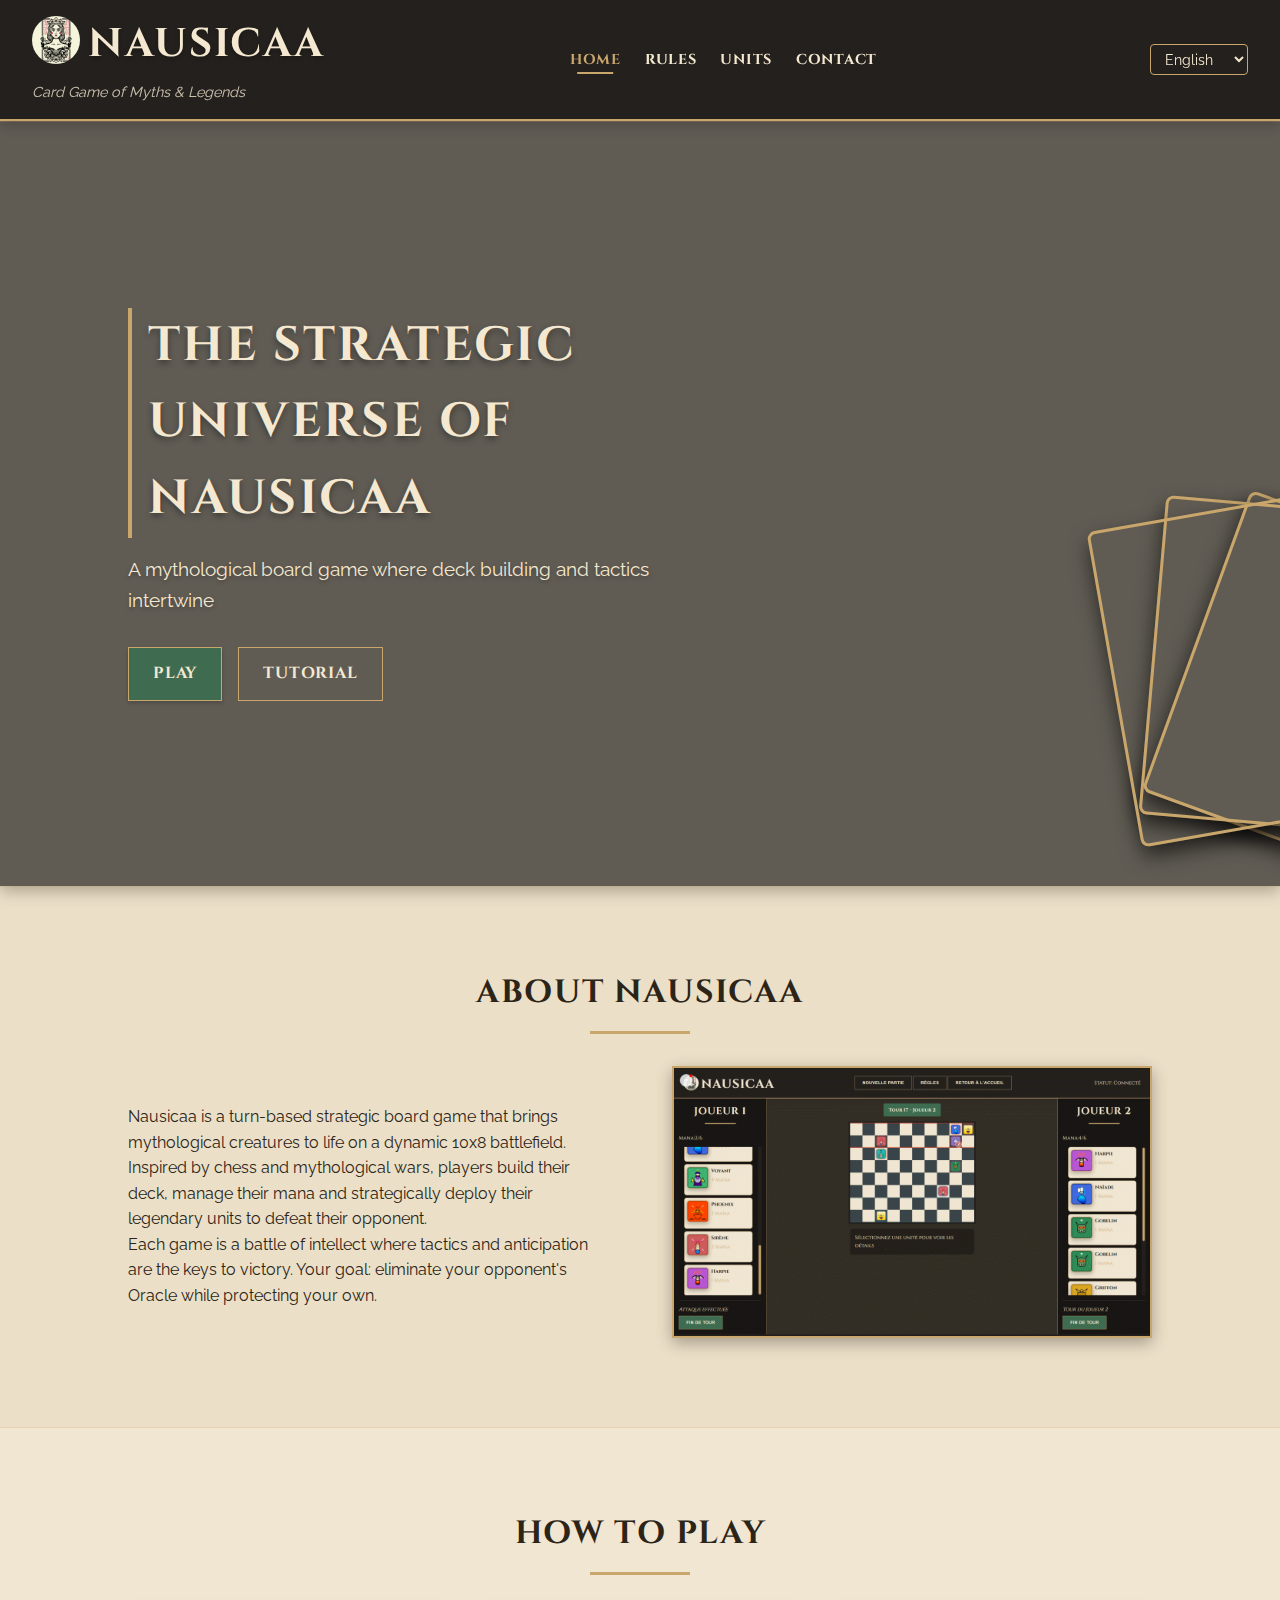
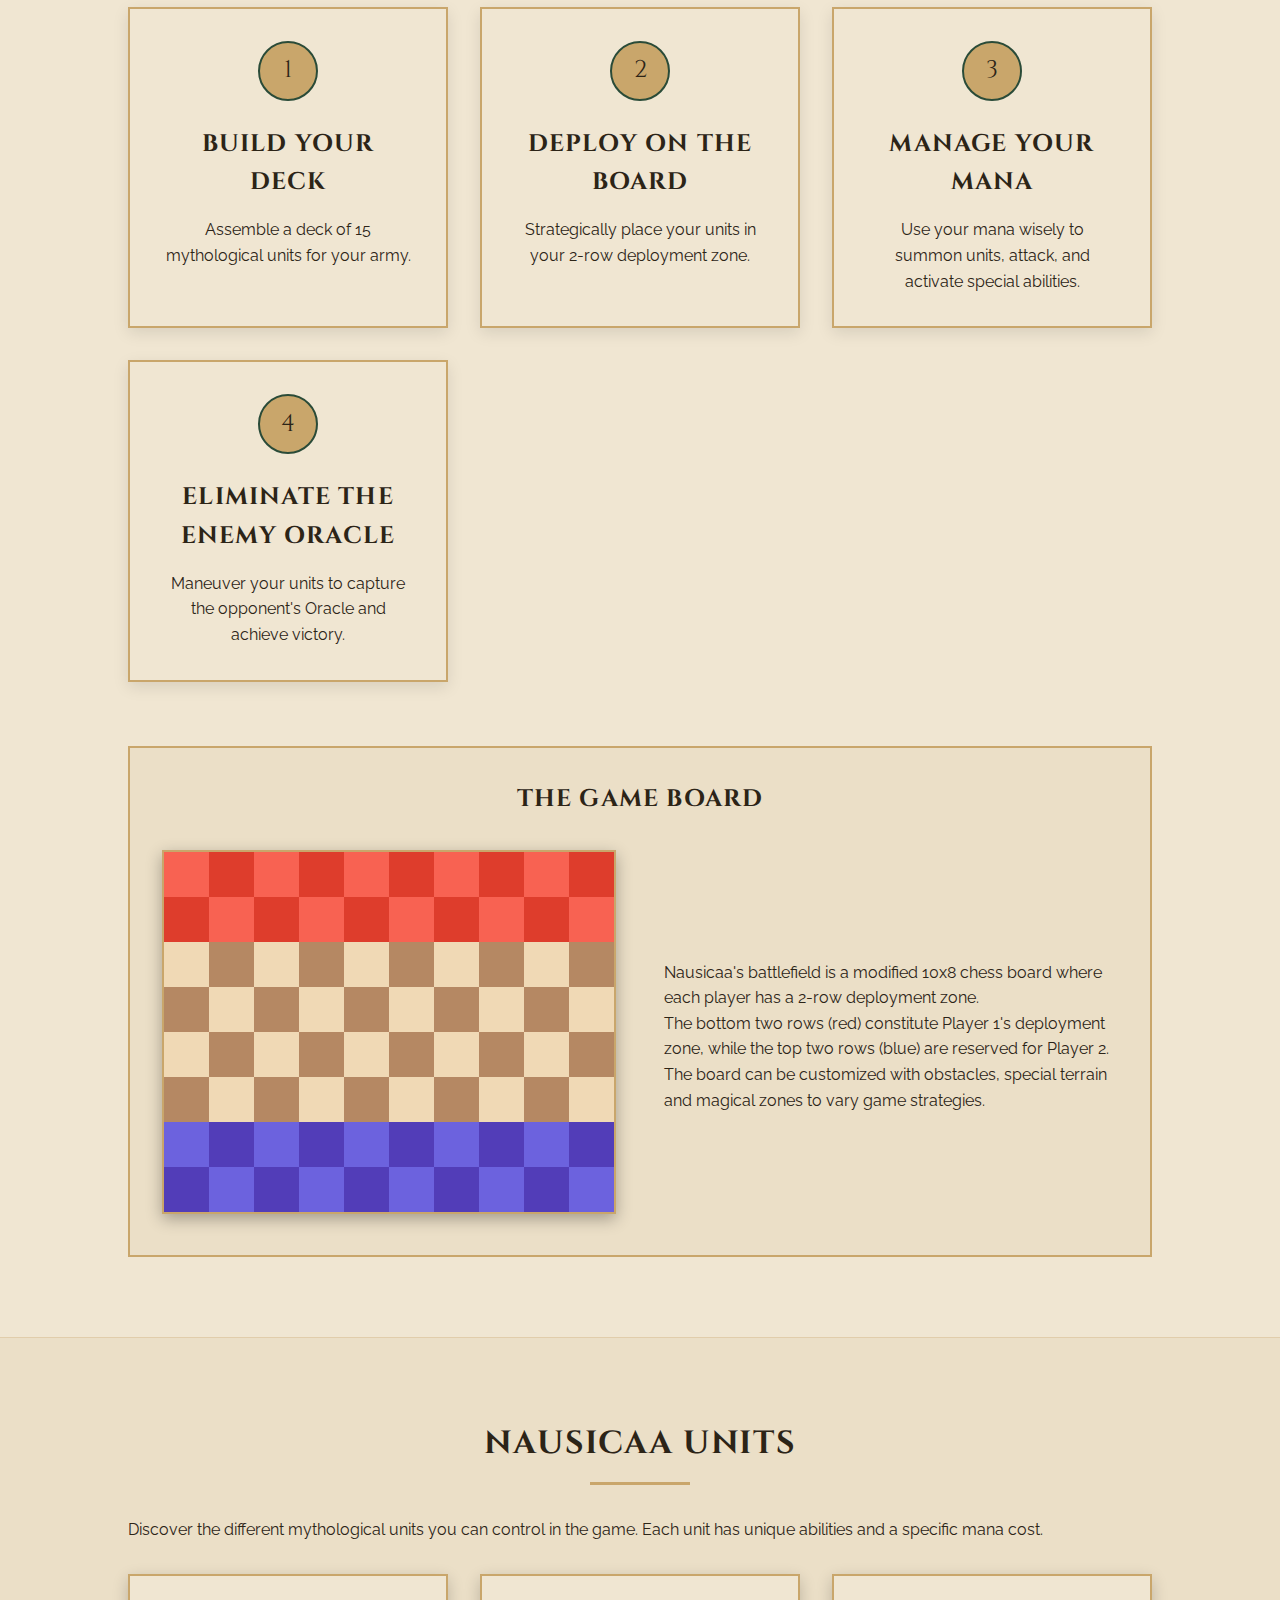
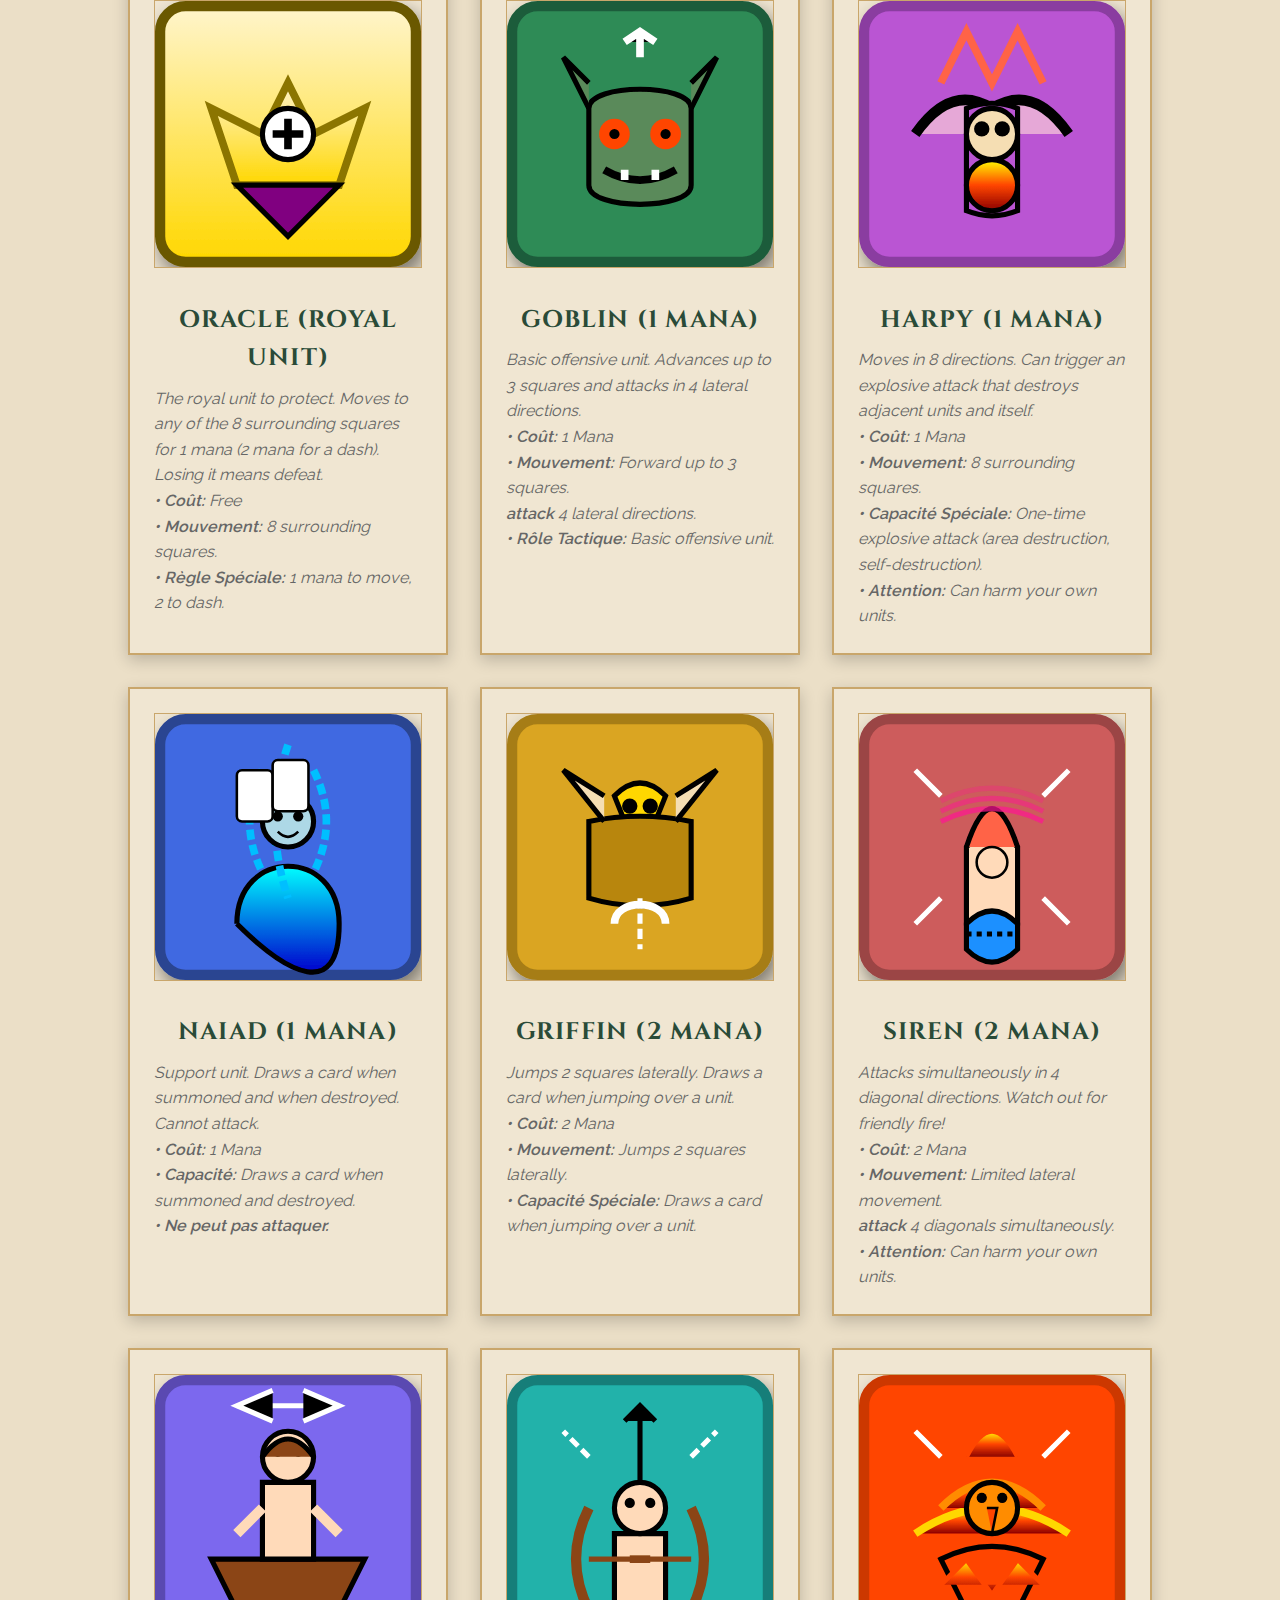
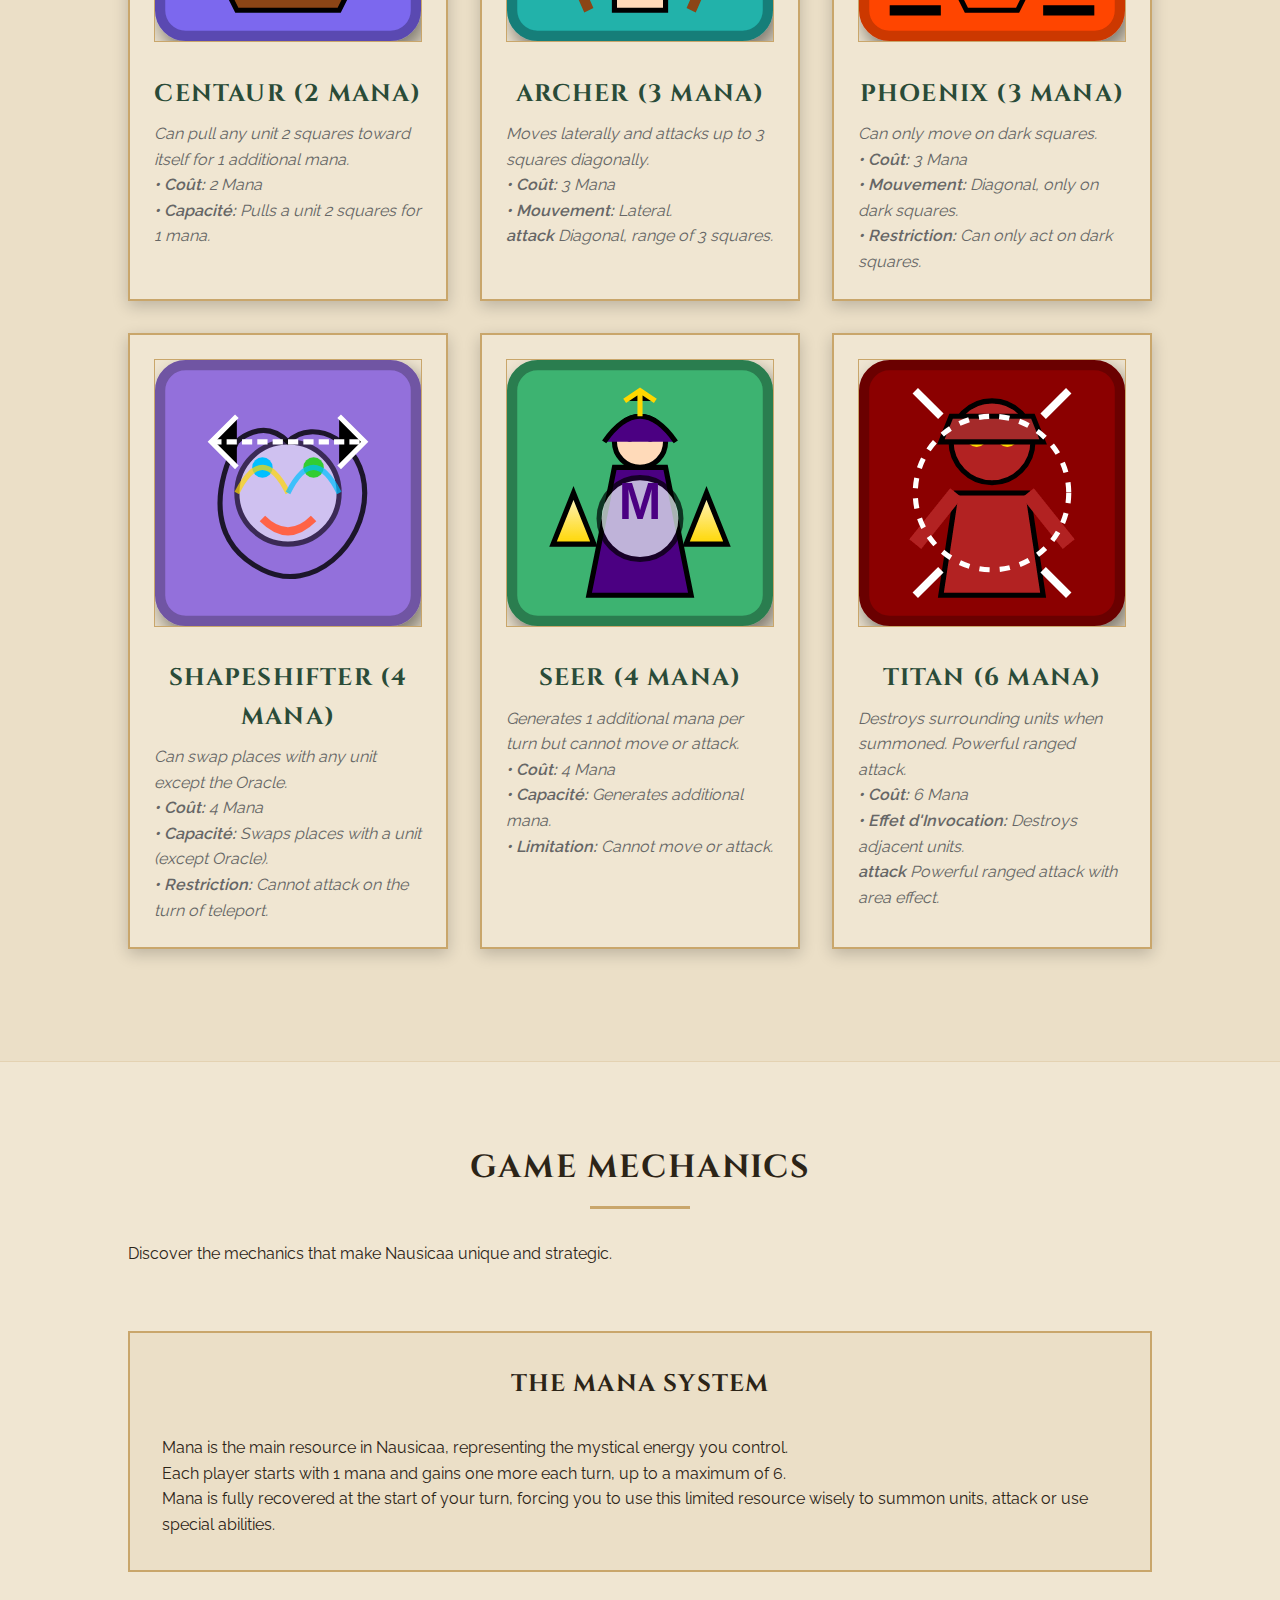
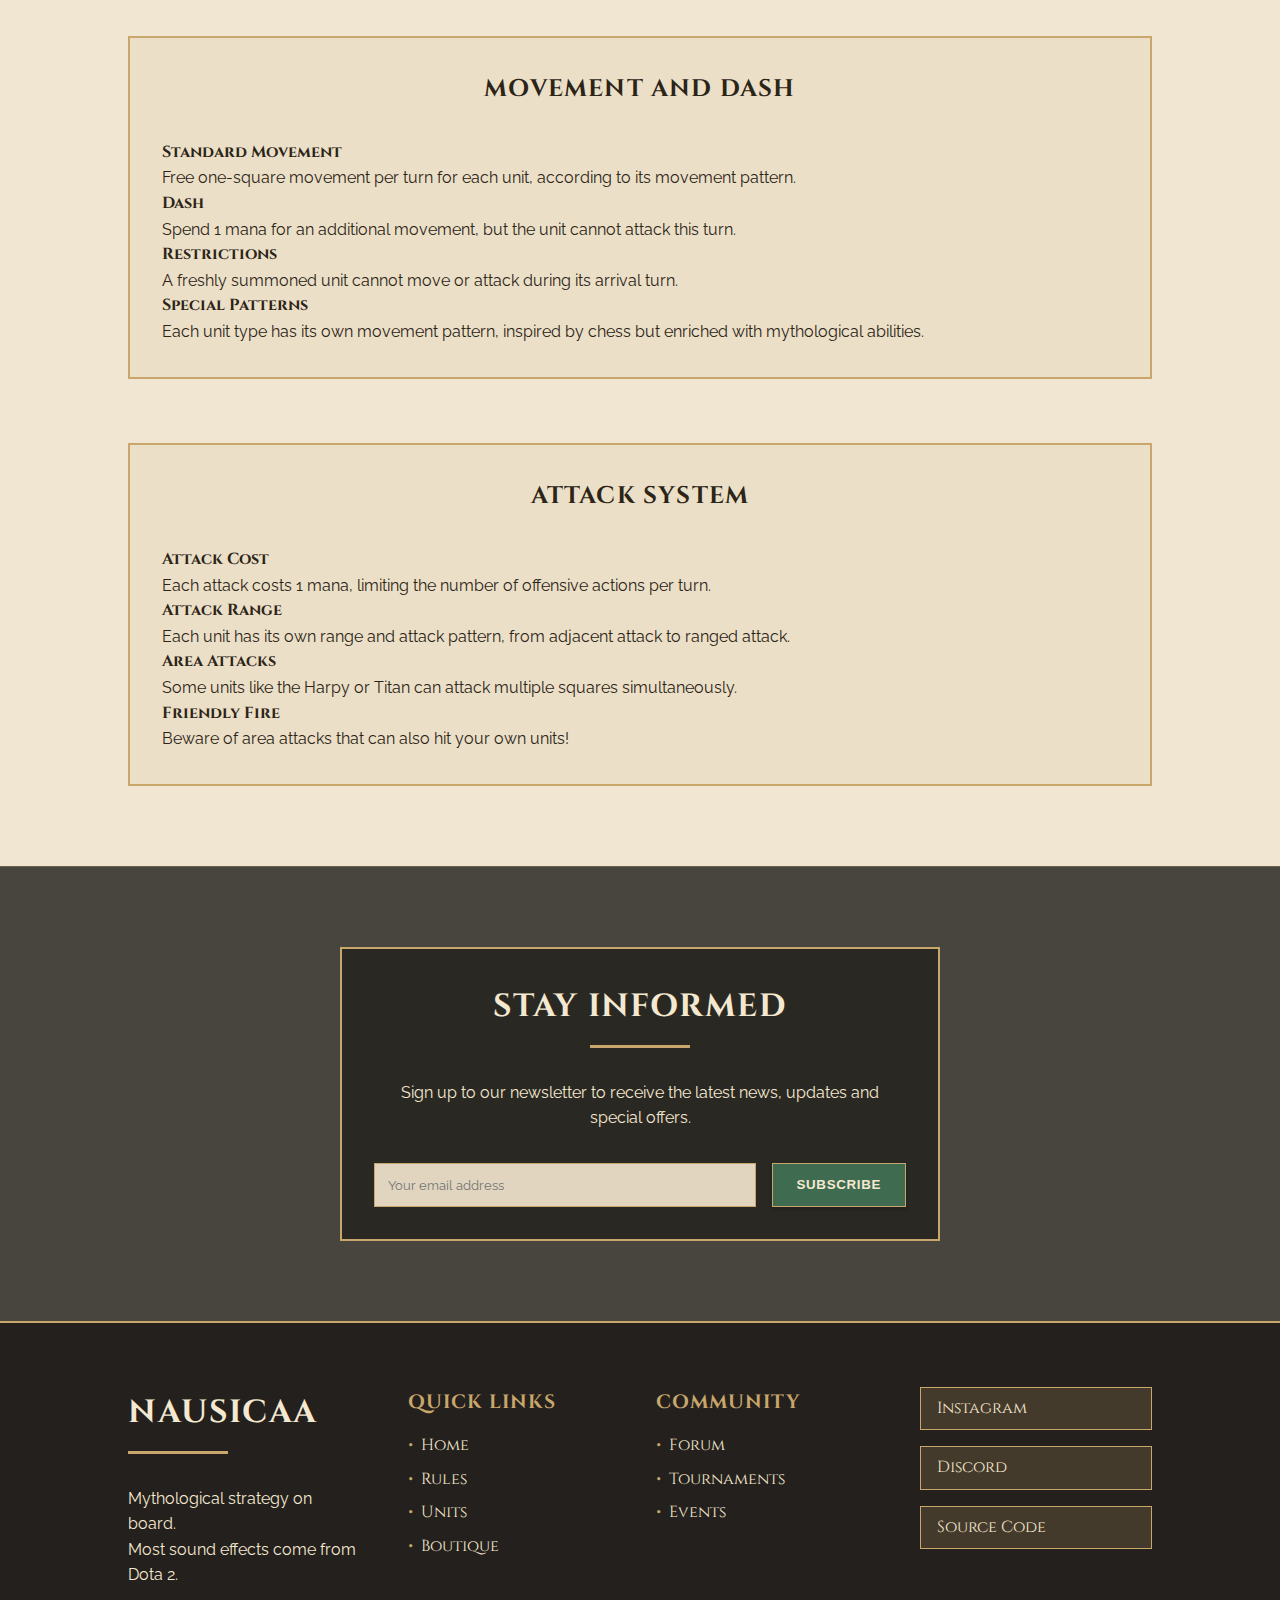
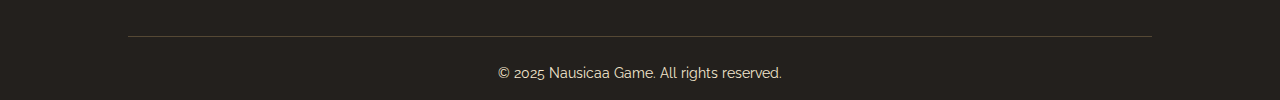
==== commit e9f47772: "Added tutorial mode and fixed some bugs" ====
--- a/index.html
+++ b/index.html
@@ -90,7 +90,7 @@
                 <div class="cta-buttons">
                     <a onclick="play()" class="btn primary" data-i18n="play">JOUER</a>
                     <!-- <a href="./app?p2p=true" class="btn primary">EN LIGNE</a> -->
-                    <a href="#how-to-play" class="btn secondary" data-i18n="discover-rules">Découvrir les règles</a>
+                    <a onclick="playDemo()" class="btn secondary" data-i18n="discover-rules">DIDACTICIEL</a>
                 </div>
             </div>
             <div class="hero-cards">
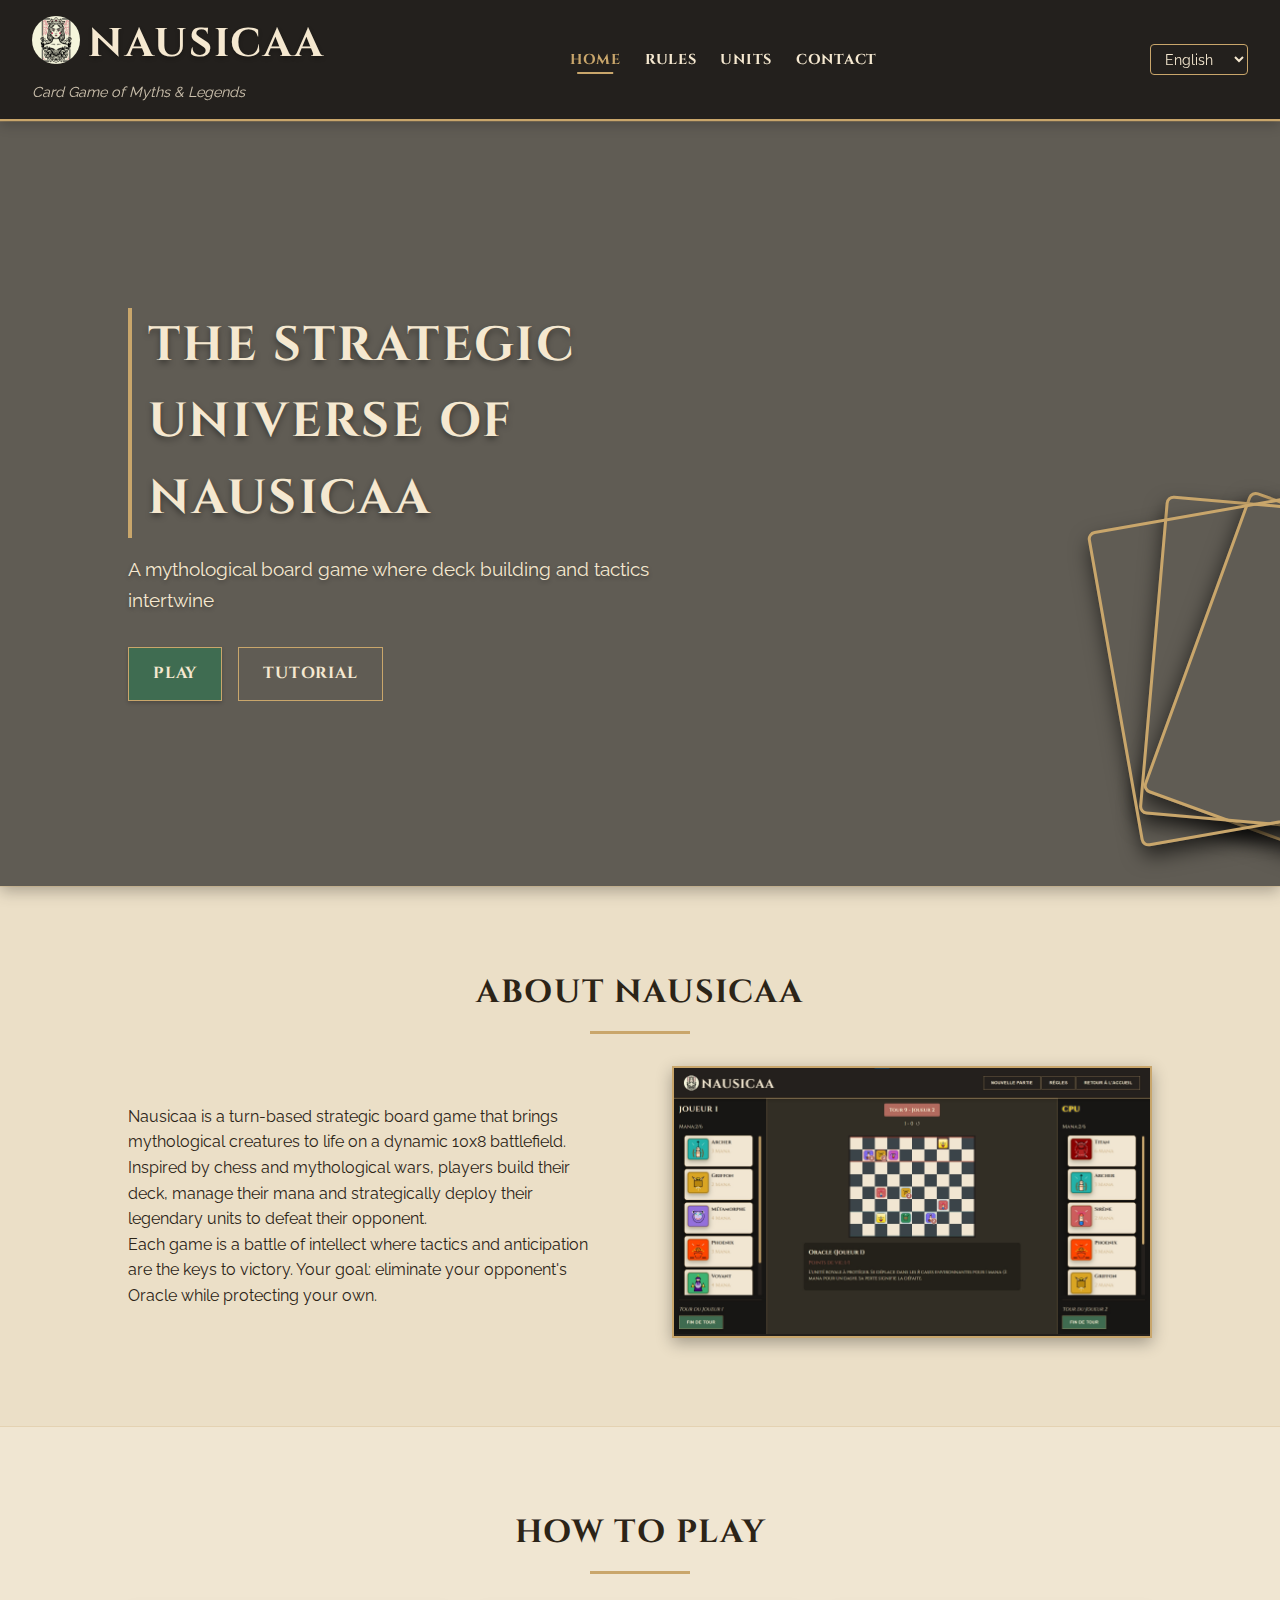
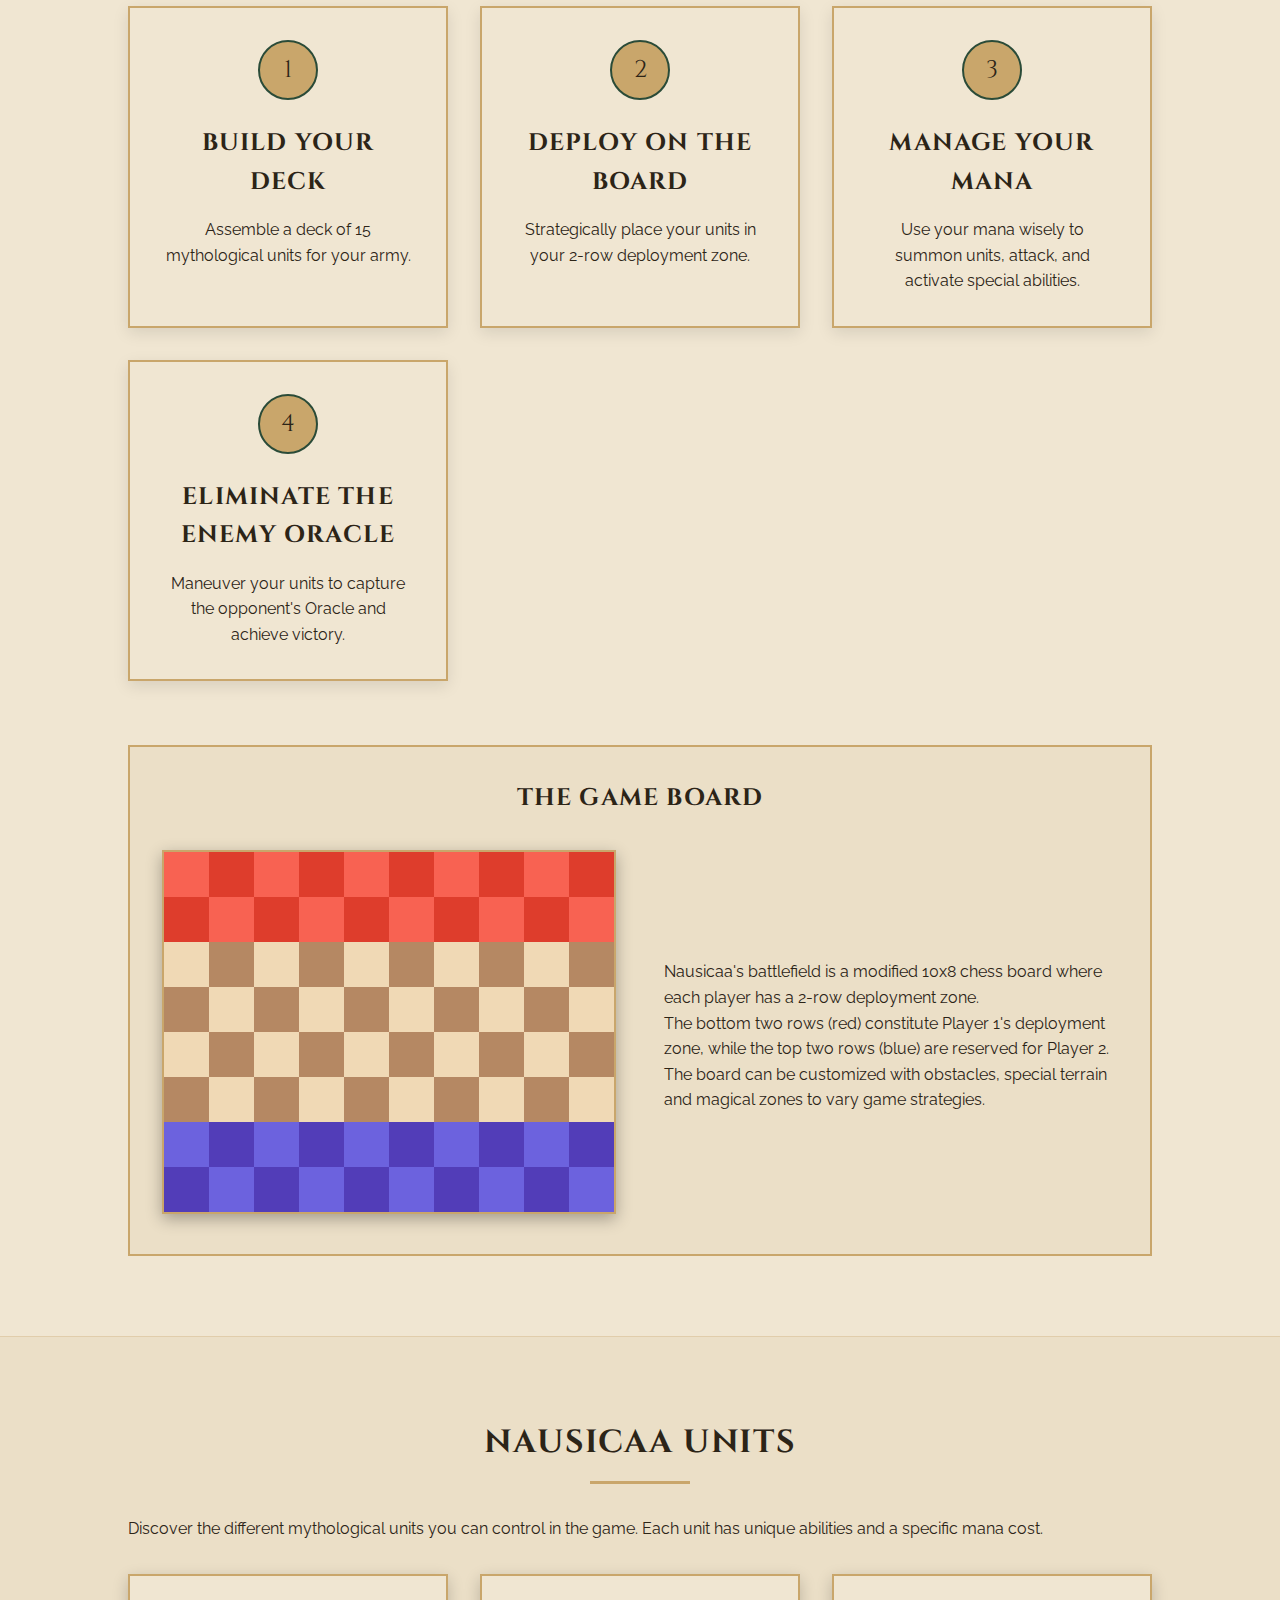
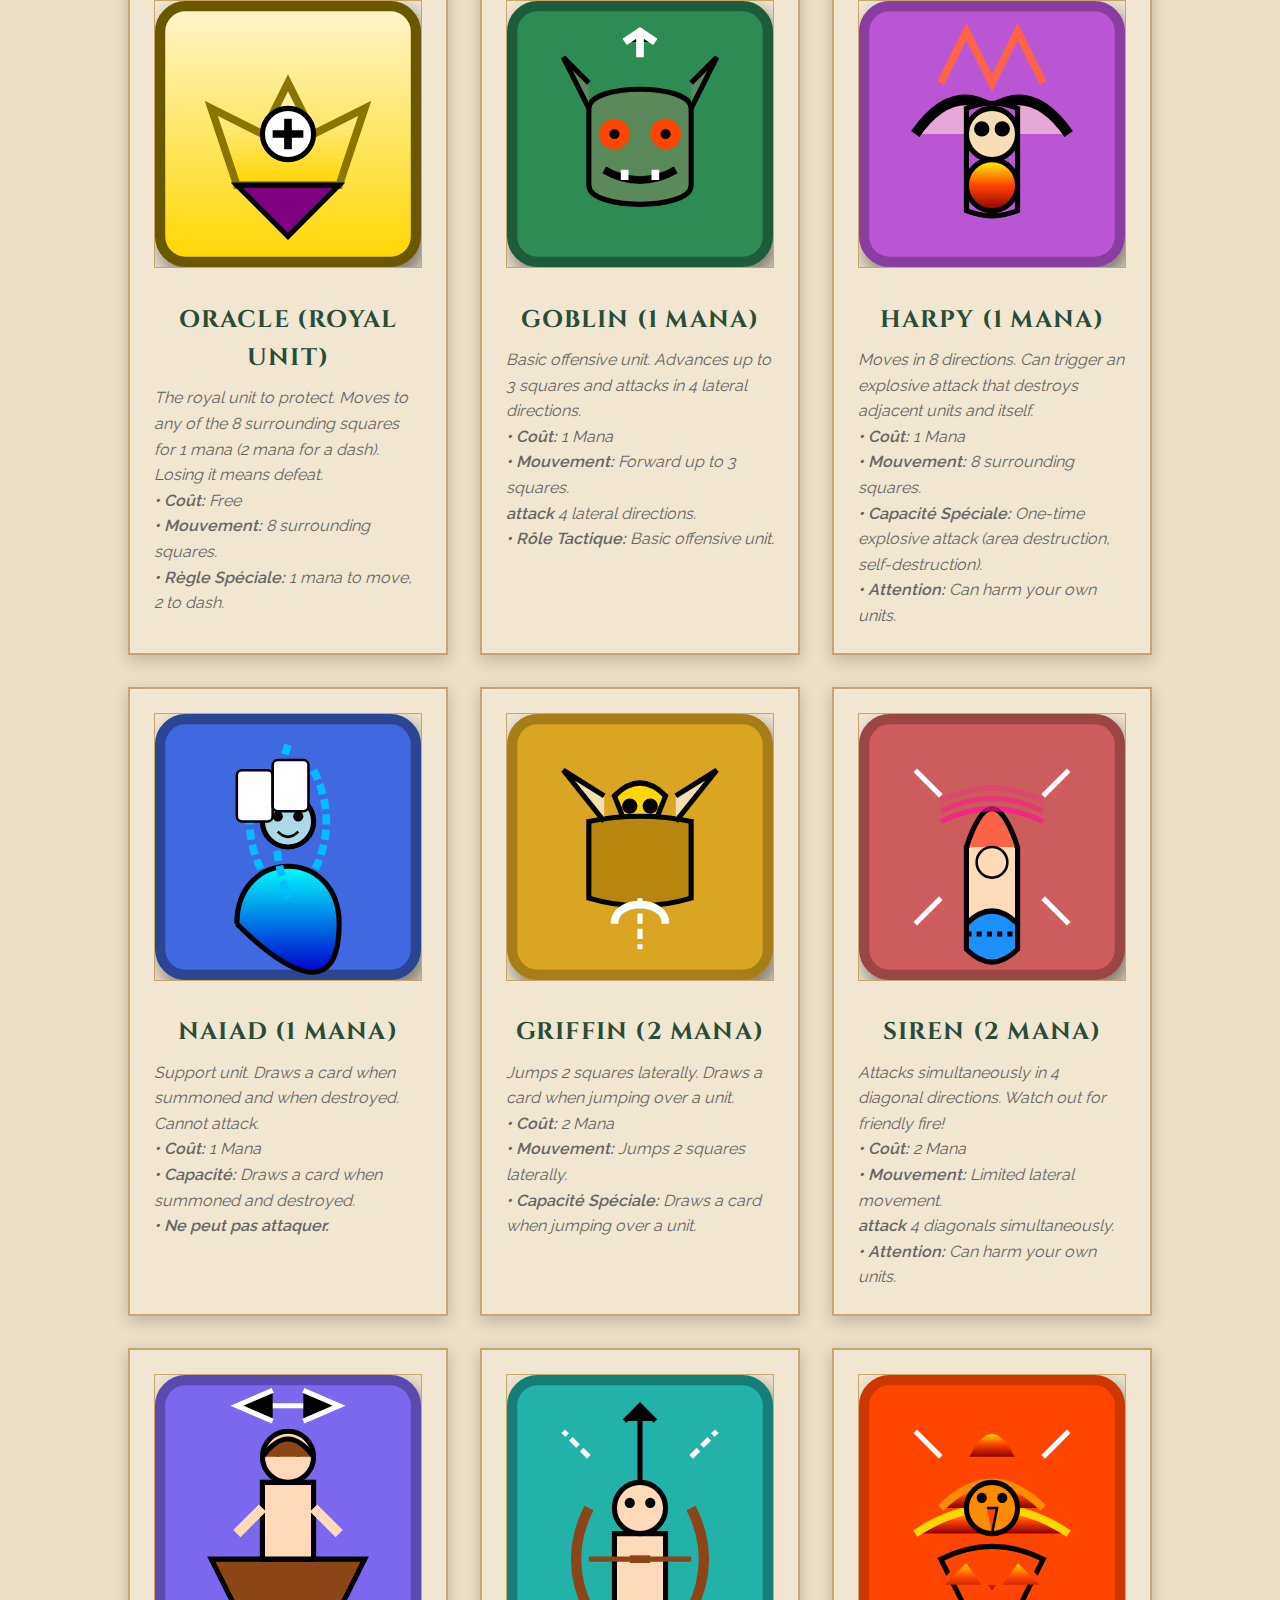
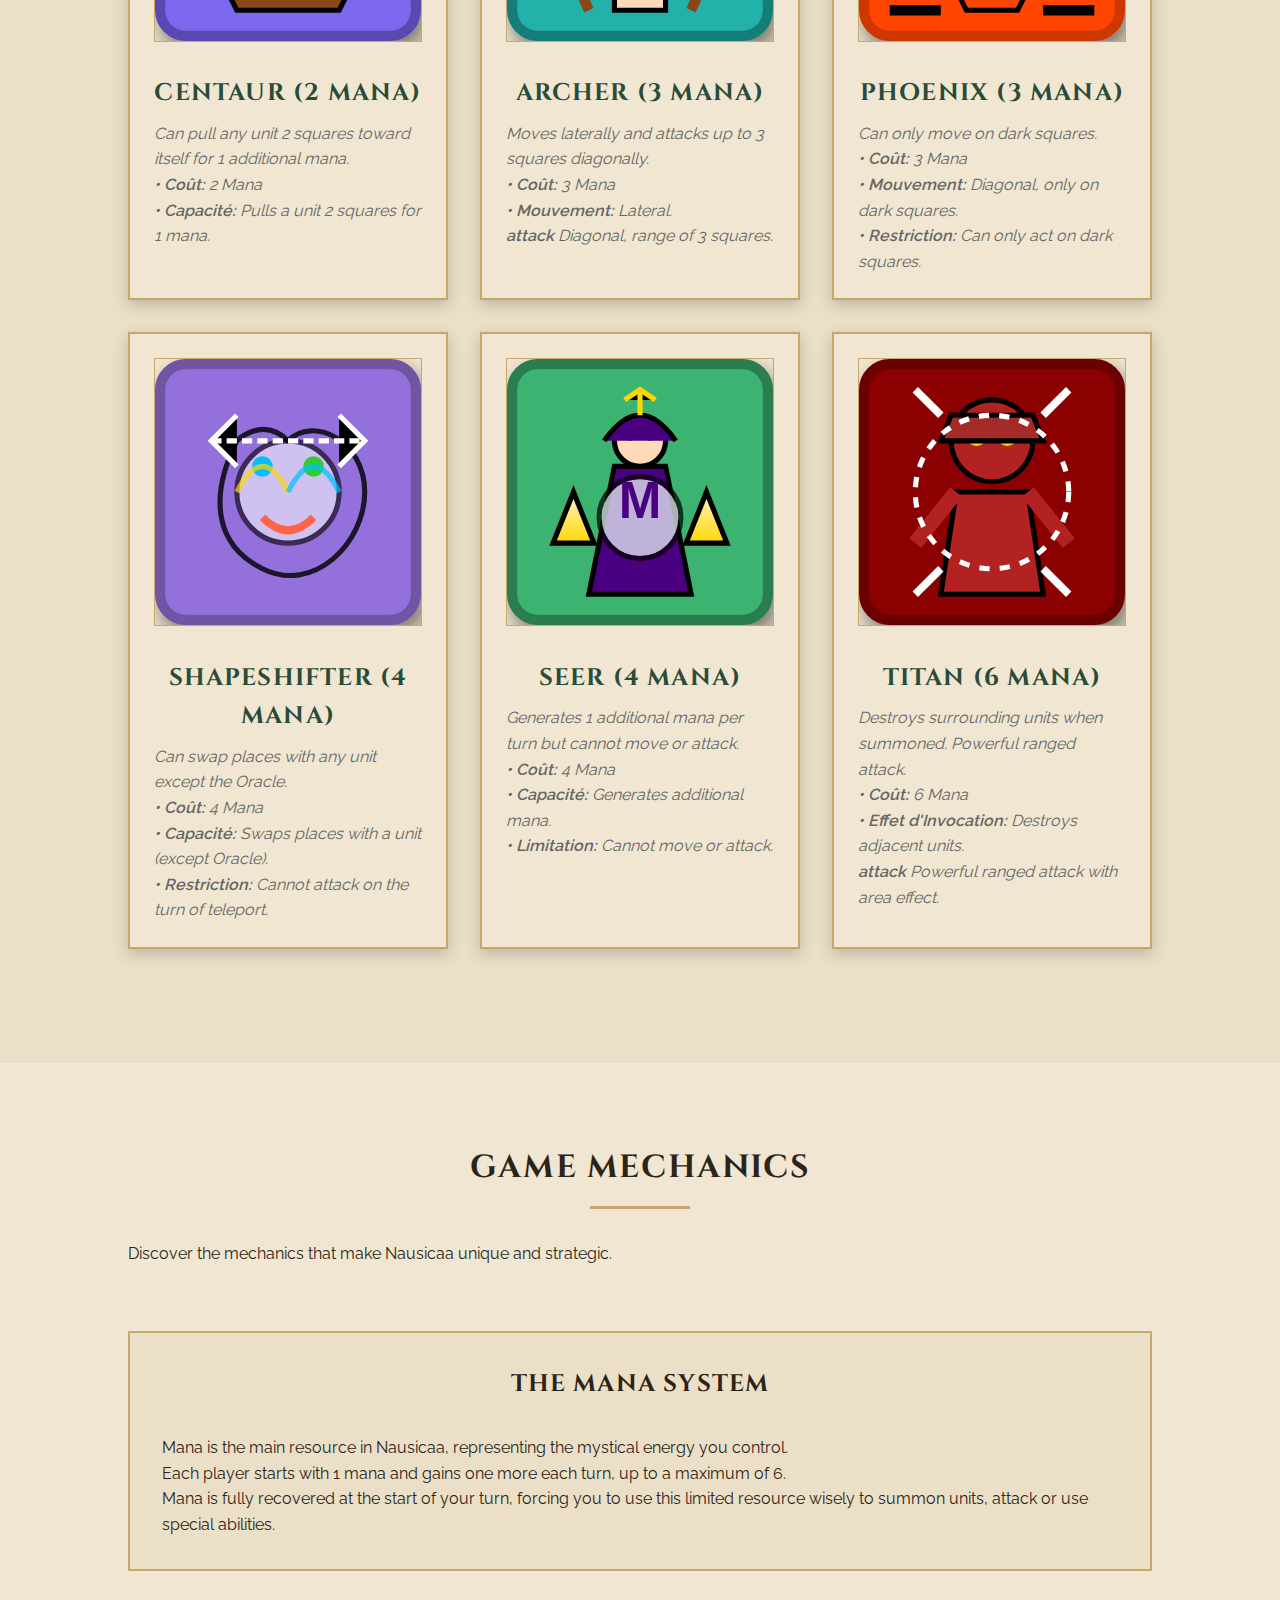
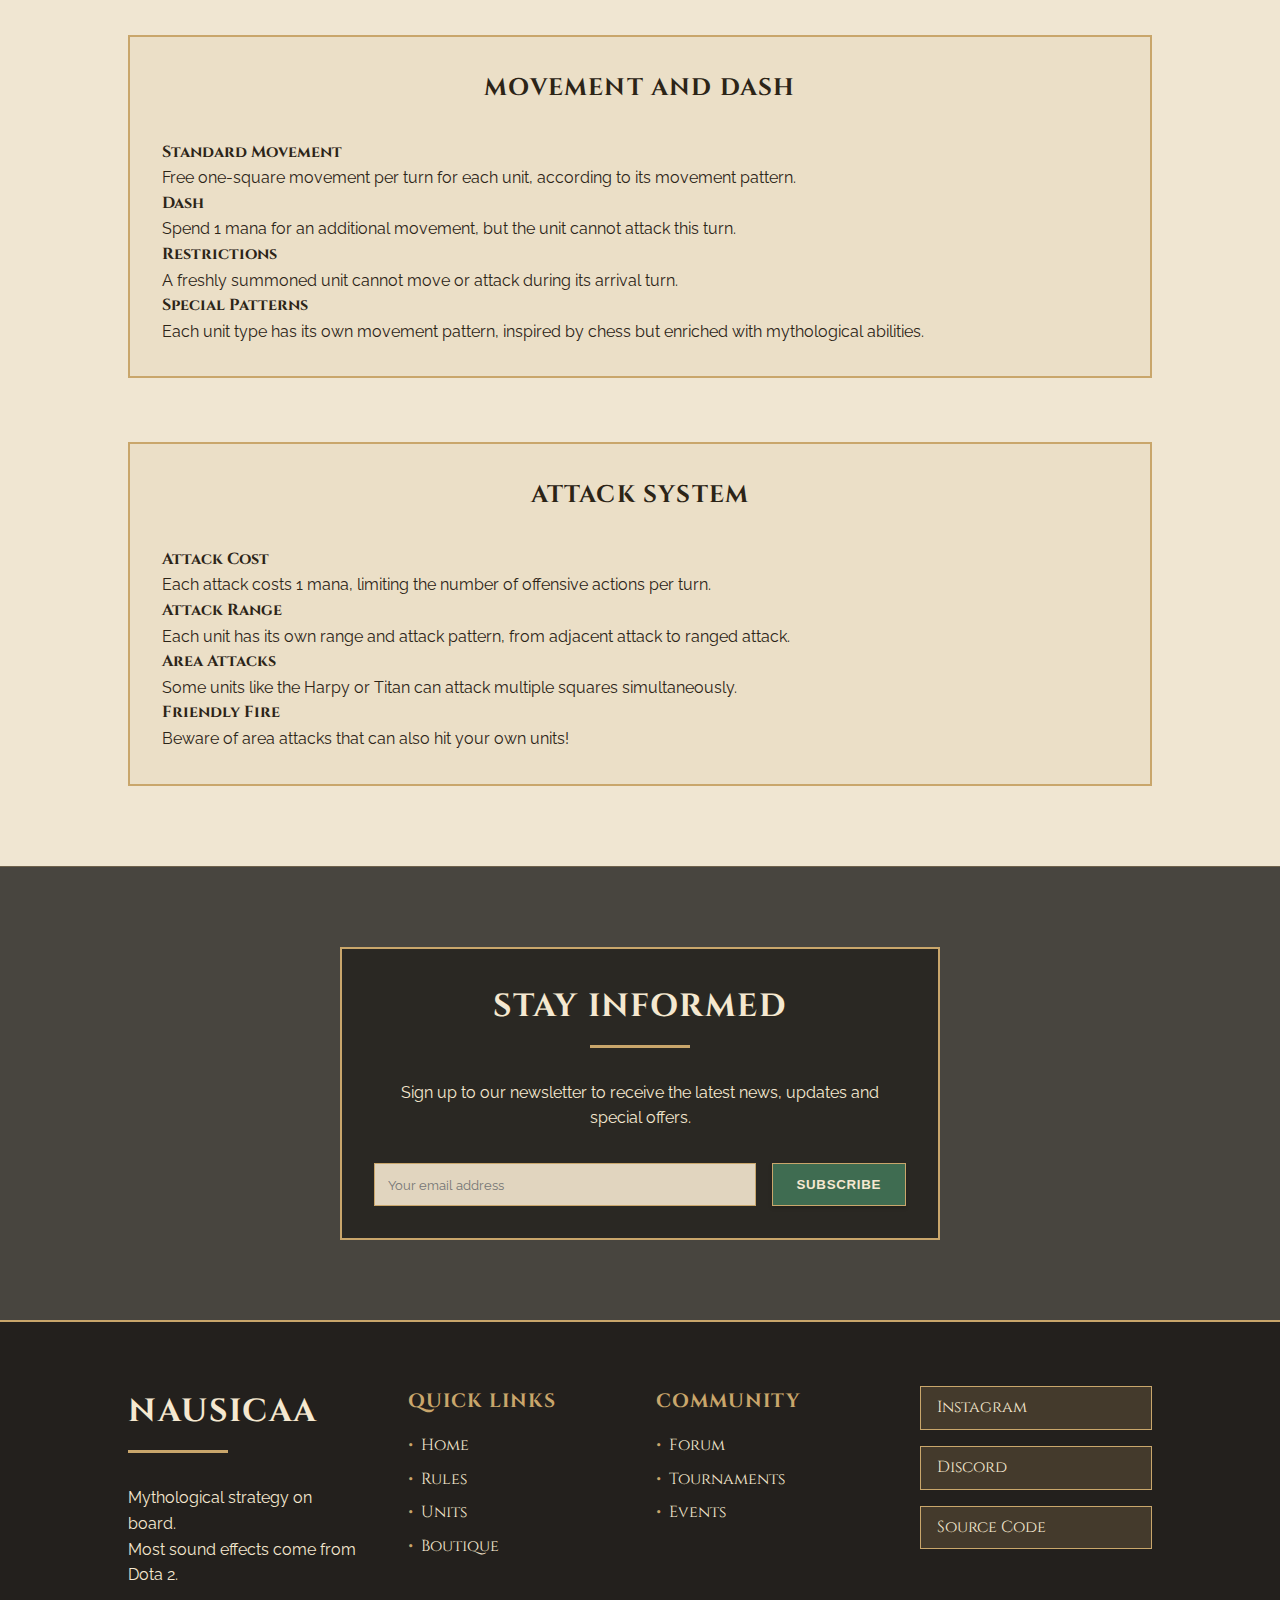
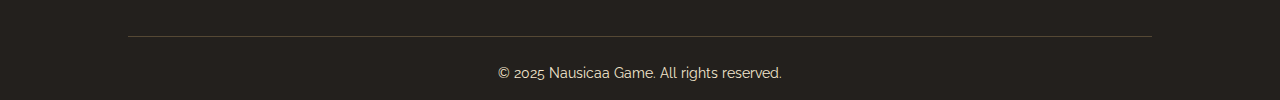
==== commit 5acbd2bd: "did some tweaks" ====
--- a/index.html
+++ b/index.html
@@ -32,7 +32,7 @@
 
     <meta name="google-site-verification" content="-uTrYEWksfkOd_bPiob1Q-9_2oeyS4oosWrLdUBrUMQ" />
 
-    <link rel="icon" type="image/png" href="/assets/favicon/favicon-96x96.png" sizes="96x96" />
+    <link rel="icon" type="image/png" href="/assets/icon-white.png.png" sizes="96x96" />
     <link rel="icon" type="image/svg+xml" href="/assets/favicon/favicon.svg" />
     <link rel="shortcut icon" href="/assets/favicon/favicon.ico" />
     <link rel="apple-touch-icon" sizes="180x180" href="/assets/favicon/apple-touch-icon.png" />
@@ -108,7 +108,7 @@
                     <p data-i18n="about-p2">Chaque partie est un affrontement d'intelligence où tactique et anticipation sont les clés de la victoire. Votre objectif : éliminer l'Oracle de votre adversaire tout en protégeant le vôtre.</p>
                 </div>
                 <div class="presentation-image">
-                    <img src="/assets/gameplay.gif" alt="Illustration de Nausicaa">
+                    <img src="/assets/gameplay.jpg" alt="Illustration de Nausicaa">
                 </div>
             </div>
         </section>
